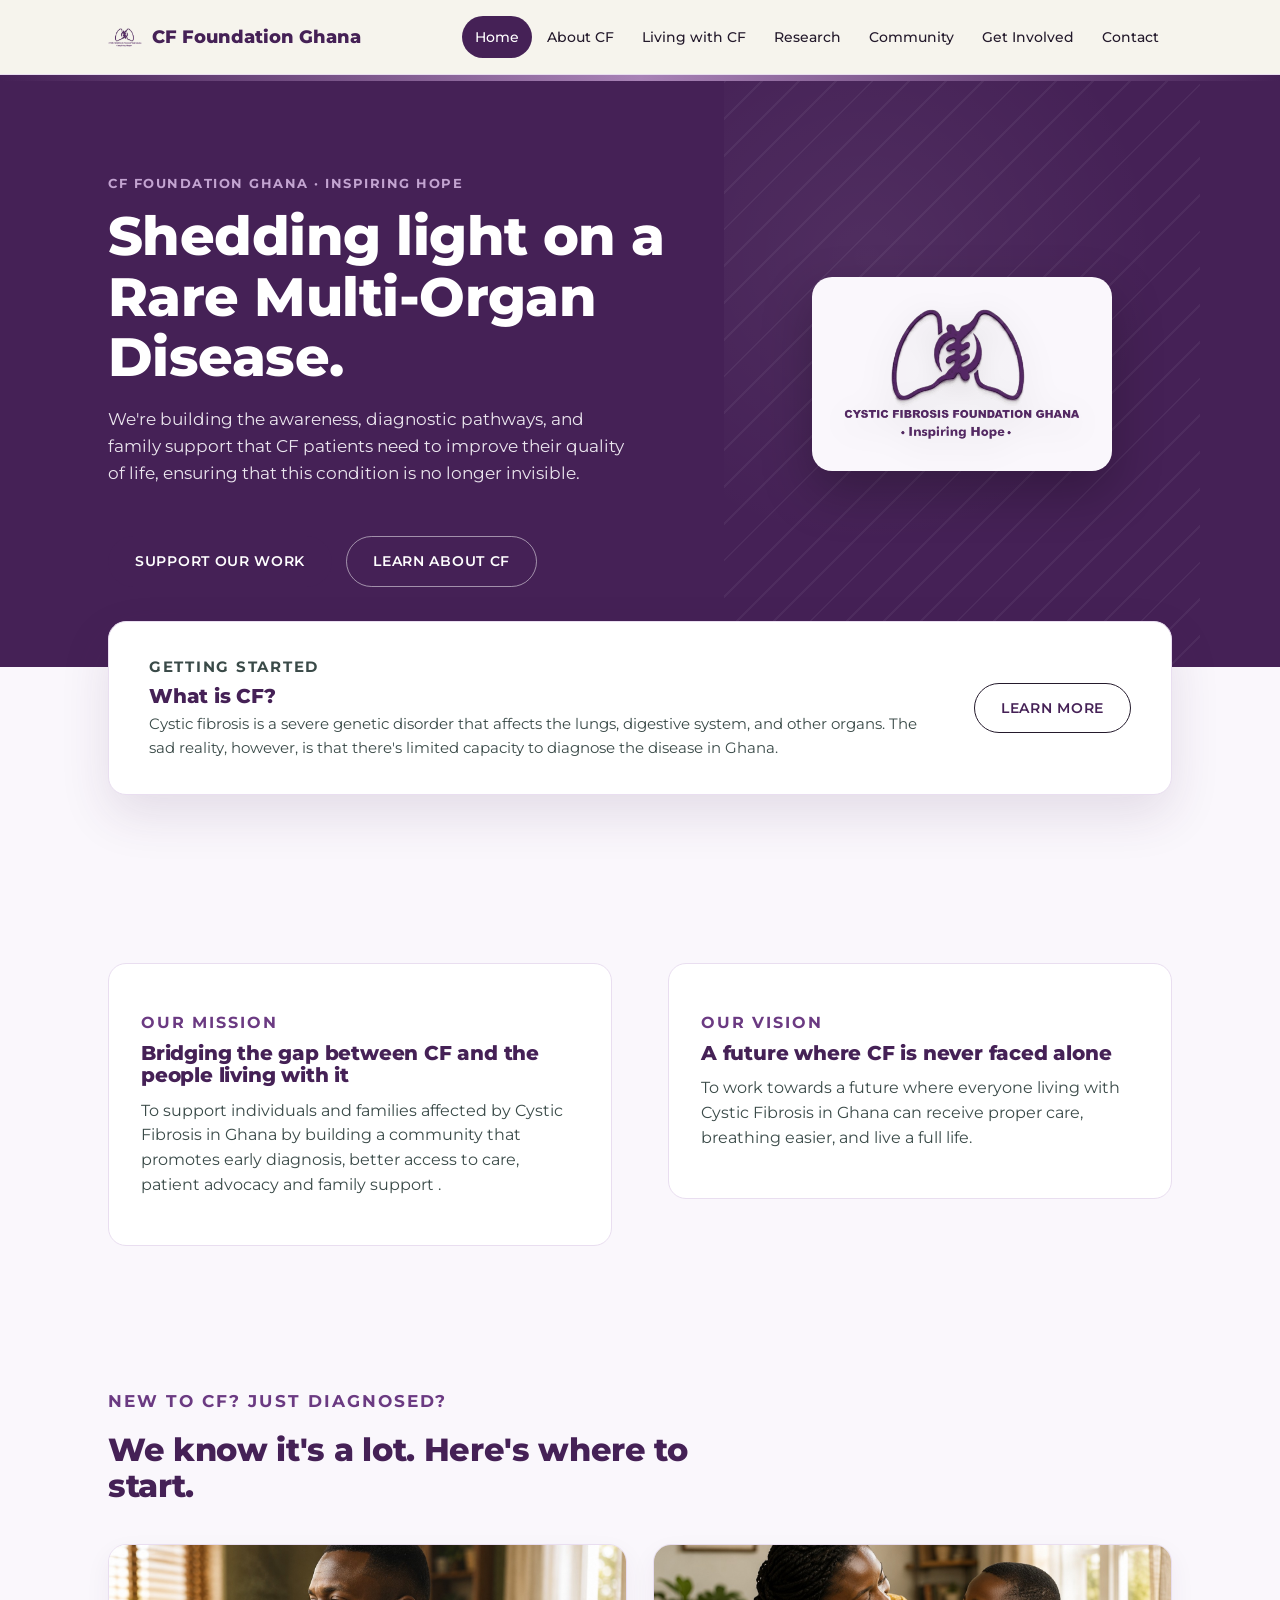
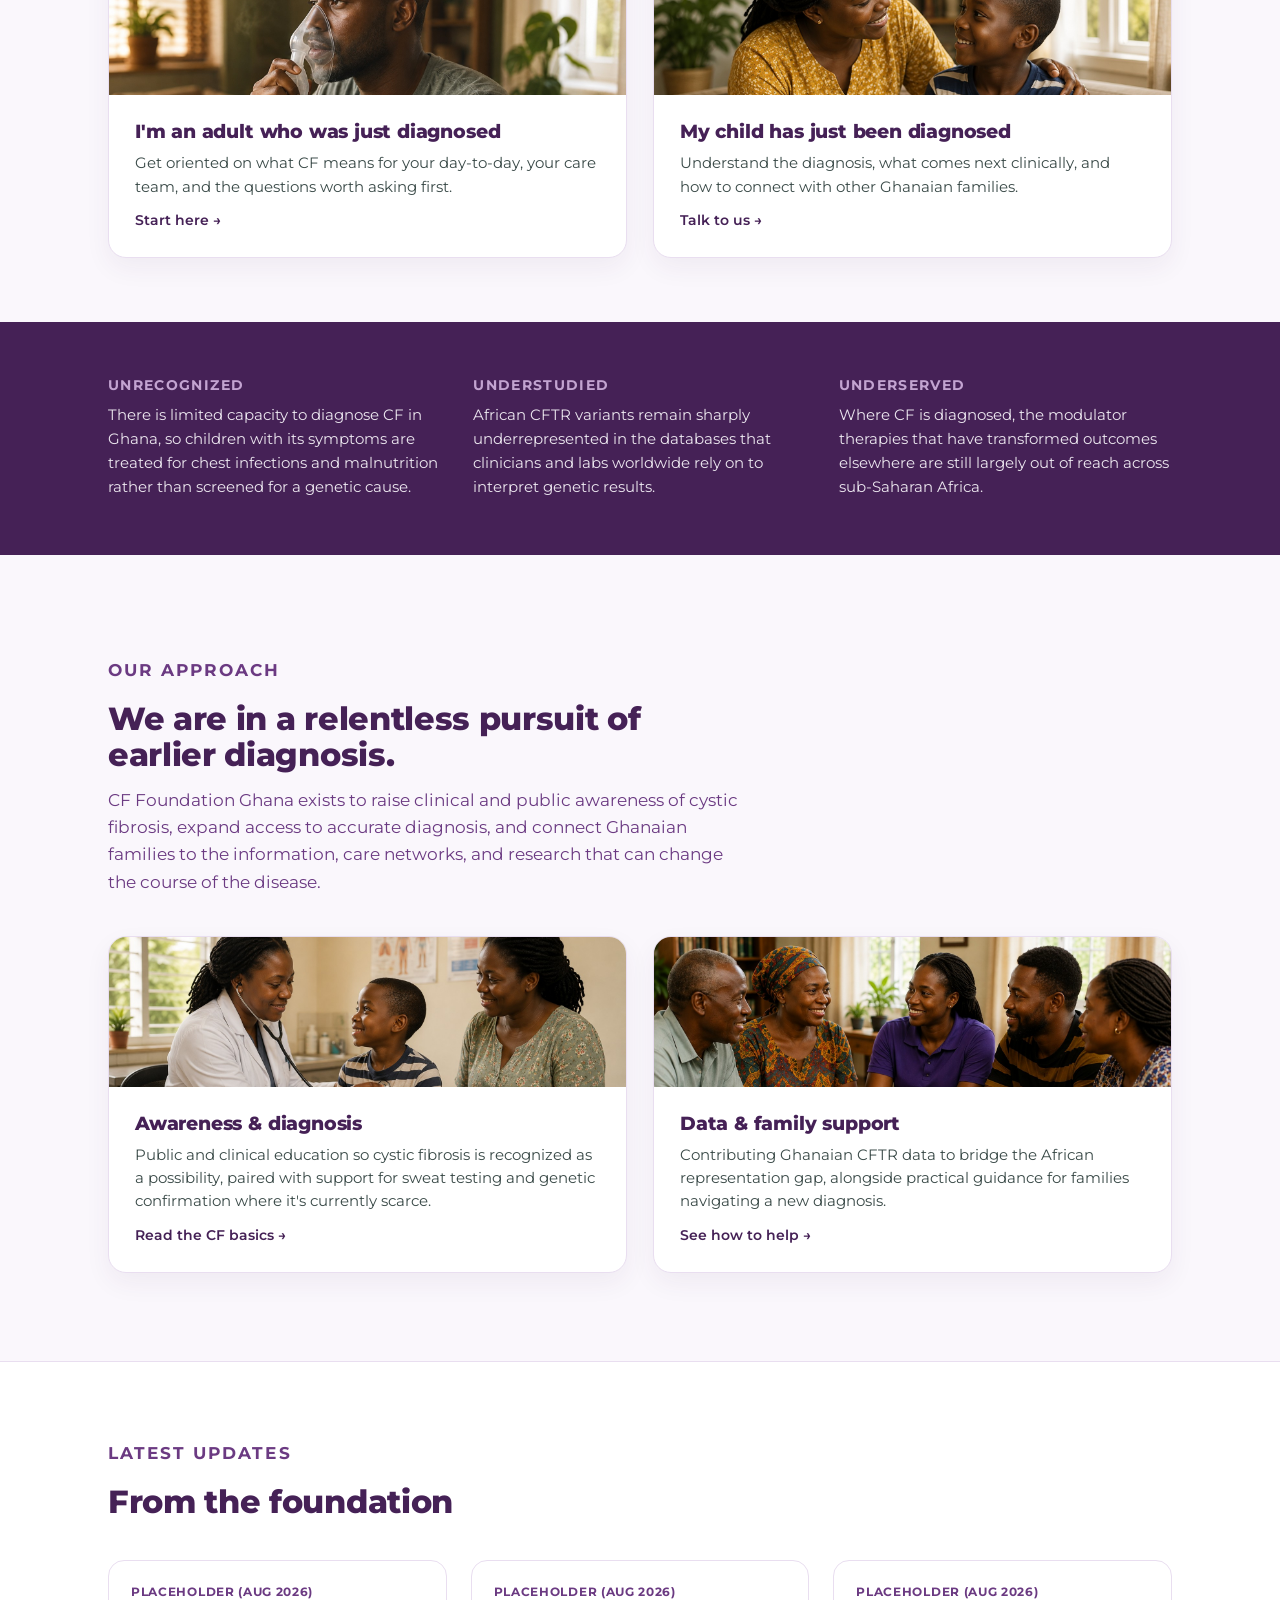
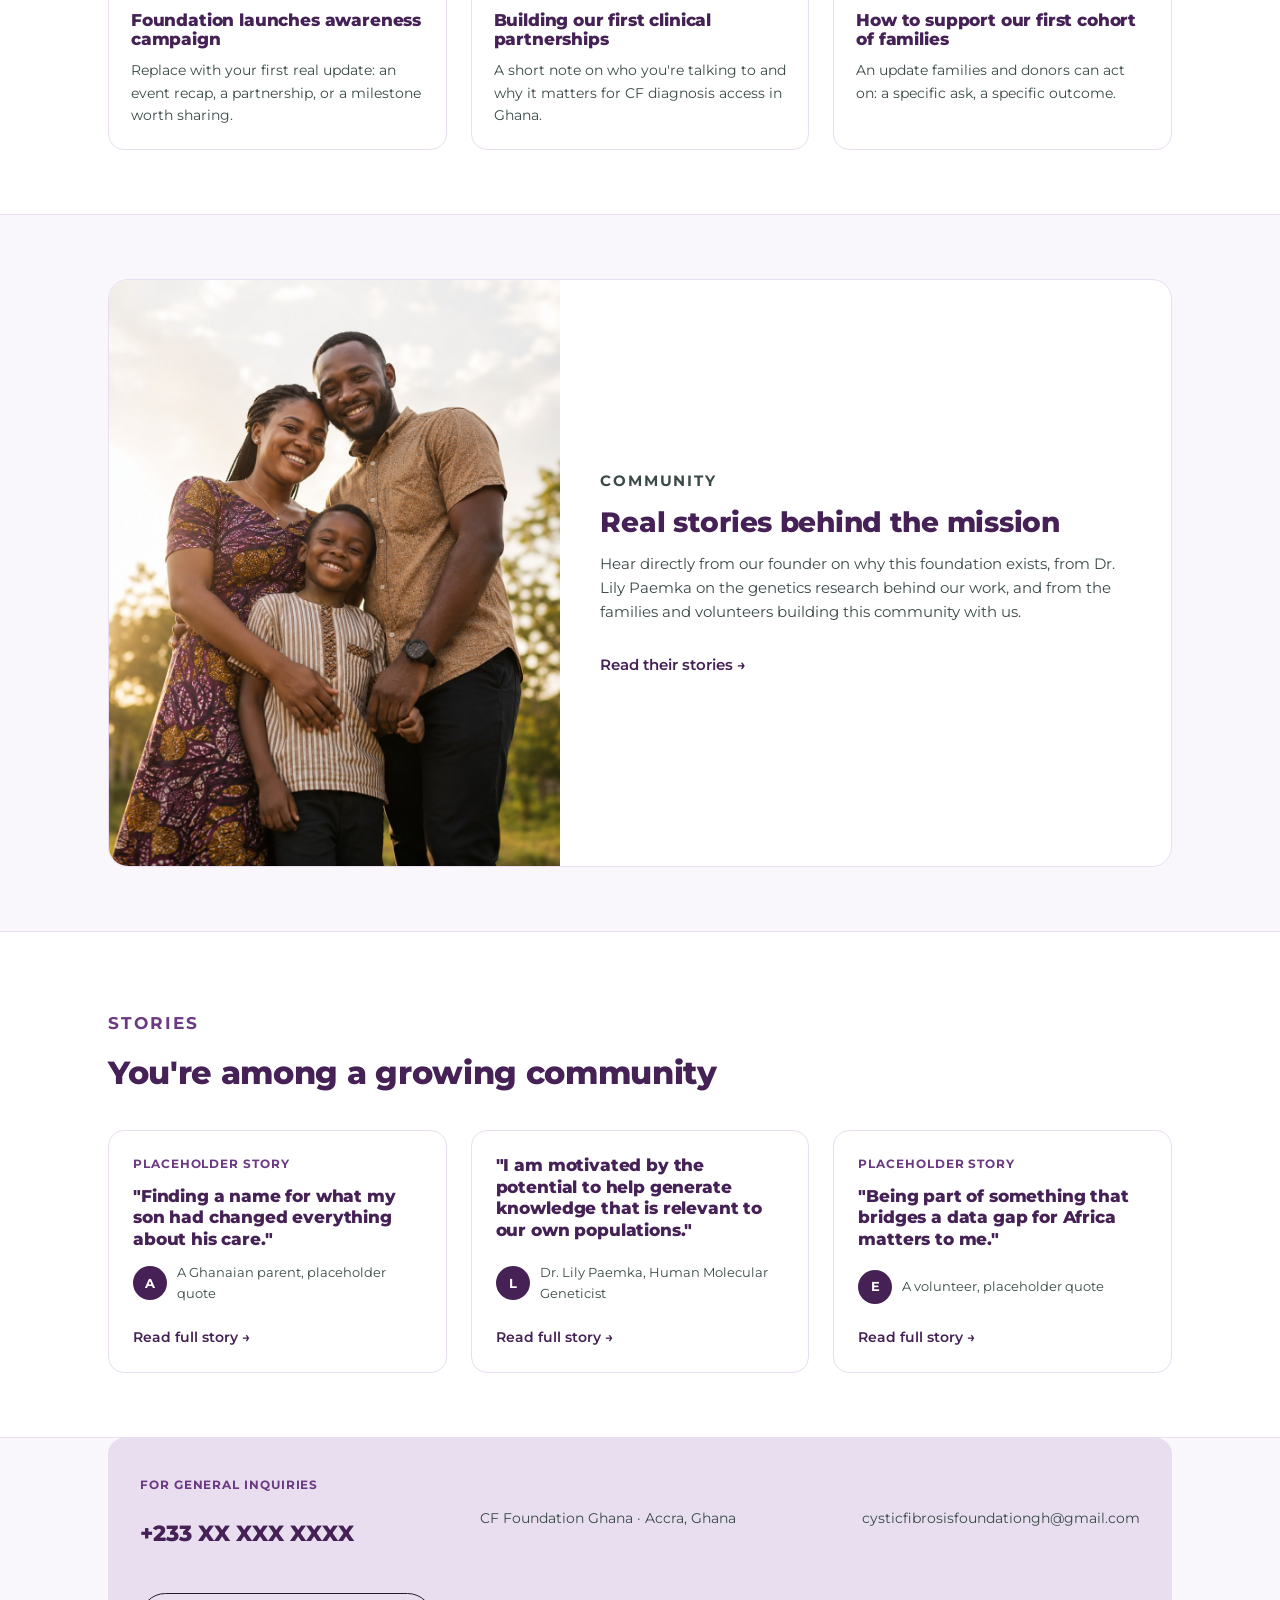
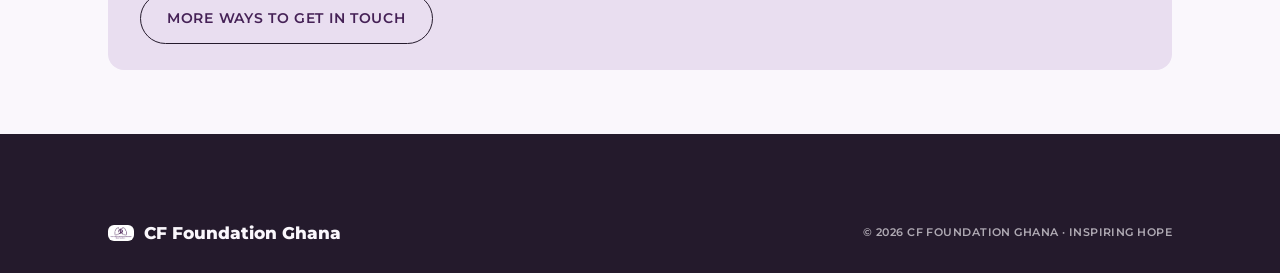
==== index.html @ 8eb4e0a6 "Add files via upload" ====
<!DOCTYPE html>
<html lang="en">
<head>
<meta charset="UTF-8">
<meta name="viewport" content="width=device-width, initial-scale=1.0">
<title>CF Foundation Ghana · Inspiring Hope</title>
<link rel="icon" type="image/x-icon" href="favicon.ico">
<meta name="description" content="CF Foundation Ghana is building the awareness, diagnosis, and family support that cystic fibrosis has never had in Ghana. Learn about CF, get involved, or connect with our community.">
<meta property="og:type" content="website">
<meta property="og:title" content="CF Foundation Ghana · Inspiring Hope">
<meta property="og:description" content="CF Foundation Ghana is building the awareness, diagnosis, and family support that cystic fibrosis has never had in Ghana. Learn about CF, get involved, or connect with our community.">
<meta property="og:image" content="logo.png">
<meta name="twitter:card" content="summary_large_image">
<meta name="twitter:title" content="CF Foundation Ghana · Inspiring Hope">
<meta name="twitter:description" content="CF Foundation Ghana is building the awareness, diagnosis, and family support that cystic fibrosis has never had in Ghana. Learn about CF, get involved, or connect with our community.">
<meta name="twitter:image" content="logo.png">
<link rel="preconnect" href="https://fonts.googleapis.com">
<link rel="preconnect" href="https://fonts.gstatic.com" crossorigin>
<link href="https://fonts.googleapis.com/css2?family=Montserrat:ital,wght@0,400;0,500;0,600;0,700;0,800;1,600&display=swap" rel="stylesheet">
<link rel="stylesheet" href="styles.css">
</head>
<body>

<header class="site">
  <div class="navbar">
    <a href="index.html" class="brand">
      <img class="mark" src="logo.png" alt="CF Foundation Ghana logo">
      CF&nbsp;Foundation&nbsp;Ghana
    </a>
    <button class="menu-toggle" onclick="document.querySelector('nav.links').classList.toggle('open')" aria-label="Toggle menu">☰</button>
    <nav class="links">
      <a href="index.html" class="active">Home</a>
      <a href="about-cf.html">About CF</a>
      <a href="living-with-cf.html">Living with CF</a>
      <a href="research.html">Research</a>
      <a href="community.html">Community</a>
      <a href="get-involved.html">Get Involved</a>
      <a href="contact.html">Contact</a>
    </nav>
  </div>
</header>

<main>
<div class="top-bar"></div>

  <section class="hero-banner">
    <div class="wrap">
      <div class="hero-copy">
        <p class="eyebrow">CF Foundation Ghana · Inspiring Hope</p>
        <h1>Shedding light on a Rare Multi-Organ Disease.</h1>
        <p class="lede">We're building the awareness, diagnostic pathways, and family support that CF patients need to improve their quality of life, ensuring that this condition is no longer invisible.</p>
        <div class="cta-row">
          <a class="btn btn-primary" href="get-involved.html">Support our work</a>
          <a class="btn btn-ghost" style="border-color:rgba(255,255,255,.5); color:var(--white);" href="about-cf.html">Learn about CF</a>
        </div>
      </div>
      <div class="hero-panel">
        <div class="logo-hero-frame">
          <img class="logo-hero" src="logo.png" alt="CF Foundation Ghana · Inspiring Hope">
          <div class="pulse-ring" aria-hidden="true"></div>
        </div>
      </div>
    </div>
  </section>

  <section style="padding-top:0;">
    <div class="wrap">
      <div class="intro-card">
        <div class="itxt">
          <p class="eyebrow" style="margin-bottom:6px;">Getting started</p>
          <h3>What is CF?</h3>
          <p>Cystic fibrosis is a severe genetic disorder that affects the lungs, digestive system, and other organs. The sad reality, however, is that there's limited capacity to diagnose the disease in Ghana.</p>
        </div>
        <a class="btn btn-ghost" href="about-cf.html">Learn more</a>
      </div>
    </div>
  </section>

  <section class="tight">
    <div class="wrap grid-2">
      <div class="founder">
        <p class="eyebrow" style="margin-bottom:6px;">Our mission</p>
        <h3>Bridging the gap between CF and the people living with it</h3>
        <p style="margin-top:12px;">To support individuals and families affected by Cystic Fibrosis in Ghana by building a community that promotes early diagnosis, better access to care, patient advocacy and family support .</p>
      </div>
      <div class="founder">
        <p class="eyebrow" style="margin-bottom:6px;">Our vision</p>
        <h3>A future where CF is never faced alone</h3>
        <p style="margin-top:12px;">To work towards a future where everyone living with Cystic Fibrosis in Ghana can receive proper care, breathing easier, and live a full life.</p>
      </div>
    </div>
  </section>

  <section class="tight">
    <div class="wrap">
      <div class="section-head">
        <p class="eyebrow">New to CF? Just diagnosed?</p>
        <h2 style="font-size:clamp(24px,3vw,32px);">We know it's a lot. Here's where to start.</h2>
      </div>
      <div class="imgcard-grid">
        <div class="imgcard">
          <div class="ihead has-photo"><img src="adult-diagnosed.jpg" alt="A man using a nebulizer mask at home"></div>
          <div class="ibody">
            <h3>I'm an adult who was just diagnosed</h3>
            <p>Get oriented on what CF means for your day-to-day, your care team, and the questions worth asking first.</p>
            <a href="about-cf.html">Start here →</a>
          </div>
        </div>
        <div class="imgcard">
          <div class="ihead alt has-photo"><img src="child-diagnosed.jpg" alt="A mother comforting her son at home"></div>
          <div class="ibody">
            <h3>My child has just been diagnosed</h3>
            <p>Understand the diagnosis, what comes next clinically, and how to connect with other Ghanaian families.</p>
            <a href="contact.html">Talk to us →</a>
          </div>
        </div>
      </div>
    </div>
  </section>

  <div class="band">
    <div class="wrap">
      <div class="card">
        <h3>Unrecognized</h3>
        <p>There is limited capacity to diagnose CF in Ghana, so children with its symptoms are treated for chest infections and malnutrition rather than screened for a genetic cause.</p>
      </div>
      <div class="card">
        <h3>Understudied</h3>
        <p>African CFTR variants remain sharply underrepresented in the databases that clinicians and labs worldwide rely on to interpret genetic results.</p>
      </div>
      <div class="card">
        <h3>Underserved</h3>
        <p>Where CF is diagnosed, the modulator therapies that have transformed outcomes elsewhere are still largely out of reach across sub-Saharan Africa.</p>
      </div>
    </div>
  </div>

  <section>
    <div class="wrap">
      <div class="section-head">
        <p class="eyebrow">Our approach</p>
        <h2 style="font-size:clamp(24px,3vw,32px);">We are in a relentless pursuit of earlier diagnosis.</h2>
        <p>CF Foundation Ghana exists to raise clinical and public awareness of cystic fibrosis, expand access to accurate diagnosis, and connect Ghanaian families to the information, care networks, and research that can change the course of the disease.</p>
      </div>
      <div class="imgcard-grid">
        <div class="imgcard">
          <div class="ihead has-photo"><img src="awareness-diagnosis.jpg" alt="A pediatrician examining a child with the parent present"></div>
          <div class="ibody">
            <h3>Awareness &amp; diagnosis</h3>
            <p>Public and clinical education so cystic fibrosis is recognized as a possibility, paired with support for sweat testing and genetic confirmation where it's currently scarce.</p>
            <a href="about-cf.html">Read the CF basics →</a>
          </div>
        </div>
        <div class="imgcard">
          <div class="ihead alt has-photo"><img src="data-family-support.jpg" alt="A family and a support volunteer talking together at a table"></div>
          <div class="ibody">
            <h3>Data &amp; family support</h3>
            <p>Contributing Ghanaian CFTR data to bridge the African representation gap, alongside practical guidance for families navigating a new diagnosis.</p>
            <a href="get-involved.html">See how to help →</a>
          </div>
        </div>
      </div>
    </div>
  </section>

  <section class="tight" style="background:var(--white); border-top:1px solid var(--salt-2); border-bottom:1px solid var(--salt-2);">
    <div class="wrap">
      <div class="section-head">
        <p class="eyebrow">Latest updates</p>
        <h2 style="font-size:clamp(24px,3vw,32px);">From the foundation</h2>
      </div>
      <div class="updates-grid">
        <div class="update-card">
          <span class="udate">PLACEHOLDER (AUG 2026)</span>
          <h3>Foundation launches awareness campaign</h3>
          <p>Replace with your first real update: an event recap, a partnership, or a milestone worth sharing.</p>
        </div>
        <div class="update-card">
          <span class="udate">PLACEHOLDER (AUG 2026)</span>
          <h3>Building our first clinical partnerships</h3>
          <p>A short note on who you're talking to and why it matters for CF diagnosis access in Ghana.</p>
        </div>
        <div class="update-card">
          <span class="udate">PLACEHOLDER (AUG 2026)</span>
          <h3>How to support our first cohort of families</h3>
          <p>An update families and donors can act on: a specific ask, a specific outcome.</p>
        </div>
      </div>
    </div>
  </section>

  <section class="tight">
    <div class="wrap">
      <div class="split-banner">
        <div class="simg has-photo"><img src="community-stories.jpg" alt="A Ghanaian family smiling together outdoors"></div>
        <div class="stxt">
          <p class="eyebrow">Community</p>
          <h2>Real stories behind the mission</h2>
          <p>Hear directly from our founder on why this foundation exists, from Dr. Lily Paemka on the genetics research behind our work, and from the families and volunteers building this community with us.</p>
          <div class="slinks" style="margin-top:16px;">
            <a href="community.html">Read their stories →</a>
          </div>
        </div>
      </div>
    </div>
  </section>

  <section class="tight" style="background:var(--white); border-top:1px solid var(--salt-2); border-bottom:1px solid var(--salt-2);">
    <div class="wrap">
      <div class="section-head">
        <p class="eyebrow">Stories</p>
        <h2 style="font-size:clamp(24px,3vw,32px);">You're among a growing community</h2>
      </div>
      <div class="testimonial-grid">
        <div class="testimonial-card">
          <span class="ttag">PLACEHOLDER STORY</span>
          <h3>"Finding a name for what my son had changed everything about his care."</h3>
          <div class="tmeta">
            <span class="avatar-circle">A</span>
            <span class="tname">A Ghanaian parent, placeholder quote</span>
          </div>
          <a href="community.html" style="margin-top:10px; font-size:14px; font-weight:600; color:var(--deep); text-decoration:none;">Read full story →</a>
        </div>
        <div class="testimonial-card">
          <h3>"I am motivated by the potential to help generate knowledge that is relevant to our own populations."</h3>
          <div class="tmeta">
            <span class="avatar-circle">L</span>
            <span class="tname">Dr. Lily Paemka, Human Molecular Geneticist</span>
          </div>
          <a href="community.html#paemka-story" style="margin-top:10px; font-size:14px; font-weight:600; color:var(--deep); text-decoration:none;">Read full story →</a>
        </div>
        <div class="testimonial-card">
          <span class="ttag">PLACEHOLDER STORY</span>
          <h3>"Being part of something that bridges a data gap for Africa matters to me."</h3>
          <div class="tmeta">
            <span class="avatar-circle">E</span>
            <span class="tname">A volunteer, placeholder quote</span>
          </div>
          <a href="community.html" style="margin-top:10px; font-size:14px; font-weight:600; color:var(--deep); text-decoration:none;">Read full story →</a>
        </div>
      </div>
    </div>
  </section>

  <section class="tight" style="padding-top:0;">
    <div class="wrap">
      <div class="inquiry-strip">
        <div>
          <p class="ilabel">For general inquiries</p>
          <p class="iphone">+233 XX XXX XXXX</p>
        </div>
        <p class="iaddr">CF Foundation Ghana · Accra, Ghana</p>
        <p class="iaddr"><a href="mailto:cysticfibrosisfoundationgh@gmail.com" class="mail-link">cysticfibrosisfoundationgh@gmail.com</a></p>
        <a class="btn btn-ghost" href="contact.html">More ways to get in touch</a>
      </div>
    </div>
  </section>
</main>

<footer>
  <div class="wrap">
    <span class="fmark" style="display:flex; align-items:center; gap:10px;">
      <img src="logo.png" alt="" style="width:26px; height:auto; border-radius:6px; background:#fff; padding:2px;">
      CF Foundation Ghana
    </span>
    <span class="fnote">© 2026 CF FOUNDATION GHANA · INSPIRING HOPE</span>
  </div>
</footer>

<script>
  document.querySelectorAll('nav.links a').forEach(a => {
    if (a.getAttribute('href') === location.pathname.split('/').pop()) a.classList.add('active');
  });
</script>

<button id="backToTop" aria-label="Back to top" title="Back to top">
  <svg viewBox="0 0 24 24" fill="none" stroke="currentColor" stroke-width="2.5" stroke-linecap="round" stroke-linejoin="round"><path d="M12 19V5"/><path d="M5 12l7-7 7 7"/></svg>
</button>
<script>
  const backToTopBtn = document.getElementById('backToTop');
  window.addEventListener('scroll', () => {
    if (window.scrollY > 400) backToTopBtn.classList.add('show');
    else backToTopBtn.classList.remove('show');
  });
  backToTopBtn.addEventListener('click', () => {
    window.scrollTo({ top: 0, behavior: 'smooth' });
  });
</script>

</body>
</html>
---- styles.css ----
:root{
    --ink:#241a2c;
    --deep:#452156;
    --teal:#6b3a82;
    --teal-light:#8a5aa3;
    --salt:#faf7fc;
    --salt-2:#e9def0;
    --gold:#a882b6;
    --gold-light:#c3a4d1;
    --white:#ffffff;
    --max:1120px;
  }
  *{box-sizing:border-box;}
  html{scroll-behavior:smooth;}
  body{
    margin:0;
    background:var(--salt);
    color:#3a4a48;
    font-family:'Montserrat', sans-serif;
    font-weight:400;
    font-size:17px;
    line-height:1.6;
    -webkit-font-smoothing:antialiased;
  }
  h1,h2,h3{
    font-family:'Montserrat', sans-serif;
    font-weight:800;
    line-height:1.12;
    letter-spacing:-.01em;
    margin:0;
    color:var(--deep);
  }
  a{color:inherit;}
  .eyebrow{
    font-family:'Montserrat', sans-serif;
    font-weight:700;
    font-size:12.5px;
    letter-spacing:.12em;
    text-transform:uppercase;
    color:var(--teal);
  }
  .wrap{max-width:var(--max); margin:0 auto; padding:0 28px;}
  img,svg{display:block;}
  button{font-family:inherit; cursor:pointer;}
  :focus-visible{outline:3px solid var(--gold); outline-offset:3px;}

  /* ---------- NAV ---------- */
  header.site{
    position:sticky; top:0; z-index:50;
    background:rgba(246,243,236,.92);
    backdrop-filter:blur(8px);
    border-bottom:1px solid var(--salt-2);
  }
  .navbar{
    display:flex; align-items:center; justify-content:space-between;
    padding:16px 28px;
    max-width:var(--max); margin:0 auto;
  }
  .brand{
    display:flex; align-items:center; gap:10px;
    font-family:'Montserrat', sans-serif; font-weight:800; font-size:18px;
    text-decoration:none; color:var(--deep);
  }
  .brand .mark{width:34px; height:auto; flex:none;}
  nav.links{display:flex; gap:2px; align-items:center;}
  nav.links a{
    text-decoration:none;
    display:inline-block;
    background:none; border:none; padding:10px 13px;
    font-family:'Montserrat', sans-serif; font-size:14px; font-weight:500; color:var(--ink);
    border-radius:100px; transition:background .18s, color .18s;
    white-space:nowrap;
  }
  nav.links a:hover{background:var(--salt-2);}
  nav.links a.active{background:var(--deep); color:var(--white);}
  .menu-toggle{display:none; background:none; border:1px solid var(--ink); border-radius:8px; padding:8px 10px;}
  @media (max-width:960px){
    nav.links{
      position:absolute; top:64px; left:0; right:0;
      background:var(--white); flex-direction:column; align-items:stretch;
      padding:10px; border-bottom:1px solid var(--salt-2);
      display:none;
    }
    nav.links.open{display:flex;}
    nav.links a{text-align:left;}
    .menu-toggle{display:block;}
  }

  section{padding:88px 0;}
  section.tight{padding:64px 0;}

  /* ---------- HERO ---------- */
  .hero{
    padding:76px 0 40px;
    background:linear-gradient(180deg, var(--salt) 0%, var(--white) 100%);
  }
  .hero .wrap{display:grid; grid-template-columns:1.1fr .9fr; gap:56px; align-items:center;}
  @media (max-width:860px){ .hero .wrap{grid-template-columns:1fr;} }
  .hero h1{font-size:clamp(36px,5.4vw,58px); letter-spacing:-.015em;}
  .hero .lede{font-family:'Montserrat',sans-serif; font-weight:500; font-size:19px; color:var(--teal); max-width:46ch; margin-top:20px;}
  .cta-row{display:flex; gap:14px; margin-top:32px; flex-wrap:wrap;}
  .btn{
    display:inline-flex; align-items:center; gap:8px;
    padding:13px 26px; border-radius:100px; font-family:'Montserrat',sans-serif; font-weight:600; font-size:14px;
    text-transform:uppercase; letter-spacing:.05em;
    text-decoration:none; border:1px solid transparent; transition:transform .15s, box-shadow .15s;
  }
  .btn:hover{transform:translateY(-1px);}
  .btn-primary{background:var(--deep); color:var(--white);}
  .btn-primary:hover{box-shadow:0 8px 20px rgba(14,53,56,.25);}
  .btn-ghost{background:transparent; color:var(--deep); border-color:var(--ink);}
  .btn-ghost:hover{background:var(--white);}

  /* logo hero signature */
  .breath-wrap{display:flex; justify-content:center; align-items:center;}
  .logo-hero-frame{
    position:relative; width:min(420px, 100%);
    display:flex; align-items:center; justify-content:center;
  }
  .logo-hero{
    position:relative; z-index:2; width:100%; height:auto;
    filter:drop-shadow(0 18px 40px rgba(69,33,86,.18));
  }
  .pulse-ring{
    position:absolute; z-index:1; width:78%; height:78%;
    border-radius:50%;
    background:radial-gradient(circle, var(--salt-2) 0%, rgba(233,222,240,0) 72%);
    animation:pulse 4.6s ease-in-out infinite;
  }
  @keyframes pulse{
    0%,100%{ transform:scale(1); opacity:.7; }
    50%{ transform:scale(1.12); opacity:1; }
  }
  @media (prefers-reduced-motion: reduce){
    .pulse-ring{animation:none;}
  }

  /* ---------- BAND ---------- */
  .band{
    background:var(--deep); color:var(--salt);
    padding:56px 0;
  }
  .band .wrap{display:grid; grid-template-columns:repeat(3,1fr); gap:32px;}
  @media (max-width:760px){ .band .wrap{grid-template-columns:1fr; gap:28px;} }
  .band .card h3{color:var(--gold-light); font-family:'Montserrat',sans-serif; font-size:13.5px; letter-spacing:.1em; text-transform:uppercase; font-weight:700; margin-bottom:10px;}
  .band .card p{margin:0; color:var(--salt); opacity:.92; font-size:15px;}

  /* ---------- CONTENT BLOCKS ---------- */
  .grid-2{display:grid; grid-template-columns:1fr 1fr; gap:56px; align-items:start;}
  @media (max-width:860px){ .grid-2{grid-template-columns:1fr;} }
  .section-head{max-width:640px; margin-bottom:40px;}
  .section-head h2{font-size:clamp(28px,3.6vw,40px); margin-top:10px;}
  .section-head p{color:var(--teal); margin-top:14px; font-size:17px;}

  .founder{
    background:var(--white); border:1px solid var(--salt-2); border-radius:18px;
    padding:32px; margin-top:16px;
  }
  .founder p{font-size:15.5px;}
  .founder .sig{font-family:'Montserrat', sans-serif; font-weight:600; font-style:italic; margin-top:18px; color:var(--deep);}

  .pillars{display:grid; grid-template-columns:repeat(4,1fr); gap:20px; margin-top:8px;}
  @media (max-width:900px){ .pillars{grid-template-columns:1fr 1fr;} }
  @media (max-width:520px){ .pillars{grid-template-columns:1fr;} }
  .pillar{
    background:var(--white); border:1px solid var(--salt-2); border-radius:16px; padding:24px;
  }
  .pillar .eyebrow{margin-bottom:10px;}
  .pillar h3{font-size:19px; margin-bottom:8px;}
  .pillar p{font-size:14.5px; color:#3a4a48; margin:0;}

  /* ---------- CF INFO PAGE ---------- */
  .intro-block{max-width:760px;}
  .intro-block p{font-size:17px;}

  .mutation-list{display:flex; flex-direction:column; gap:0; margin-top:20px; border-top:1px solid var(--salt-2);}
  .mutation-item{
    display:grid; grid-template-columns:64px 1fr; gap:20px;
    padding:22px 0; border-bottom:1px solid var(--salt-2);
  }
  .mutation-item .num{
    font-family:'Montserrat', sans-serif; font-size:32px; color:var(--gold); font-weight:800;
  }
  .mutation-item h3{font-size:17px; margin-bottom:6px;}
  .mutation-item p{margin:0; font-size:14.5px; color:#3a4a48;}

  .gap-panel{
    background:var(--deep); color:var(--salt); border-radius:20px; padding:40px; margin-top:56px;
  }
  .gap-panel h2{color:var(--white); font-size:28px;}
  .gap-panel .eyebrow{color:var(--gold-light);}
  .gap-grid{display:grid; grid-template-columns:repeat(3,1fr); gap:28px; margin-top:28px;}
  @media (max-width:820px){ .gap-grid{grid-template-columns:1fr;} }
  .gap-grid h3{color:var(--gold-light); font-family:'Montserrat',sans-serif; font-size:13.5px; text-transform:uppercase; letter-spacing:.08em; font-weight:700; margin-bottom:10px;}
  .gap-grid p{color:var(--salt); opacity:.9; font-size:14.5px; margin:0;}

  .sweat-note{
    display:flex; gap:20px; align-items:flex-start;
    background:var(--white); border:1px solid var(--salt-2); border-radius:16px;
    padding:26px; margin-top:56px;
  }
  .sweat-note .crystal{
    flex:none; width:44px; height:44px; margin-top:2px;
    background-image:radial-gradient(var(--gold) 2px, transparent 2.2px);
    background-size:9px 9px; border-radius:8px;
  }
  .sweat-note p{margin:0; font-size:15px; color:#3a4a48;}
  .sweat-note strong{color:var(--deep);}

  /* ---------- GET INVOLVED ---------- */
  .involve-grid{display:grid; grid-template-columns:repeat(2,1fr); gap:24px;}
  @media (max-width:760px){ .involve-grid{grid-template-columns:1fr;} }
  .involve-card{
    border:1px solid var(--salt-2); border-radius:18px; padding:30px; background:var(--white);
    display:flex; flex-direction:column; gap:14px;
  }
  .involve-card h3{font-size:21px;}
  .involve-card p{font-size:15px; color:#3a4a48; margin:0;}
  .involve-card .btn{align-self:flex-start; margin-top:6px;}

  /* ---------- CONTACT ---------- */
  .contact-grid{display:grid; grid-template-columns:1fr 1fr; gap:56px;}
  @media (max-width:860px){ .contact-grid{grid-template-columns:1fr;} }
  form.contact{display:flex; flex-direction:column; gap:16px;}
  .field{display:flex; flex-direction:column; gap:6px;}
  .field label{font-size:13px; font-weight:600; color:var(--deep);}
  .field input, .field textarea{
    border:1px solid var(--salt-2); border-radius:10px; padding:12px 14px;
    font-family:inherit; font-size:15px; background:var(--white); color:var(--ink);
  }
  .field textarea{resize:vertical; min-height:120px;}
  .field input:focus, .field textarea:focus{border-color:var(--teal-light);}
  .form-status{font-size:14px; color:var(--teal); min-height:20px;}
  .contact-info{display:flex; flex-direction:column; gap:26px;}
  .info-row{display:flex; gap:14px;}
  .info-row .dot{width:9px; height:9px; border-radius:50%; background:var(--gold); margin-top:8px; flex:none;}
  .info-row h3{font-size:15px; margin-bottom:4px; color:var(--deep);}
  .info-row p{margin:0; font-size:14.5px; color:#3a4a48;}
  .placeholder-tag{
    display:inline-block; margin-top:4px; font-family:'Montserrat',sans-serif; font-weight:700;
    font-size:11px; color:var(--gold); background:#fbf3df; padding:2px 8px; border-radius:6px;
  }

  /* ---------- NEWLY DIAGNOSED PATHS ---------- */
  .path-grid{display:grid; grid-template-columns:1fr 1fr; gap:24px; margin-top:8px;}
  @media (max-width:760px){ .path-grid{grid-template-columns:1fr;} }
  .path-card{
    background:var(--white); border:1px solid var(--salt-2); border-radius:18px;
    padding:30px; display:flex; flex-direction:column; gap:12px;
  }
  .path-card h3{font-size:20px;}
  .path-card p{margin:0; font-size:14.5px; color:#3a4a48;}
  .path-card .btn{align-self:flex-start; margin-top:4px;}

  /* ---------- UPDATES / NEWS ---------- */
  .updates-grid{display:grid; grid-template-columns:repeat(3,1fr); gap:24px; margin-top:8px;}
  @media (max-width:900px){ .updates-grid{grid-template-columns:1fr 1fr;} }
  @media (max-width:600px){ .updates-grid{grid-template-columns:1fr;} }
  .update-card{
    border:1px solid var(--salt-2); border-radius:16px; padding:22px; background:var(--white);
    display:flex; flex-direction:column; gap:10px;
  }
  .update-card .udate{font-family:'Montserrat',sans-serif; font-weight:700; font-size:11.5px; color:var(--teal); letter-spacing:.06em; text-transform:uppercase;}
  .update-card h3{font-size:17px;}
  .update-card p{margin:0; font-size:14px; color:#3a4a48;}

  /* ---------- TOP BAR ---------- */
  .top-bar{
    height:6px; background:linear-gradient(90deg, var(--deep), var(--gold), var(--deep));
  }

  /* ---------- BANNER HERO (cff.org-style) ---------- */
  .hero-banner{
    padding:0; background:var(--deep); overflow:hidden; position:relative;
  }
  .hero-banner .wrap{
    display:grid; grid-template-columns:1.15fr .85fr; gap:0; align-items:stretch;
    min-height:480px; padding:0;
  }
  @media (max-width:860px){ .hero-banner .wrap{grid-template-columns:1fr; min-height:auto;} }
  .hero-copy{
    padding:80px 44px 80px 28px; display:flex; flex-direction:column; justify-content:center;
    color:var(--salt);
  }
  @media (max-width:860px){ .hero-copy{padding:56px 28px;} }
  .hero-copy .eyebrow{color:var(--gold-light);}
  .hero-copy h1{color:var(--white); font-size:clamp(34px,5vw,54px);}
  .hero-copy .lede{color:var(--salt); opacity:.92; max-width:48ch; margin-top:18px; font-size:17px;}
  .hero-panel{
    position:relative; display:flex; align-items:center; justify-content:center;
    background:
      radial-gradient(circle at 30% 30%, rgba(255,255,255,.06) 0%, rgba(255,255,255,0) 55%),
      repeating-linear-gradient(135deg, rgba(255,255,255,.05) 0 2px, transparent 2px 26px);
    padding:40px;
  }
  .hero-panel .logo-hero-frame{width:min(300px,100%); background:var(--salt); border-radius:20px; padding:28px; box-shadow:0 20px 50px rgba(0,0,0,.25);}
  .hero-panel .logo-hero{filter:drop-shadow(0 8px 16px rgba(0,0,0,.12));}
  .hero-panel .pulse-ring{background:radial-gradient(circle, rgba(255,255,255,.14) 0%, rgba(255,255,255,0) 72%);}

  /* ---------- SINGLE INTRO CARD (cff.org "Getting started") ---------- */
  .intro-card{
    background:var(--white); border:1px solid var(--salt-2); border-radius:18px;
    padding:34px 40px; display:flex; align-items:center; justify-content:space-between; gap:28px;
    flex-wrap:wrap; margin-top:-46px; position:relative; z-index:5;
    box-shadow:0 20px 50px rgba(69,33,86,.12);
  }
  .intro-card .itxt{flex:1; min-width:240px;}
  .intro-card h3{font-size:20px; margin-bottom:6px;}
  .intro-card p{margin:0; color:#3a4a48; font-size:14.5px;}

  /* ---------- IMAGE-HEADER CARDS (photo-block style) ---------- */
  .imgcard-grid{display:grid; grid-template-columns:repeat(2,1fr); gap:26px; margin-top:8px;}
  @media (max-width:820px){ .imgcard-grid{grid-template-columns:1fr;} }
  .imgcard-grid.three-col{grid-template-columns:repeat(3,1fr);}
  @media (max-width:900px){ .imgcard-grid.three-col{grid-template-columns:1fr 1fr;} }
  @media (max-width:600px){ .imgcard-grid.three-col{grid-template-columns:1fr;} }
  .imgcard{
    border-radius:18px; overflow:hidden; background:var(--white);
    border:1px solid var(--salt-2); display:flex; flex-direction:column;
    box-shadow:0 10px 26px rgba(69,33,86,.06);
  }
  .imgcard .ihead{
    height:150px; position:relative;
    background:linear-gradient(135deg, var(--deep) 0%, var(--teal) 100%);
  }
  .imgcard .ihead.alt{background:linear-gradient(135deg, var(--teal) 0%, var(--gold) 130%);}
  .imgcard .ihead::after{
    content:""; position:absolute; inset:0;
    background-image:radial-gradient(rgba(255,255,255,.16) 1.4px, transparent 1.6px);
    background-size:14px 14px;
  }
  .imgcard .ihead.has-photo{background:var(--salt-2);}
  .imgcard .ihead.has-photo::after{content:none;}
  .imgcard .ihead img{width:100%; height:100%; object-fit:cover; display:block;}
  .imgcard .ibody{padding:26px; display:flex; flex-direction:column; gap:10px; flex:1;}
  .imgcard .ibody h3{font-size:19px;}
  .imgcard .ibody p{margin:0; font-size:14.5px; color:#3a4a48; flex:1;}
  .imgcard .ibody a{font-size:14px; font-weight:600; color:var(--deep); text-decoration:none;}
  .imgcard .ibody a:hover{text-decoration:underline;}

  /* ---------- SPLIT BANNER ---------- */
  .split-banner{
    display:grid; grid-template-columns:.85fr 1.15fr; gap:0; border-radius:20px; overflow:hidden;
    background:var(--white); border:1px solid var(--salt-2);
  }
  @media (max-width:820px){ .split-banner{grid-template-columns:1fr;} }
  .split-banner .simg{
    background:linear-gradient(160deg, var(--gold-light) 0%, var(--deep) 100%);
    min-height:220px; position:relative;
  }
  .split-banner .simg::after{
    content:""; position:absolute; inset:0;
    background-image:radial-gradient(rgba(255,255,255,.18) 1.6px, transparent 1.8px);
    background-size:16px 16px;
  }
  .split-banner .simg.has-photo{background:var(--salt-2);}
  .split-banner .simg.has-photo::after{content:none;}
  .split-banner .simg img{width:100%; height:100%; object-fit:cover; display:block;}
  .split-banner .stxt{padding:40px; display:flex; flex-direction:column; justify-content:center; gap:14px;}
  .split-banner .stxt h2{font-size:clamp(22px,2.6vw,28px);}
  .split-banner .stxt p{margin:0; color:#3a4a48; font-size:15px;}
  .split-banner .slinks{display:flex; gap:22px; margin-top:6px; flex-wrap:wrap;}
  .split-banner .slinks a{font-weight:600; color:var(--deep); text-decoration:none; font-size:14.5px;}
  .split-banner .slinks a:hover{text-decoration:underline;}

  /* ---------- TESTIMONIAL / COMMUNITY GRID ---------- */
  .testimonial-grid{display:grid; grid-template-columns:repeat(3,1fr); gap:24px; margin-top:8px;}
  @media (max-width:900px){ .testimonial-grid{grid-template-columns:1fr 1fr;} }
  @media (max-width:600px){ .testimonial-grid{grid-template-columns:1fr;} }
  .testimonial-card{
    border:1px solid var(--salt-2); border-radius:16px; padding:24px; background:var(--white);
    display:flex; flex-direction:column; gap:12px;
  }
  .testimonial-card .ttag{font-family:'Montserrat',sans-serif; font-weight:700; font-size:11.5px; letter-spacing:.08em; text-transform:uppercase; color:var(--teal);}
  .testimonial-card h3{font-size:16.5px; line-height:1.3;}
  .testimonial-card .tmeta{display:flex; align-items:center; gap:10px; margin-top:auto;}
  .avatar-circle{
    width:34px; height:34px; border-radius:50%; background:var(--deep); color:var(--white);
    display:flex; align-items:center; justify-content:center; font-size:13px; font-weight:700; flex:none;
  }
  .tmeta .tname{font-size:13px; color:#3a4a48;}

  /* ---------- INQUIRY STRIP ---------- */
  .inquiry-strip{
    background:var(--salt-2); border-radius:16px; padding:26px 32px;
    display:flex; align-items:center; justify-content:space-between; gap:20px; flex-wrap:wrap;
  }
  .inquiry-strip .ilabel{font-family:'Montserrat',sans-serif; font-weight:700; font-size:11.5px; letter-spacing:.08em; text-transform:uppercase; color:var(--teal);}
  .inquiry-strip .iphone{font-size:22px; font-weight:800; color:var(--deep); font-family:'Montserrat',sans-serif;}
  .inquiry-strip .iaddr{font-size:14px; color:#3a4a48;}
  .mail-link{color:inherit; text-decoration:none; border-bottom:1px solid transparent; transition:color .15s ease, border-color .15s ease;}
  .mail-link:hover, .mail-link:focus{color:var(--deep); border-bottom-color:var(--deep);}

  /* ---------- TIMELINE (diagnosis pathway) ---------- */
  .timeline{display:flex; flex-direction:column; gap:0; margin-top:24px;}
  .tstep{
    display:grid; grid-template-columns:40px 1fr; gap:20px; position:relative; padding-bottom:32px;
  }
  .tstep:last-child{padding-bottom:0;}
  .tstep .tdot{
    width:40px; height:40px; border-radius:50%; background:var(--deep); color:var(--white);
    display:flex; align-items:center; justify-content:center; font-family:'Montserrat',sans-serif; font-weight:700;
    font-size:16px; position:relative; z-index:2; flex:none;
  }
  .tstep:not(:last-child)::before{
    content:""; position:absolute; left:19px; top:40px; bottom:0; width:2px; background:var(--salt-2); z-index:1;
  }
  .tstep h3{font-size:17px; margin-bottom:6px;}
  .tstep p{margin:0; font-size:14.5px; color:#3a4a48;}
  .timeline.wide-dots .tstep{grid-template-columns:64px 1fr;}
  .timeline.wide-dots .tdot{
    width:64px; height:32px; border-radius:16px; padding:0 6px; font-size:12px;
  }
  .timeline.wide-dots .tstep:not(:last-child)::before{left:31px;}

  /* ---------- SYMPTOM GRID ---------- */
  .symptom-grid{display:grid; grid-template-columns:repeat(2,1fr); gap:16px; margin-top:20px;}
  @media (max-width:700px){ .symptom-grid{grid-template-columns:1fr;} }
  .symptom-item{
    display:flex; gap:12px; align-items:flex-start; background:var(--white);
    border:1px solid var(--salt-2); border-radius:12px; padding:16px 18px;
  }
  .symptom-item .sdot{width:8px; height:8px; border-radius:50%; background:var(--gold); margin-top:7px; flex:none;}
  .symptom-item p{margin:0; font-size:14.5px; color:#3a4a48;}
  .symptom-item strong{color:var(--deep); display:block; font-size:14.5px; margin-bottom:2px;}

  /* ---------- TIPS GRID (living with CF) ---------- */
  .tips-grid{display:grid; grid-template-columns:repeat(4,1fr); gap:18px; margin-top:8px;}
  @media (max-width:900px){ .tips-grid{grid-template-columns:1fr 1fr;} }
  @media (max-width:520px){ .tips-grid{grid-template-columns:1fr;} }
  .tip{background:var(--white); border:1px solid var(--salt-2); border-radius:14px; padding:22px;}
  .tip .eyebrow{margin-bottom:8px;}
  .tip h3{font-size:16.5px; margin-bottom:6px;}
  .tip p{margin:0; font-size:13.5px; color:#3a4a48;}

  /* ---------- MODULATOR GENERATIONS ---------- */
  .mod-grid{display:flex; flex-direction:column; gap:0; margin-top:20px; border-top:1px solid var(--salt-2);}
  .mod-item{
    display:grid; grid-template-columns:180px 1fr; gap:24px;
    padding:22px 0; border-bottom:1px solid var(--salt-2); align-items:start;
  }
  @media (max-width:640px){ .mod-item{grid-template-columns:1fr; gap:8px;} }
  .mod-item .mname{font-family:'Montserrat',sans-serif; font-weight:800; font-size:18px; color:var(--deep);}
  .mod-item .mtarget{font-family:'Montserrat',sans-serif; font-weight:600; font-size:11.5px; color:var(--teal); margin-top:4px; display:block; letter-spacing:.04em; text-transform:uppercase;}
  .mod-item p{margin:0; font-size:14.5px; color:#3a4a48;}

  #founder-story, #paemka-story{scroll-margin-top:90px;}

  /* ---------- FOOTER ---------- */
  footer{
    background:var(--ink); color:var(--salt); padding:64px 0 26px;
  }
  .footer-grid{
    display:grid; grid-template-columns:1.3fr 1fr 1fr 1.2fr; gap:36px;
    padding-bottom:40px; border-bottom:1px solid rgba(255,255,255,.12);
  }
  @media (max-width:820px){ .footer-grid{grid-template-columns:1fr 1fr; gap:32px;} }
  @media (max-width:520px){ .footer-grid{grid-template-columns:1fr;} }
  .footer-grid h4{
    font-family:'Montserrat',sans-serif; font-weight:700; font-size:12px; letter-spacing:.08em;
    text-transform:uppercase; color:var(--gold-light); margin:0 0 16px;
  }
  .footer-grid ul{list-style:none; margin:0; padding:0; display:flex; flex-direction:column; gap:10px;}
  .footer-grid ul li button{
    background:none; border:none; color:var(--salt); opacity:.85; font-size:14px;
    padding:0; text-align:left;
  }
  .footer-grid ul li button:hover{opacity:1; text-decoration:underline;}
  .footer-brand p{font-size:13.5px; opacity:.75; max-width:34ch; margin-top:14px;}
  .newsletter{display:flex; gap:8px; margin-top:6px; flex-wrap:wrap;}
  .newsletter input{
    flex:1; min-width:140px; border-radius:100px; border:1px solid rgba(255,255,255,.25);
    background:transparent; color:var(--salt); padding:10px 16px; font-size:13.5px;
  }
  .newsletter input::placeholder{color:rgba(250,247,252,.55);}
  .newsletter button{
    border-radius:100px; border:none; background:var(--gold-light); color:var(--ink);
    font-weight:600; font-size:13.5px; padding:10px 18px;
  }
  .social-row{display:flex; gap:14px; margin-top:18px;}
  .social-row a{
    width:34px; height:34px; border-radius:50%; border:1px solid rgba(255,255,255,.25);
    color:var(--salt); display:flex; align-items:center; justify-content:center; font-size:13px; text-decoration:none;
  }
  footer .wrap{display:flex; justify-content:space-between; align-items:center; flex-wrap:wrap; gap:16px; padding-top:22px;}
  footer .fmark{font-family:'Montserrat',sans-serif; font-weight:800; font-size:17px;}
  footer .fnote{font-family:'Montserrat',sans-serif; font-weight:600; font-size:11px; letter-spacing:.04em; opacity:.65;}

  /* ---------- BACK TO TOP ---------- */
  #backToTop{
    position:fixed; right:20px; bottom:20px; z-index:999;
    width:44px; height:44px; border-radius:50%; border:none;
    background:var(--deep); color:var(--white);
    display:flex; align-items:center; justify-content:center;
    cursor:pointer; box-shadow:0 4px 14px rgba(0,0,0,.2);
    opacity:0; visibility:hidden; transform:translateY(8px);
    transition:opacity .25s ease, transform .25s ease, visibility .25s ease, background .2s ease;
  }
  #backToTop.show{opacity:1; visibility:visible; transform:translateY(0);}
  #backToTop:hover{background:var(--teal);}
  #backToTop svg{width:20px; height:20px;}
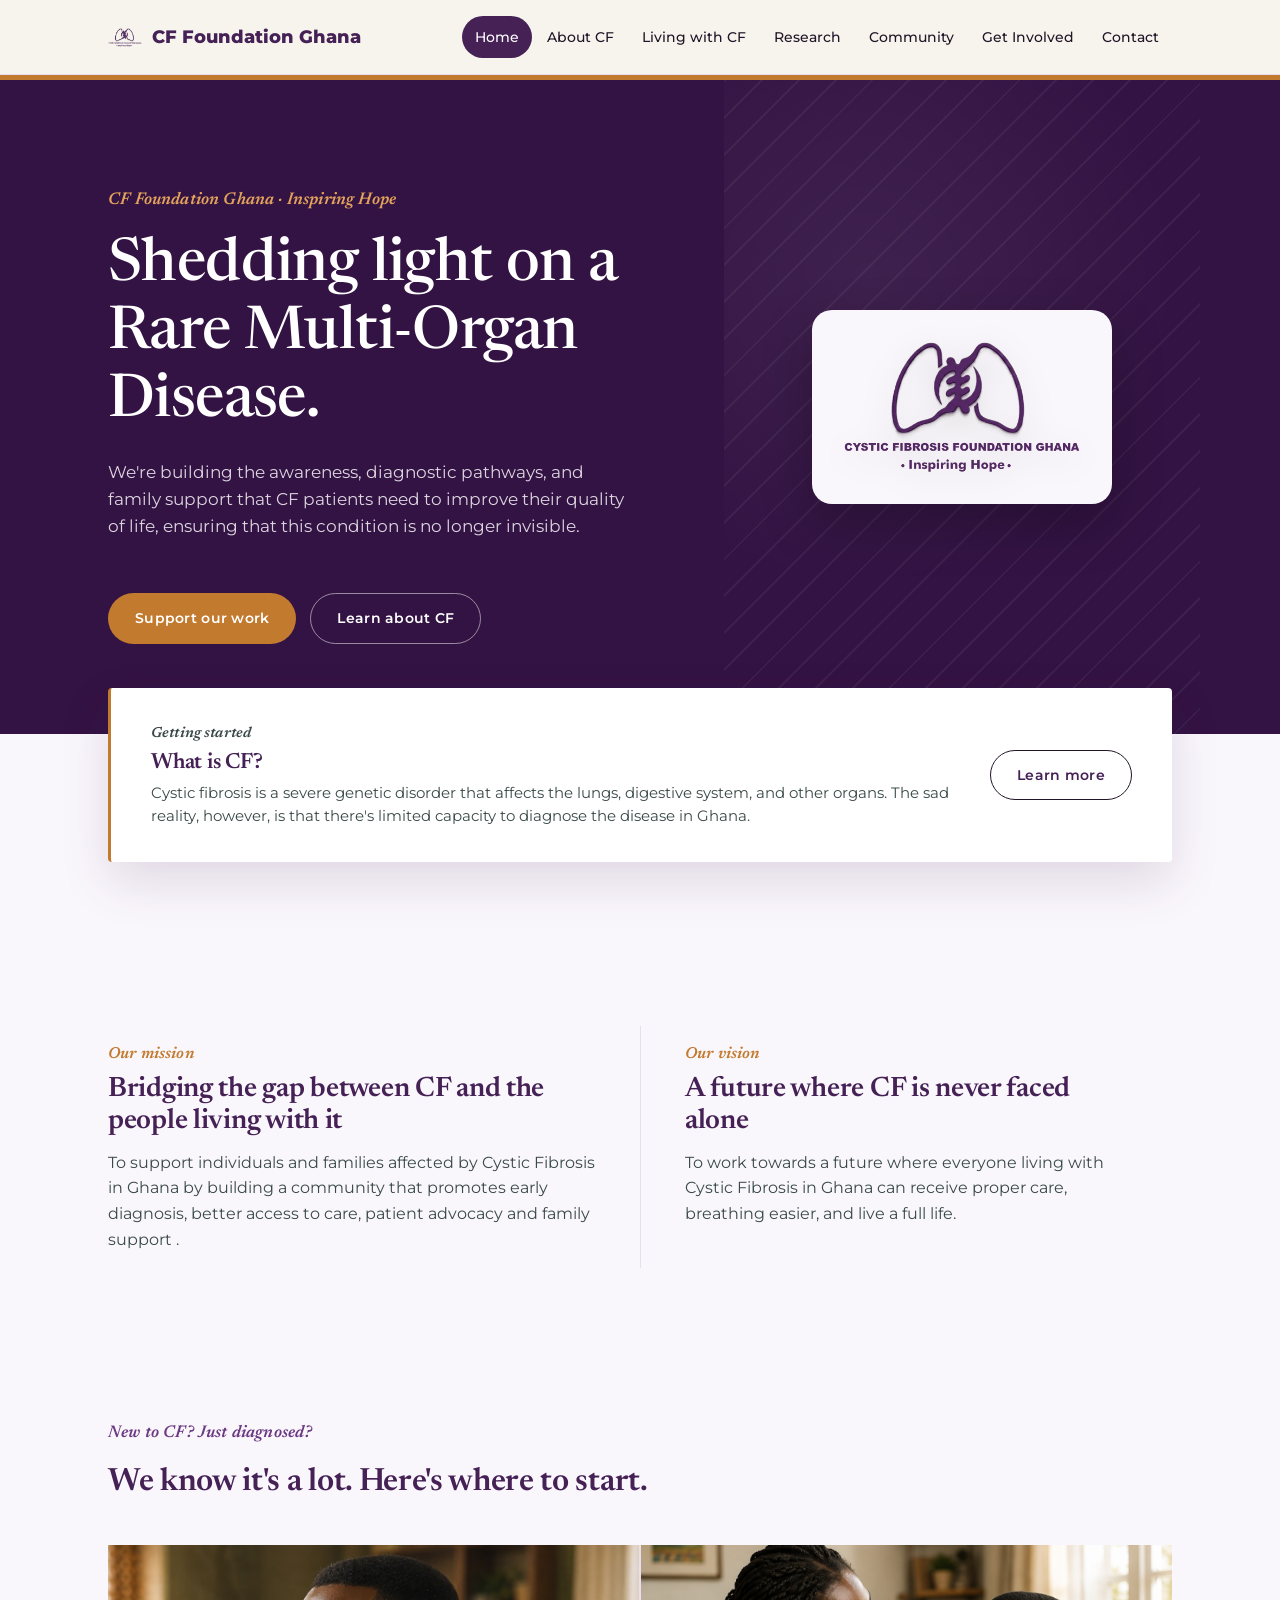
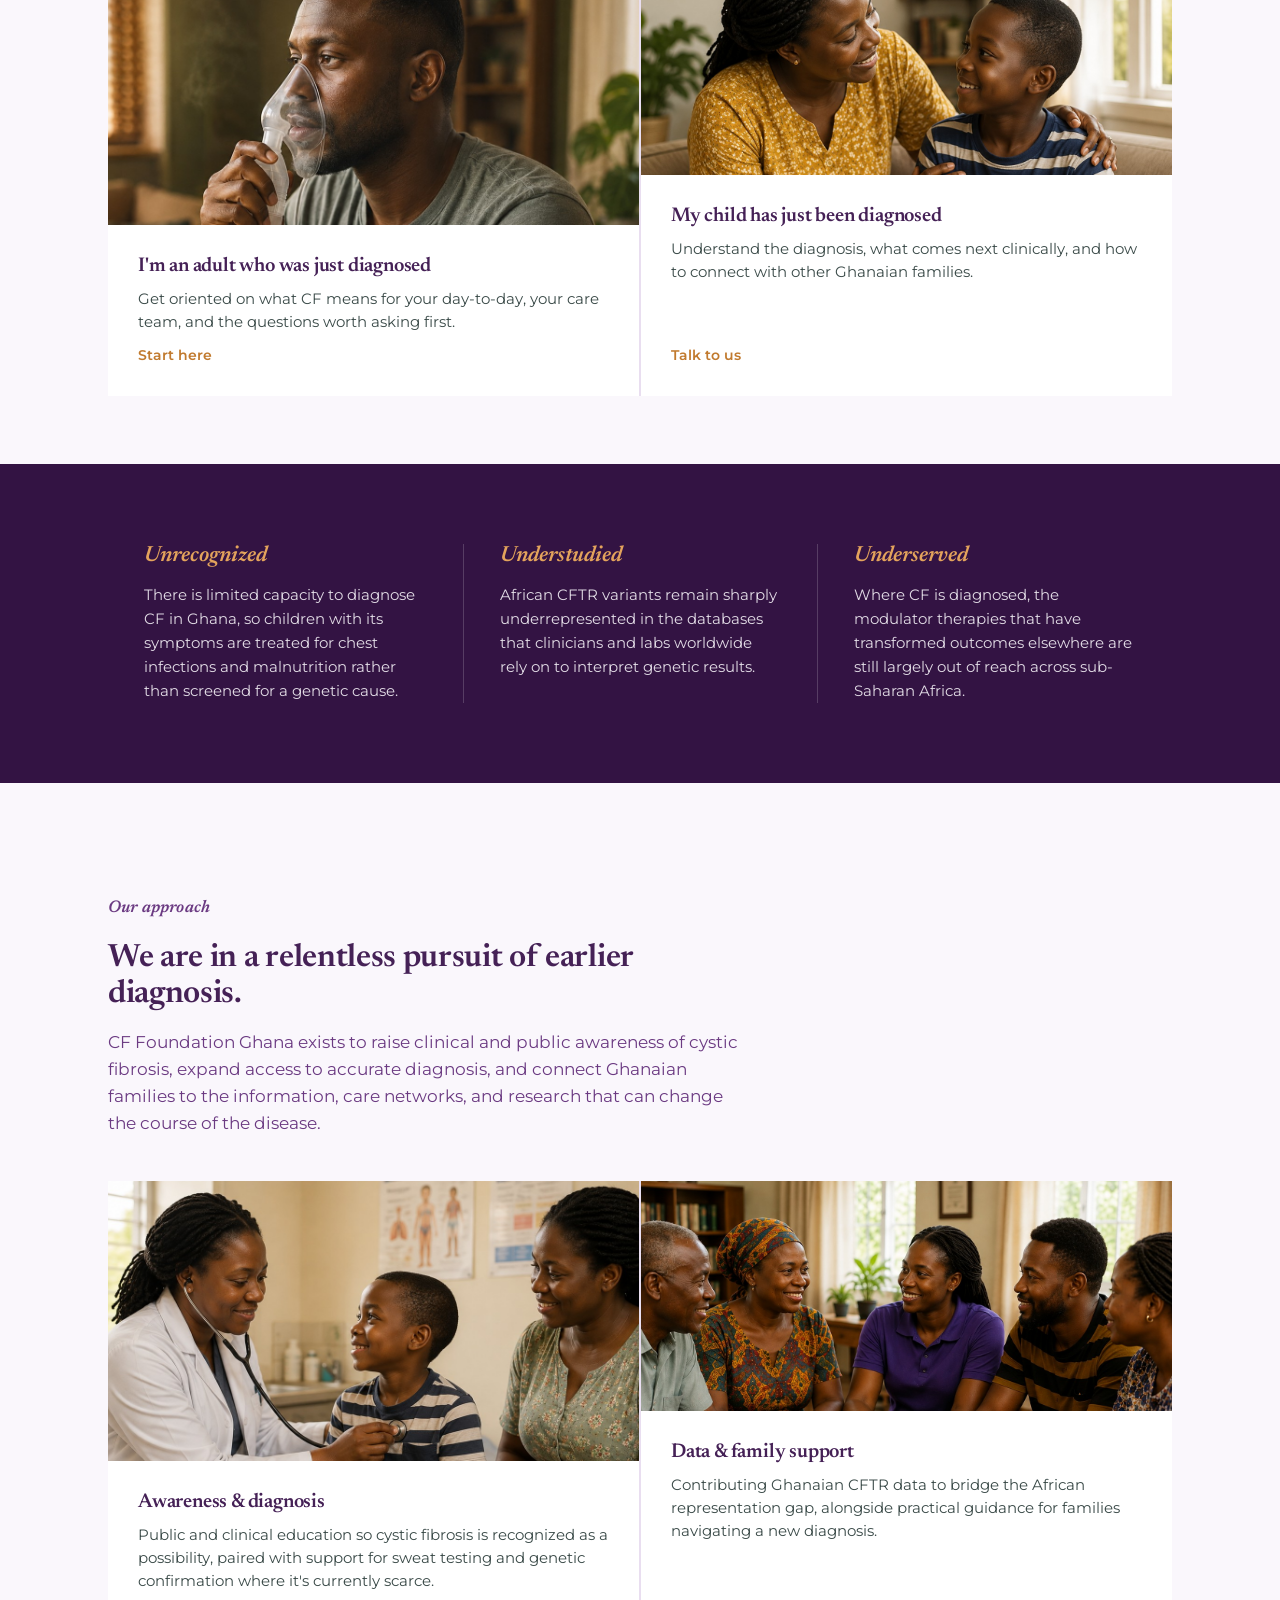
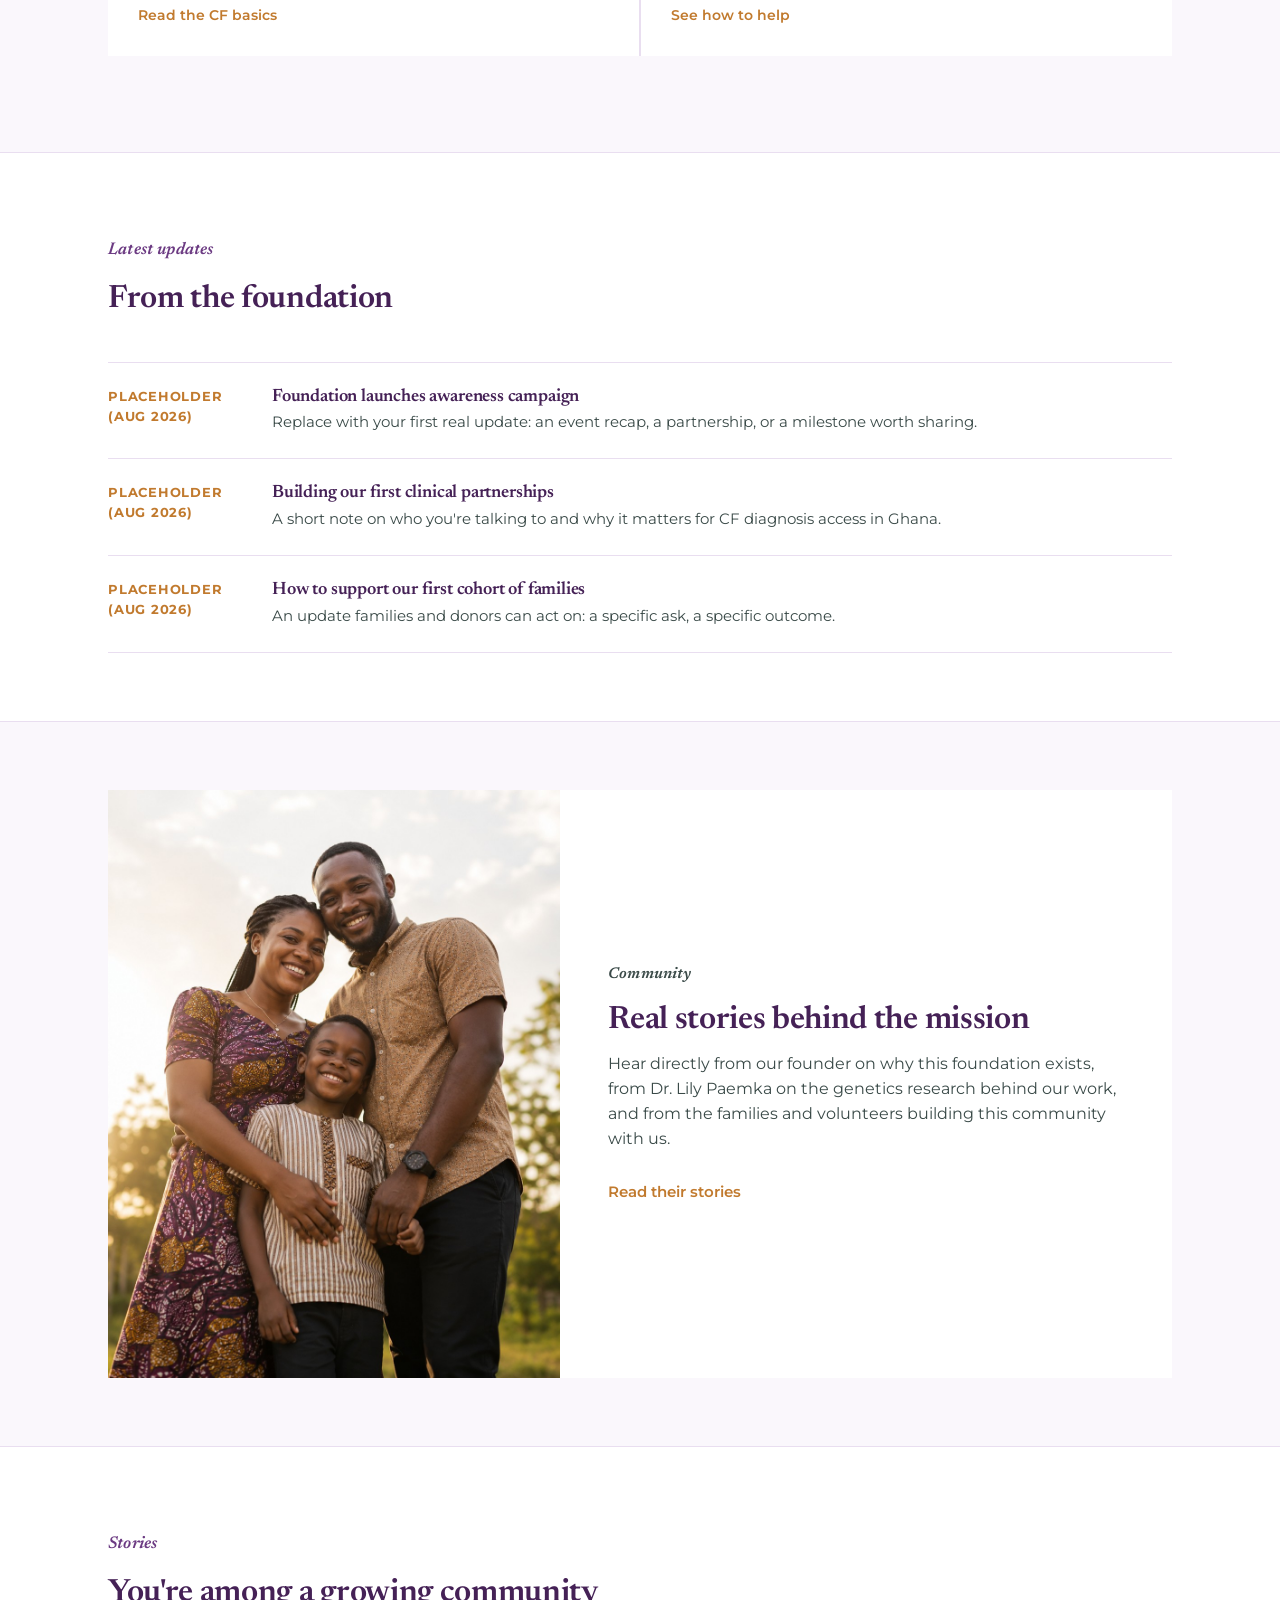
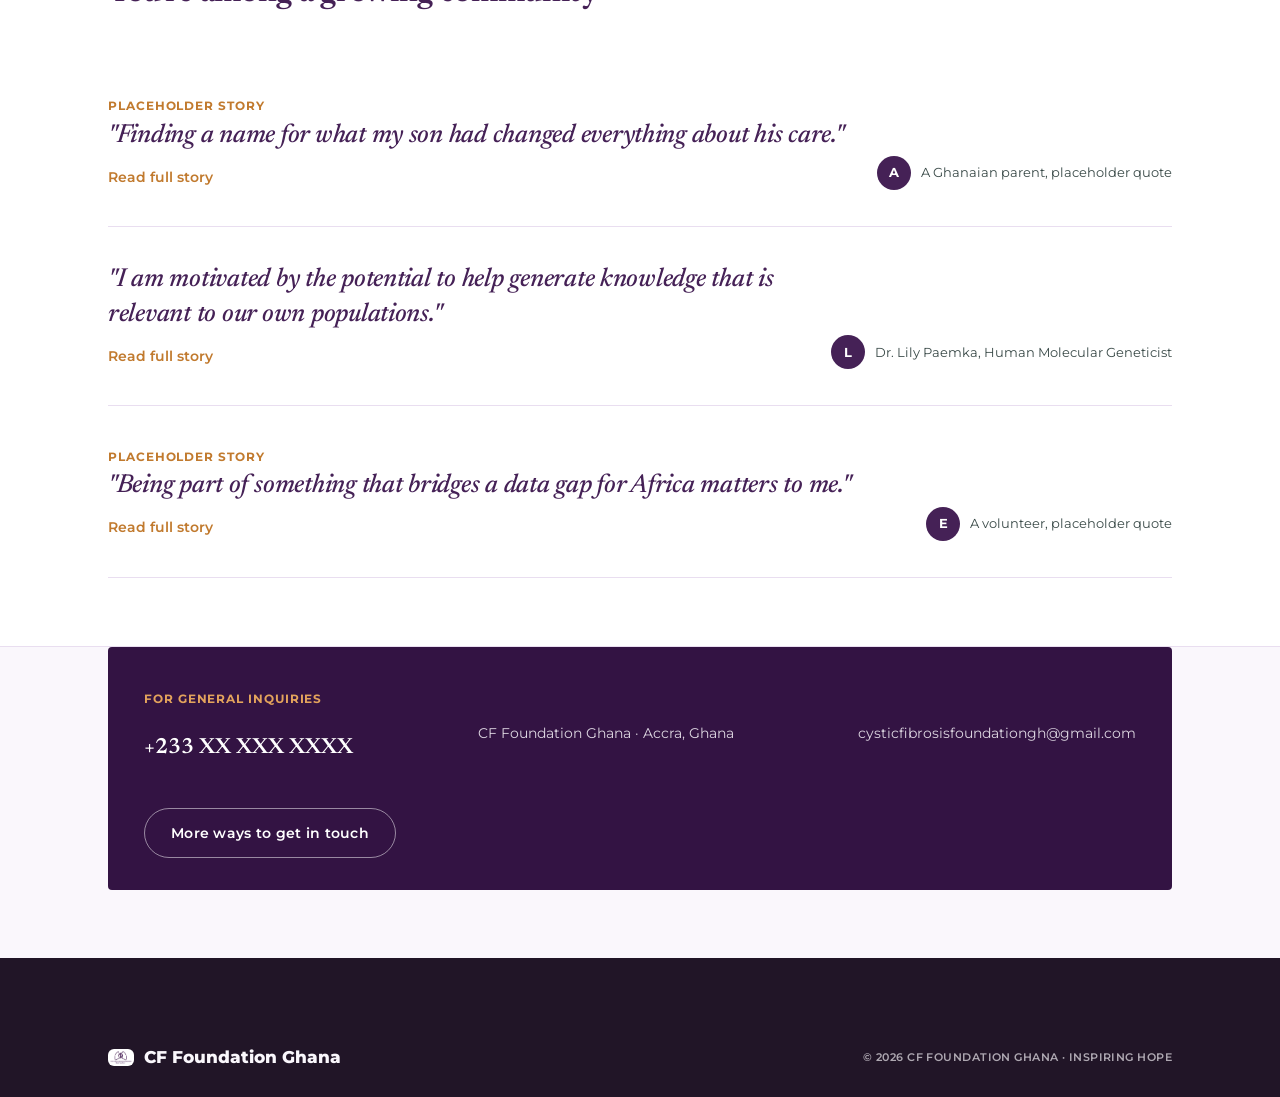
==== commit 345bd8e6: "Add files via upload" ====
--- a/index.html
+++ b/index.html
@@ -16,7 +16,7 @@
 <meta name="twitter:image" content="logo.png">
 <link rel="preconnect" href="https://fonts.googleapis.com">
 <link rel="preconnect" href="https://fonts.gstatic.com" crossorigin>
-<link href="https://fonts.googleapis.com/css2?family=Montserrat:ital,wght@0,400;0,500;0,600;0,700;0,800;1,600&display=swap" rel="stylesheet">
+<link href="https://fonts.googleapis.com/css2?family=Newsreader:ital,wght@0,400;0,500;0,600;1,500;1,600&family=Montserrat:ital,wght@0,400;0,500;0,600;0,700;0,800;1,600&display=swap" rel="stylesheet">
 <link rel="stylesheet" href="styles.css">
 </head>
 <body>
@@ -103,7 +103,7 @@
           <div class="ibody">
             <h3>I'm an adult who was just diagnosed</h3>
             <p>Get oriented on what CF means for your day-to-day, your care team, and the questions worth asking first.</p>
-            <a href="about-cf.html">Start here →</a>
+            <a href="about-cf.html">Start here</a>
           </div>
         </div>
         <div class="imgcard">
@@ -111,7 +111,7 @@
           <div class="ibody">
             <h3>My child has just been diagnosed</h3>
             <p>Understand the diagnosis, what comes next clinically, and how to connect with other Ghanaian families.</p>
-            <a href="contact.html">Talk to us →</a>
+            <a href="contact.html">Talk to us</a>
           </div>
         </div>
       </div>
@@ -148,7 +148,7 @@
           <div class="ibody">
             <h3>Awareness &amp; diagnosis</h3>
             <p>Public and clinical education so cystic fibrosis is recognized as a possibility, paired with support for sweat testing and genetic confirmation where it's currently scarce.</p>
-            <a href="about-cf.html">Read the CF basics →</a>
+            <a href="about-cf.html">Read the CF basics</a>
           </div>
         </div>
         <div class="imgcard">
@@ -156,7 +156,7 @@
           <div class="ibody">
             <h3>Data &amp; family support</h3>
             <p>Contributing Ghanaian CFTR data to bridge the African representation gap, alongside practical guidance for families navigating a new diagnosis.</p>
-            <a href="get-involved.html">See how to help →</a>
+            <a href="get-involved.html">See how to help</a>
           </div>
         </div>
       </div>
@@ -172,18 +172,15 @@
       <div class="updates-grid">
         <div class="update-card">
           <span class="udate">PLACEHOLDER (AUG 2026)</span>
-          <h3>Foundation launches awareness campaign</h3>
-          <p>Replace with your first real update: an event recap, a partnership, or a milestone worth sharing.</p>
+          <div><h3>Foundation launches awareness campaign</h3><p>Replace with your first real update: an event recap, a partnership, or a milestone worth sharing.</p></div>
         </div>
         <div class="update-card">
           <span class="udate">PLACEHOLDER (AUG 2026)</span>
-          <h3>Building our first clinical partnerships</h3>
-          <p>A short note on who you're talking to and why it matters for CF diagnosis access in Ghana.</p>
+          <div><h3>Building our first clinical partnerships</h3><p>A short note on who you're talking to and why it matters for CF diagnosis access in Ghana.</p></div>
         </div>
         <div class="update-card">
           <span class="udate">PLACEHOLDER (AUG 2026)</span>
-          <h3>How to support our first cohort of families</h3>
-          <p>An update families and donors can act on: a specific ask, a specific outcome.</p>
+          <div><h3>How to support our first cohort of families</h3><p>An update families and donors can act on: a specific ask, a specific outcome.</p></div>
         </div>
       </div>
     </div>
@@ -198,7 +195,7 @@
           <h2>Real stories behind the mission</h2>
           <p>Hear directly from our founder on why this foundation exists, from Dr. Lily Paemka on the genetics research behind our work, and from the families and volunteers building this community with us.</p>
           <div class="slinks" style="margin-top:16px;">
-            <a href="community.html">Read their stories →</a>
+            <a href="community.html">Read their stories</a>
           </div>
         </div>
       </div>
@@ -213,30 +210,36 @@
       </div>
       <div class="testimonial-grid">
         <div class="testimonial-card">
-          <span class="ttag">PLACEHOLDER STORY</span>
-          <h3>"Finding a name for what my son had changed everything about his care."</h3>
+          <div>
+            <span class="ttag">Placeholder story</span>
+            <h3>"Finding a name for what my son had changed everything about his care."</h3>
+            <a href="community.html" style="display:inline-block; margin-top:12px; font-size:14px; font-weight:600; color:var(--amber); text-decoration:none;">Read full story</a>
+          </div>
           <div class="tmeta">
             <span class="avatar-circle">A</span>
             <span class="tname">A Ghanaian parent, placeholder quote</span>
           </div>
-          <a href="community.html" style="margin-top:10px; font-size:14px; font-weight:600; color:var(--deep); text-decoration:none;">Read full story →</a>
         </div>
         <div class="testimonial-card">
-          <h3>"I am motivated by the potential to help generate knowledge that is relevant to our own populations."</h3>
+          <div>
+            <h3>"I am motivated by the potential to help generate knowledge that is relevant to our own populations."</h3>
+            <a href="community.html#paemka-story" style="display:inline-block; margin-top:12px; font-size:14px; font-weight:600; color:var(--amber); text-decoration:none;">Read full story</a>
+          </div>
           <div class="tmeta">
             <span class="avatar-circle">L</span>
             <span class="tname">Dr. Lily Paemka, Human Molecular Geneticist</span>
           </div>
-          <a href="community.html#paemka-story" style="margin-top:10px; font-size:14px; font-weight:600; color:var(--deep); text-decoration:none;">Read full story →</a>
         </div>
         <div class="testimonial-card">
-          <span class="ttag">PLACEHOLDER STORY</span>
-          <h3>"Being part of something that bridges a data gap for Africa matters to me."</h3>
+          <div>
+            <span class="ttag">Placeholder story</span>
+            <h3>"Being part of something that bridges a data gap for Africa matters to me."</h3>
+            <a href="community.html" style="display:inline-block; margin-top:12px; font-size:14px; font-weight:600; color:var(--amber); text-decoration:none;">Read full story</a>
+          </div>
           <div class="tmeta">
             <span class="avatar-circle">E</span>
             <span class="tname">A volunteer, placeholder quote</span>
           </div>
-          <a href="community.html" style="margin-top:10px; font-size:14px; font-weight:600; color:var(--deep); text-decoration:none;">Read full story →</a>
         </div>
       </div>
     </div>
--- a/styles.css
+++ b/styles.css
@@ -1,12 +1,15 @@
 :root{
-    --ink:#241a2c;
+    --ink:#211527;
     --deep:#452156;
+    --deep-2:#331343;
     --teal:#6b3a82;
     --teal-light:#8a5aa3;
     --salt:#faf7fc;
     --salt-2:#e9def0;
     --gold:#a882b6;
     --gold-light:#c3a4d1;
+    --amber:#c17a2e;
+    --amber-light:#e3a35c;
     --white:#ffffff;
     --max:1120px;
   }
@@ -23,26 +26,28 @@
     -webkit-font-smoothing:antialiased;
   }
   h1,h2,h3{
-    font-family:'Montserrat', sans-serif;
-    font-weight:800;
-    line-height:1.12;
+    font-family:'Newsreader', serif;
+    font-weight:600;
+    line-height:1.14;
     letter-spacing:-.01em;
     margin:0;
     color:var(--deep);
   }
+  h1{font-weight:500;}
   a{color:inherit;}
   .eyebrow{
-    font-family:'Montserrat', sans-serif;
-    font-weight:700;
-    font-size:12.5px;
-    letter-spacing:.12em;
-    text-transform:uppercase;
-    color:var(--teal);
+    font-family:'Newsreader', serif;
+    font-style:italic;
+    font-weight:600;
+    font-size:16px;
+    letter-spacing:.01em;
+    text-transform:none;
+    color:var(--amber);
   }
   .wrap{max-width:var(--max); margin:0 auto; padding:0 28px;}
   img,svg{display:block;}
   button{font-family:inherit; cursor:pointer;}
-  :focus-visible{outline:3px solid var(--gold); outline-offset:3px;}
+  :focus-visible{outline:3px solid var(--amber); outline-offset:3px;}
 
   /* ---------- NAV ---------- */
   header.site{
@@ -86,135 +91,109 @@
     .menu-toggle{display:block;}
   }
 
-  section{padding:88px 0;}
-  section.tight{padding:64px 0;}
-
-  /* ---------- HERO ---------- */
-  .hero{
-    padding:76px 0 40px;
-    background:linear-gradient(180deg, var(--salt) 0%, var(--white) 100%);
-  }
-  .hero .wrap{display:grid; grid-template-columns:1.1fr .9fr; gap:56px; align-items:center;}
-  @media (max-width:860px){ .hero .wrap{grid-template-columns:1fr;} }
-  .hero h1{font-size:clamp(36px,5.4vw,58px); letter-spacing:-.015em;}
-  .hero .lede{font-family:'Montserrat',sans-serif; font-weight:500; font-size:19px; color:var(--teal); max-width:46ch; margin-top:20px;}
-  .cta-row{display:flex; gap:14px; margin-top:32px; flex-wrap:wrap;}
+  section{padding:96px 0;}
+  section.tight{padding:68px 0;}
+
   .btn{
     display:inline-flex; align-items:center; gap:8px;
     padding:13px 26px; border-radius:100px; font-family:'Montserrat',sans-serif; font-weight:600; font-size:14px;
-    text-transform:uppercase; letter-spacing:.05em;
+    letter-spacing:.02em;
     text-decoration:none; border:1px solid transparent; transition:transform .15s, box-shadow .15s;
   }
   .btn:hover{transform:translateY(-1px);}
-  .btn-primary{background:var(--deep); color:var(--white);}
-  .btn-primary:hover{box-shadow:0 8px 20px rgba(14,53,56,.25);}
+  .btn-primary{background:var(--amber); color:var(--white);}
+  .btn-primary:hover{box-shadow:0 8px 20px rgba(193,122,46,.35);}
   .btn-ghost{background:transparent; color:var(--deep); border-color:var(--ink);}
   .btn-ghost:hover{background:var(--white);}
 
   /* logo hero signature */
-  .breath-wrap{display:flex; justify-content:center; align-items:center;}
   .logo-hero-frame{
-    position:relative; width:min(420px, 100%);
+    position:relative; width:min(300px,100%); background:var(--salt); border-radius:20px; padding:28px;
+    box-shadow:0 20px 50px rgba(0,0,0,.25);
     display:flex; align-items:center; justify-content:center;
   }
-  .logo-hero{
-    position:relative; z-index:2; width:100%; height:auto;
-    filter:drop-shadow(0 18px 40px rgba(69,33,86,.18));
-  }
+  .logo-hero{position:relative; z-index:2; width:100%; height:auto; filter:drop-shadow(0 8px 16px rgba(0,0,0,.12));}
   .pulse-ring{
-    position:absolute; z-index:1; width:78%; height:78%;
-    border-radius:50%;
-    background:radial-gradient(circle, var(--salt-2) 0%, rgba(233,222,240,0) 72%);
+    position:absolute; z-index:1; width:78%; height:78%; border-radius:50%;
+    background:radial-gradient(circle, rgba(255,255,255,.14) 0%, rgba(255,255,255,0) 72%);
     animation:pulse 4.6s ease-in-out infinite;
   }
-  @keyframes pulse{
-    0%,100%{ transform:scale(1); opacity:.7; }
-    50%{ transform:scale(1.12); opacity:1; }
-  }
-  @media (prefers-reduced-motion: reduce){
-    .pulse-ring{animation:none;}
-  }
-
-  /* ---------- BAND ---------- */
-  .band{
-    background:var(--deep); color:var(--salt);
-    padding:56px 0;
-  }
-  .band .wrap{display:grid; grid-template-columns:repeat(3,1fr); gap:32px;}
-  @media (max-width:760px){ .band .wrap{grid-template-columns:1fr; gap:28px;} }
-  .band .card h3{color:var(--gold-light); font-family:'Montserrat',sans-serif; font-size:13.5px; letter-spacing:.1em; text-transform:uppercase; font-weight:700; margin-bottom:10px;}
-  .band .card p{margin:0; color:var(--salt); opacity:.92; font-size:15px;}
+  @keyframes pulse{ 0%,100%{ transform:scale(1); opacity:.7; } 50%{ transform:scale(1.12); opacity:1; } }
+  @media (prefers-reduced-motion: reduce){ .pulse-ring{animation:none;} }
+
+  /* ---------- BAND (unrecognized / understudied / underserved) ---------- */
+  .band{ background:var(--deep-2); color:var(--salt); padding:80px 0; }
+  .band .wrap{display:grid; grid-template-columns:repeat(3,1fr); gap:0;}
+  @media (max-width:760px){ .band .wrap{grid-template-columns:1fr; gap:40px;} }
+  .band .card{ padding:0 36px; position:relative; }
+  .band .card:not(:first-child){ border-left:1px solid rgba(255,255,255,.18); }
+  @media (max-width:760px){ .band .card{padding:0;} .band .card:not(:first-child){border-left:none; border-top:1px solid rgba(255,255,255,.18); padding-top:36px;} }
+  .band .card h3{
+    font-family:'Newsreader',serif; font-style:italic; font-weight:600; color:var(--amber-light);
+    font-size:22px; margin-bottom:14px; letter-spacing:0; text-transform:none;
+  }
+  .band .card p{margin:0; color:var(--salt); opacity:.88; font-size:15px;}
 
   /* ---------- CONTENT BLOCKS ---------- */
-  .grid-2{display:grid; grid-template-columns:1fr 1fr; gap:56px; align-items:start;}
+  .grid-2{display:grid; grid-template-columns:1fr 1fr; gap:0; align-items:stretch;}
   @media (max-width:860px){ .grid-2{grid-template-columns:1fr;} }
-  .section-head{max-width:640px; margin-bottom:40px;}
-  .section-head h2{font-size:clamp(28px,3.6vw,40px); margin-top:10px;}
-  .section-head p{color:var(--teal); margin-top:14px; font-size:17px;}
-
-  .founder{
-    background:var(--white); border:1px solid var(--salt-2); border-radius:18px;
-    padding:32px; margin-top:16px;
-  }
-  .founder p{font-size:15.5px;}
-  .founder .sig{font-family:'Montserrat', sans-serif; font-weight:600; font-style:italic; margin-top:18px; color:var(--deep);}
-
-  .pillars{display:grid; grid-template-columns:repeat(4,1fr); gap:20px; margin-top:8px;}
-  @media (max-width:900px){ .pillars{grid-template-columns:1fr 1fr;} }
-  @media (max-width:520px){ .pillars{grid-template-columns:1fr;} }
+  .section-head{max-width:640px; margin-bottom:44px;}
+  .section-head h2{font-size:clamp(30px,3.8vw,44px); margin-top:8px;}
+  .section-head p{color:var(--teal); margin-top:16px; font-size:17px;}
+
+  /* mission / vision: editorial split with a rule, not two matching boxes */
+  .founder{ padding:0 44px; position:relative; }
+  .founder:first-child{padding-left:0;}
+  .founder:last-child{ border-left:1px solid var(--salt-2); }
+  @media (max-width:860px){ .founder{padding:0 !important;} .founder:last-child{border-left:none; border-top:1px solid var(--salt-2); padding-top:36px !important; margin-top:36px;} }
+  .founder h3{font-size:clamp(22px,2.6vw,28px);}
+  .founder p{font-size:16px;}
+  .founder .sig{font-family:'Newsreader', serif; font-style:italic; font-weight:600; margin-top:18px; color:var(--deep);}
+
+  .pillars{display:flex; flex-direction:column; gap:0; margin-top:8px; border-top:1px solid var(--salt-2);}
   .pillar{
-    background:var(--white); border:1px solid var(--salt-2); border-radius:16px; padding:24px;
-  }
-  .pillar .eyebrow{margin-bottom:10px;}
-  .pillar h3{font-size:19px; margin-bottom:8px;}
-  .pillar p{font-size:14.5px; color:#3a4a48; margin:0;}
+    display:grid; grid-template-columns:120px 1fr; gap:24px; align-items:start;
+    padding:26px 0; border-bottom:1px solid var(--salt-2);
+  }
+  @media (max-width:640px){ .pillar{grid-template-columns:1fr; gap:6px;} }
+  .pillar .eyebrow{margin:0; font-size:15px;}
+  .pillar h3{font-size:20px; margin-bottom:8px;}
+  .pillar p{font-size:15px; color:#3a4a48; margin:0;}
 
   /* ---------- CF INFO PAGE ---------- */
   .intro-block{max-width:760px;}
   .intro-block p{font-size:17px;}
 
   .mutation-list{display:flex; flex-direction:column; gap:0; margin-top:20px; border-top:1px solid var(--salt-2);}
-  .mutation-item{
-    display:grid; grid-template-columns:64px 1fr; gap:20px;
-    padding:22px 0; border-bottom:1px solid var(--salt-2);
-  }
-  .mutation-item .num{
-    font-family:'Montserrat', sans-serif; font-size:32px; color:var(--gold); font-weight:800;
-  }
+  .mutation-item{ display:grid; grid-template-columns:64px 1fr; gap:20px; padding:22px 0; border-bottom:1px solid var(--salt-2); }
+  .mutation-item .num{ font-family:'Newsreader', serif; font-size:32px; color:var(--amber); font-weight:600; }
   .mutation-item h3{font-size:17px; margin-bottom:6px;}
   .mutation-item p{margin:0; font-size:14.5px; color:#3a4a48;}
 
-  .gap-panel{
-    background:var(--deep); color:var(--salt); border-radius:20px; padding:40px; margin-top:56px;
-  }
+  .gap-panel{ background:var(--deep-2); color:var(--salt); border-radius:4px; padding:48px; margin-top:56px; }
   .gap-panel h2{color:var(--white); font-size:28px;}
-  .gap-panel .eyebrow{color:var(--gold-light);}
+  .gap-panel .eyebrow{color:var(--amber-light);}
   .gap-grid{display:grid; grid-template-columns:repeat(3,1fr); gap:28px; margin-top:28px;}
   @media (max-width:820px){ .gap-grid{grid-template-columns:1fr;} }
-  .gap-grid h3{color:var(--gold-light); font-family:'Montserrat',sans-serif; font-size:13.5px; text-transform:uppercase; letter-spacing:.08em; font-weight:700; margin-bottom:10px;}
+  .gap-grid h3{color:var(--amber-light); font-family:'Newsreader',serif; font-style:italic; font-size:18px; font-weight:600; margin-bottom:10px;}
   .gap-grid p{color:var(--salt); opacity:.9; font-size:14.5px; margin:0;}
 
   .sweat-note{
     display:flex; gap:20px; align-items:flex-start;
-    background:var(--white); border:1px solid var(--salt-2); border-radius:16px;
-    padding:26px; margin-top:56px;
-  }
-  .sweat-note .crystal{
-    flex:none; width:44px; height:44px; margin-top:2px;
-    background-image:radial-gradient(var(--gold) 2px, transparent 2.2px);
-    background-size:9px 9px; border-radius:8px;
+    background:var(--white); border-left:3px solid var(--amber);
+    padding:26px 30px; margin-top:56px;
   }
   .sweat-note p{margin:0; font-size:15px; color:#3a4a48;}
   .sweat-note strong{color:var(--deep);}
 
   /* ---------- GET INVOLVED ---------- */
-  .involve-grid{display:grid; grid-template-columns:repeat(2,1fr); gap:24px;}
+  .involve-grid{display:grid; grid-template-columns:repeat(2,1fr); gap:1px; background:var(--salt-2); border:1px solid var(--salt-2);}
   @media (max-width:760px){ .involve-grid{grid-template-columns:1fr;} }
   .involve-card{
-    border:1px solid var(--salt-2); border-radius:18px; padding:30px; background:var(--white);
+    padding:36px; background:var(--white);
     display:flex; flex-direction:column; gap:14px;
   }
-  .involve-card h3{font-size:21px;}
+  .involve-card h3{font-size:22px;}
   .involve-card p{font-size:15px; color:#3a4a48; margin:0;}
   .involve-card .btn{align-self:flex-start; margin-top:6px;}
 
@@ -225,7 +204,7 @@
   .field{display:flex; flex-direction:column; gap:6px;}
   .field label{font-size:13px; font-weight:600; color:var(--deep);}
   .field input, .field textarea{
-    border:1px solid var(--salt-2); border-radius:10px; padding:12px 14px;
+    border:1px solid var(--salt-2); border-radius:4px; padding:12px 14px;
     font-family:inherit; font-size:15px; background:var(--white); color:var(--ink);
   }
   .field textarea{resize:vertical; min-height:120px;}
@@ -233,59 +212,49 @@
   .form-status{font-size:14px; color:var(--teal); min-height:20px;}
   .contact-info{display:flex; flex-direction:column; gap:26px;}
   .info-row{display:flex; gap:14px;}
-  .info-row .dot{width:9px; height:9px; border-radius:50%; background:var(--gold); margin-top:8px; flex:none;}
-  .info-row h3{font-size:15px; margin-bottom:4px; color:var(--deep);}
+  .info-row .dot{width:9px; height:9px; border-radius:50%; background:var(--amber); margin-top:8px; flex:none;}
+  .info-row h3{font-size:15px; margin-bottom:4px; color:var(--deep); font-family:'Montserrat',sans-serif; font-weight:700;}
   .info-row p{margin:0; font-size:14.5px; color:#3a4a48;}
   .placeholder-tag{
     display:inline-block; margin-top:4px; font-family:'Montserrat',sans-serif; font-weight:700;
-    font-size:11px; color:var(--gold); background:#fbf3df; padding:2px 8px; border-radius:6px;
+    font-size:11px; color:var(--amber); background:#fbf3df; padding:2px 8px; border-radius:6px;
   }
 
   /* ---------- NEWLY DIAGNOSED PATHS ---------- */
-  .path-grid{display:grid; grid-template-columns:1fr 1fr; gap:24px; margin-top:8px;}
+  .path-grid{display:grid; grid-template-columns:1fr 1fr; gap:1px; background:var(--salt-2); margin-top:8px;}
   @media (max-width:760px){ .path-grid{grid-template-columns:1fr;} }
-  .path-card{
-    background:var(--white); border:1px solid var(--salt-2); border-radius:18px;
-    padding:30px; display:flex; flex-direction:column; gap:12px;
-  }
-  .path-card h3{font-size:20px;}
+  .path-card{ background:var(--white); padding:34px; display:flex; flex-direction:column; gap:12px; }
+  .path-card h3{font-size:21px;}
   .path-card p{margin:0; font-size:14.5px; color:#3a4a48;}
   .path-card .btn{align-self:flex-start; margin-top:4px;}
 
   /* ---------- UPDATES / NEWS ---------- */
-  .updates-grid{display:grid; grid-template-columns:repeat(3,1fr); gap:24px; margin-top:8px;}
-  @media (max-width:900px){ .updates-grid{grid-template-columns:1fr 1fr;} }
-  @media (max-width:600px){ .updates-grid{grid-template-columns:1fr;} }
+  .updates-grid{display:flex; flex-direction:column; gap:0; margin-top:8px; border-top:1px solid var(--salt-2);}
   .update-card{
-    border:1px solid var(--salt-2); border-radius:16px; padding:22px; background:var(--white);
-    display:flex; flex-direction:column; gap:10px;
-  }
-  .update-card .udate{font-family:'Montserrat',sans-serif; font-weight:700; font-size:11.5px; color:var(--teal); letter-spacing:.06em; text-transform:uppercase;}
-  .update-card h3{font-size:17px;}
-  .update-card p{margin:0; font-size:14px; color:#3a4a48;}
+    padding:24px 0; border-bottom:1px solid var(--salt-2);
+    display:grid; grid-template-columns:140px 1fr; gap:24px; align-items:baseline;
+  }
+  @media (max-width:640px){ .update-card{grid-template-columns:1fr; gap:6px;} }
+  .update-card .udate{font-family:'Montserrat',sans-serif; font-weight:700; font-size:12.5px; color:var(--amber); letter-spacing:.06em; text-transform:uppercase;}
+  .update-card h3{font-size:18px;}
+  .update-card p{margin:4px 0 0; font-size:14.5px; color:#3a4a48;}
 
   /* ---------- TOP BAR ---------- */
-  .top-bar{
-    height:6px; background:linear-gradient(90deg, var(--deep), var(--gold), var(--deep));
-  }
-
-  /* ---------- BANNER HERO (cff.org-style) ---------- */
-  .hero-banner{
-    padding:0; background:var(--deep); overflow:hidden; position:relative;
-  }
+  .top-bar{ height:5px; background:var(--amber); }
+
+  /* ---------- BANNER HERO ---------- */
+  .hero-banner{ padding:0; background:var(--deep-2); overflow:hidden; position:relative; }
   .hero-banner .wrap{
     display:grid; grid-template-columns:1.15fr .85fr; gap:0; align-items:stretch;
-    min-height:480px; padding:0;
+    min-height:520px; padding:0;
   }
   @media (max-width:860px){ .hero-banner .wrap{grid-template-columns:1fr; min-height:auto;} }
-  .hero-copy{
-    padding:80px 44px 80px 28px; display:flex; flex-direction:column; justify-content:center;
-    color:var(--salt);
-  }
+  .hero-copy{ padding:90px 44px 90px 28px; display:flex; flex-direction:column; justify-content:center; color:var(--salt); }
   @media (max-width:860px){ .hero-copy{padding:56px 28px;} }
-  .hero-copy .eyebrow{color:var(--gold-light);}
-  .hero-copy h1{color:var(--white); font-size:clamp(34px,5vw,54px);}
-  .hero-copy .lede{color:var(--salt); opacity:.92; max-width:48ch; margin-top:18px; font-size:17px;}
+  .hero-copy .eyebrow{color:var(--amber-light); font-size:17px;}
+  .hero-copy h1{color:var(--white); font-size:clamp(38px,5.6vw,60px); max-width:14ch;}
+  .hero-copy .lede{ font-family:'Montserrat',sans-serif; color:var(--salt); opacity:.85; max-width:48ch; margin-top:22px; font-size:17px; font-weight:400; }
+  .cta-row{display:flex; gap:14px; margin-top:36px; flex-wrap:wrap;}
   .hero-panel{
     position:relative; display:flex; align-items:center; justify-content:center;
     background:
@@ -293,87 +262,61 @@
       repeating-linear-gradient(135deg, rgba(255,255,255,.05) 0 2px, transparent 2px 26px);
     padding:40px;
   }
-  .hero-panel .logo-hero-frame{width:min(300px,100%); background:var(--salt); border-radius:20px; padding:28px; box-shadow:0 20px 50px rgba(0,0,0,.25);}
-  .hero-panel .logo-hero{filter:drop-shadow(0 8px 16px rgba(0,0,0,.12));}
-  .hero-panel .pulse-ring{background:radial-gradient(circle, rgba(255,255,255,.14) 0%, rgba(255,255,255,0) 72%);}
-
-  /* ---------- SINGLE INTRO CARD (cff.org "Getting started") ---------- */
+
+  /* ---------- SINGLE INTRO CARD ---------- */
   .intro-card{
-    background:var(--white); border:1px solid var(--salt-2); border-radius:18px;
+    background:var(--white); border-radius:4px; border-left:3px solid var(--amber);
     padding:34px 40px; display:flex; align-items:center; justify-content:space-between; gap:28px;
     flex-wrap:wrap; margin-top:-46px; position:relative; z-index:5;
-    box-shadow:0 20px 50px rgba(69,33,86,.12);
+    box-shadow:0 20px 50px rgba(69,33,86,.14);
   }
   .intro-card .itxt{flex:1; min-width:240px;}
-  .intro-card h3{font-size:20px; margin-bottom:6px;}
+  .intro-card h3{font-size:22px; margin-bottom:6px;}
   .intro-card p{margin:0; color:#3a4a48; font-size:14.5px;}
 
-  /* ---------- IMAGE-HEADER CARDS (photo-block style) ---------- */
-  .imgcard-grid{display:grid; grid-template-columns:repeat(2,1fr); gap:26px; margin-top:8px;}
+  /* ---------- IMAGE-HEADER CARDS ---------- */
+  .imgcard-grid{display:grid; grid-template-columns:repeat(2,1fr); gap:2px; margin-top:8px; background:var(--salt-2);}
   @media (max-width:820px){ .imgcard-grid{grid-template-columns:1fr;} }
   .imgcard-grid.three-col{grid-template-columns:repeat(3,1fr);}
   @media (max-width:900px){ .imgcard-grid.three-col{grid-template-columns:1fr 1fr;} }
   @media (max-width:600px){ .imgcard-grid.three-col{grid-template-columns:1fr;} }
-  .imgcard{
-    border-radius:18px; overflow:hidden; background:var(--white);
-    border:1px solid var(--salt-2); display:flex; flex-direction:column;
-    box-shadow:0 10px 26px rgba(69,33,86,.06);
-  }
-  .imgcard .ihead{
-    height:150px; position:relative;
-    background:linear-gradient(135deg, var(--deep) 0%, var(--teal) 100%);
-  }
-  .imgcard .ihead.alt{background:linear-gradient(135deg, var(--teal) 0%, var(--gold) 130%);}
-  .imgcard .ihead::after{
-    content:""; position:absolute; inset:0;
-    background-image:radial-gradient(rgba(255,255,255,.16) 1.4px, transparent 1.6px);
-    background-size:14px 14px;
-  }
+  .imgcard{ background:var(--white); display:flex; flex-direction:column; }
+  .imgcard .ihead{ height:230px; position:relative; background:var(--deep); }
+  .imgcard .ihead.alt{background:var(--teal);}
   .imgcard .ihead.has-photo{background:var(--salt-2);}
-  .imgcard .ihead.has-photo::after{content:none;}
   .imgcard .ihead img{width:100%; height:100%; object-fit:cover; display:block;}
-  .imgcard .ibody{padding:26px; display:flex; flex-direction:column; gap:10px; flex:1;}
-  .imgcard .ibody h3{font-size:19px;}
+  .imgcard .ibody{padding:30px; display:flex; flex-direction:column; gap:10px; flex:1;}
+  .imgcard .ibody h3{font-size:20px;}
   .imgcard .ibody p{margin:0; font-size:14.5px; color:#3a4a48; flex:1;}
-  .imgcard .ibody a{font-size:14px; font-weight:600; color:var(--deep); text-decoration:none;}
+  .imgcard .ibody a{font-size:14px; font-weight:600; color:var(--amber); text-decoration:none;}
   .imgcard .ibody a:hover{text-decoration:underline;}
 
+  /* One-off: let the first imgcard in a two-up row run larger, so the pair isn't a mirrored match */
+  .imgcard-grid:not(.three-col) .imgcard:first-child .ihead{height:280px;}
+
   /* ---------- SPLIT BANNER ---------- */
-  .split-banner{
-    display:grid; grid-template-columns:.85fr 1.15fr; gap:0; border-radius:20px; overflow:hidden;
-    background:var(--white); border:1px solid var(--salt-2);
-  }
+  .split-banner{ display:grid; grid-template-columns:.85fr 1.15fr; gap:0; background:var(--white); }
   @media (max-width:820px){ .split-banner{grid-template-columns:1fr;} }
-  .split-banner .simg{
-    background:linear-gradient(160deg, var(--gold-light) 0%, var(--deep) 100%);
-    min-height:220px; position:relative;
-  }
-  .split-banner .simg::after{
-    content:""; position:absolute; inset:0;
-    background-image:radial-gradient(rgba(255,255,255,.18) 1.6px, transparent 1.8px);
-    background-size:16px 16px;
-  }
+  .split-banner .simg{ background:var(--deep); min-height:320px; position:relative; }
   .split-banner .simg.has-photo{background:var(--salt-2);}
-  .split-banner .simg.has-photo::after{content:none;}
   .split-banner .simg img{width:100%; height:100%; object-fit:cover; display:block;}
-  .split-banner .stxt{padding:40px; display:flex; flex-direction:column; justify-content:center; gap:14px;}
-  .split-banner .stxt h2{font-size:clamp(22px,2.6vw,28px);}
-  .split-banner .stxt p{margin:0; color:#3a4a48; font-size:15px;}
+  .split-banner .stxt{padding:48px; display:flex; flex-direction:column; justify-content:center; gap:14px;}
+  .split-banner .stxt h2{font-size:clamp(24px,2.8vw,32px);}
+  .split-banner .stxt p{margin:0; color:#3a4a48; font-size:15.5px;}
   .split-banner .slinks{display:flex; gap:22px; margin-top:6px; flex-wrap:wrap;}
-  .split-banner .slinks a{font-weight:600; color:var(--deep); text-decoration:none; font-size:14.5px;}
+  .split-banner .slinks a{font-weight:600; color:var(--amber); text-decoration:none; font-size:14.5px;}
   .split-banner .slinks a:hover{text-decoration:underline;}
 
-  /* ---------- TESTIMONIAL / COMMUNITY GRID ---------- */
-  .testimonial-grid{display:grid; grid-template-columns:repeat(3,1fr); gap:24px; margin-top:8px;}
-  @media (max-width:900px){ .testimonial-grid{grid-template-columns:1fr 1fr;} }
-  @media (max-width:600px){ .testimonial-grid{grid-template-columns:1fr;} }
+  /* ---------- TESTIMONIALS: one large quote at a time, not a 3-up card grid ---------- */
+  .testimonial-grid{display:flex; flex-direction:column; gap:0; margin-top:8px;}
   .testimonial-card{
-    border:1px solid var(--salt-2); border-radius:16px; padding:24px; background:var(--white);
-    display:flex; flex-direction:column; gap:12px;
-  }
-  .testimonial-card .ttag{font-family:'Montserrat',sans-serif; font-weight:700; font-size:11.5px; letter-spacing:.08em; text-transform:uppercase; color:var(--teal);}
-  .testimonial-card h3{font-size:16.5px; line-height:1.3;}
-  .testimonial-card .tmeta{display:flex; align-items:center; gap:10px; margin-top:auto;}
+    padding:36px 0; border-bottom:1px solid var(--salt-2);
+    display:grid; grid-template-columns:1fr auto; gap:24px; align-items:end;
+  }
+  @media (max-width:700px){ .testimonial-card{grid-template-columns:1fr;} }
+  .testimonial-card .ttag{font-family:'Montserrat',sans-serif; font-weight:700; font-size:11.5px; letter-spacing:.08em; text-transform:uppercase; color:var(--amber);}
+  .testimonial-card h3{font-size:clamp(20px,2.4vw,26px); line-height:1.35; font-weight:500; font-style:italic;}
+  .testimonial-card .tmeta{display:flex; align-items:center; gap:10px; white-space:nowrap;}
   .avatar-circle{
     width:34px; height:34px; border-radius:50%; background:var(--deep); color:var(--white);
     display:flex; align-items:center; justify-content:center; font-size:13px; font-weight:700; flex:none;
@@ -382,20 +325,19 @@
 
   /* ---------- INQUIRY STRIP ---------- */
   .inquiry-strip{
-    background:var(--salt-2); border-radius:16px; padding:26px 32px;
+    background:var(--deep-2); color:var(--salt); border-radius:4px; padding:32px 36px;
     display:flex; align-items:center; justify-content:space-between; gap:20px; flex-wrap:wrap;
   }
-  .inquiry-strip .ilabel{font-family:'Montserrat',sans-serif; font-weight:700; font-size:11.5px; letter-spacing:.08em; text-transform:uppercase; color:var(--teal);}
-  .inquiry-strip .iphone{font-size:22px; font-weight:800; color:var(--deep); font-family:'Montserrat',sans-serif;}
-  .inquiry-strip .iaddr{font-size:14px; color:#3a4a48;}
+  .inquiry-strip .ilabel{font-family:'Montserrat',sans-serif; font-weight:700; font-size:11.5px; letter-spacing:.08em; text-transform:uppercase; color:var(--amber-light);}
+  .inquiry-strip .iphone{font-size:22px; font-weight:600; color:var(--white); font-family:'Newsreader',serif;}
+  .inquiry-strip .iaddr{font-size:14px; color:var(--salt); opacity:.85;}
+  .inquiry-strip .btn-ghost{border-color:rgba(255,255,255,.5); color:var(--white);}
   .mail-link{color:inherit; text-decoration:none; border-bottom:1px solid transparent; transition:color .15s ease, border-color .15s ease;}
-  .mail-link:hover, .mail-link:focus{color:var(--deep); border-bottom-color:var(--deep);}
-
-  /* ---------- TIMELINE (diagnosis pathway) ---------- */
+  .mail-link:hover, .mail-link:focus{color:var(--amber-light); border-bottom-color:var(--amber-light);}
+
+  /* ---------- TIMELINE ---------- */
   .timeline{display:flex; flex-direction:column; gap:0; margin-top:24px;}
-  .tstep{
-    display:grid; grid-template-columns:40px 1fr; gap:20px; position:relative; padding-bottom:32px;
-  }
+  .tstep{ display:grid; grid-template-columns:40px 1fr; gap:20px; position:relative; padding-bottom:32px; }
   .tstep:last-child{padding-bottom:0;}
   .tstep .tdot{
     width:40px; height:40px; border-radius:50%; background:var(--deep); color:var(--white);
@@ -405,83 +347,41 @@
   .tstep:not(:last-child)::before{
     content:""; position:absolute; left:19px; top:40px; bottom:0; width:2px; background:var(--salt-2); z-index:1;
   }
-  .tstep h3{font-size:17px; margin-bottom:6px;}
+  .tstep h3{font-size:18px; margin-bottom:6px;}
   .tstep p{margin:0; font-size:14.5px; color:#3a4a48;}
   .timeline.wide-dots .tstep{grid-template-columns:64px 1fr;}
-  .timeline.wide-dots .tdot{
-    width:64px; height:32px; border-radius:16px; padding:0 6px; font-size:12px;
-  }
+  .timeline.wide-dots .tdot{ width:64px; height:32px; border-radius:16px; padding:0 6px; font-size:12px; }
   .timeline.wide-dots .tstep:not(:last-child)::before{left:31px;}
 
   /* ---------- SYMPTOM GRID ---------- */
-  .symptom-grid{display:grid; grid-template-columns:repeat(2,1fr); gap:16px; margin-top:20px;}
+  .symptom-grid{display:grid; grid-template-columns:repeat(2,1fr); gap:1px; margin-top:20px; background:var(--salt-2);}
   @media (max-width:700px){ .symptom-grid{grid-template-columns:1fr;} }
-  .symptom-item{
-    display:flex; gap:12px; align-items:flex-start; background:var(--white);
-    border:1px solid var(--salt-2); border-radius:12px; padding:16px 18px;
-  }
-  .symptom-item .sdot{width:8px; height:8px; border-radius:50%; background:var(--gold); margin-top:7px; flex:none;}
+  .symptom-item{ display:flex; gap:12px; align-items:flex-start; background:var(--white); padding:18px 20px; }
+  .symptom-item .sdot{width:8px; height:8px; border-radius:50%; background:var(--amber); margin-top:7px; flex:none;}
   .symptom-item p{margin:0; font-size:14.5px; color:#3a4a48;}
   .symptom-item strong{color:var(--deep); display:block; font-size:14.5px; margin-bottom:2px;}
 
-  /* ---------- TIPS GRID (living with CF) ---------- */
-  .tips-grid{display:grid; grid-template-columns:repeat(4,1fr); gap:18px; margin-top:8px;}
+  /* ---------- TIPS GRID ---------- */
+  .tips-grid{display:grid; grid-template-columns:repeat(4,1fr); gap:1px; margin-top:8px; background:var(--salt-2);}
   @media (max-width:900px){ .tips-grid{grid-template-columns:1fr 1fr;} }
   @media (max-width:520px){ .tips-grid{grid-template-columns:1fr;} }
-  .tip{background:var(--white); border:1px solid var(--salt-2); border-radius:14px; padding:22px;}
-  .tip .eyebrow{margin-bottom:8px;}
-  .tip h3{font-size:16.5px; margin-bottom:6px;}
+  .tip{background:var(--white); padding:26px;}
+  .tip .eyebrow{margin-bottom:10px; font-size:14px;}
+  .tip h3{font-size:17px; margin-bottom:6px;}
   .tip p{margin:0; font-size:13.5px; color:#3a4a48;}
 
   /* ---------- MODULATOR GENERATIONS ---------- */
   .mod-grid{display:flex; flex-direction:column; gap:0; margin-top:20px; border-top:1px solid var(--salt-2);}
-  .mod-item{
-    display:grid; grid-template-columns:180px 1fr; gap:24px;
-    padding:22px 0; border-bottom:1px solid var(--salt-2); align-items:start;
-  }
+  .mod-item{ display:grid; grid-template-columns:200px 1fr; gap:24px; padding:26px 0; border-bottom:1px solid var(--salt-2); align-items:start; }
   @media (max-width:640px){ .mod-item{grid-template-columns:1fr; gap:8px;} }
-  .mod-item .mname{font-family:'Montserrat',sans-serif; font-weight:800; font-size:18px; color:var(--deep);}
-  .mod-item .mtarget{font-family:'Montserrat',sans-serif; font-weight:600; font-size:11.5px; color:var(--teal); margin-top:4px; display:block; letter-spacing:.04em; text-transform:uppercase;}
+  .mod-item .mname{font-family:'Newsreader',serif; font-weight:600; font-size:20px; color:var(--deep);}
+  .mod-item .mtarget{font-family:'Montserrat',sans-serif; font-weight:600; font-size:11.5px; color:var(--amber); margin-top:4px; display:block; letter-spacing:.04em; text-transform:uppercase;}
   .mod-item p{margin:0; font-size:14.5px; color:#3a4a48;}
 
   #founder-story, #paemka-story{scroll-margin-top:90px;}
 
   /* ---------- FOOTER ---------- */
-  footer{
-    background:var(--ink); color:var(--salt); padding:64px 0 26px;
-  }
-  .footer-grid{
-    display:grid; grid-template-columns:1.3fr 1fr 1fr 1.2fr; gap:36px;
-    padding-bottom:40px; border-bottom:1px solid rgba(255,255,255,.12);
-  }
-  @media (max-width:820px){ .footer-grid{grid-template-columns:1fr 1fr; gap:32px;} }
-  @media (max-width:520px){ .footer-grid{grid-template-columns:1fr;} }
-  .footer-grid h4{
-    font-family:'Montserrat',sans-serif; font-weight:700; font-size:12px; letter-spacing:.08em;
-    text-transform:uppercase; color:var(--gold-light); margin:0 0 16px;
-  }
-  .footer-grid ul{list-style:none; margin:0; padding:0; display:flex; flex-direction:column; gap:10px;}
-  .footer-grid ul li button{
-    background:none; border:none; color:var(--salt); opacity:.85; font-size:14px;
-    padding:0; text-align:left;
-  }
-  .footer-grid ul li button:hover{opacity:1; text-decoration:underline;}
-  .footer-brand p{font-size:13.5px; opacity:.75; max-width:34ch; margin-top:14px;}
-  .newsletter{display:flex; gap:8px; margin-top:6px; flex-wrap:wrap;}
-  .newsletter input{
-    flex:1; min-width:140px; border-radius:100px; border:1px solid rgba(255,255,255,.25);
-    background:transparent; color:var(--salt); padding:10px 16px; font-size:13.5px;
-  }
-  .newsletter input::placeholder{color:rgba(250,247,252,.55);}
-  .newsletter button{
-    border-radius:100px; border:none; background:var(--gold-light); color:var(--ink);
-    font-weight:600; font-size:13.5px; padding:10px 18px;
-  }
-  .social-row{display:flex; gap:14px; margin-top:18px;}
-  .social-row a{
-    width:34px; height:34px; border-radius:50%; border:1px solid rgba(255,255,255,.25);
-    color:var(--salt); display:flex; align-items:center; justify-content:center; font-size:13px; text-decoration:none;
-  }
+  footer{ background:var(--ink); color:var(--salt); padding:64px 0 26px; }
   footer .wrap{display:flex; justify-content:space-between; align-items:center; flex-wrap:wrap; gap:16px; padding-top:22px;}
   footer .fmark{font-family:'Montserrat',sans-serif; font-weight:800; font-size:17px;}
   footer .fnote{font-family:'Montserrat',sans-serif; font-weight:600; font-size:11px; letter-spacing:.04em; opacity:.65;}
@@ -497,5 +397,5 @@
     transition:opacity .25s ease, transform .25s ease, visibility .25s ease, background .2s ease;
   }
   #backToTop.show{opacity:1; visibility:visible; transform:translateY(0);}
-  #backToTop:hover{background:var(--teal);}
+  #backToTop:hover{background:var(--amber);}
   #backToTop svg{width:20px; height:20px;}
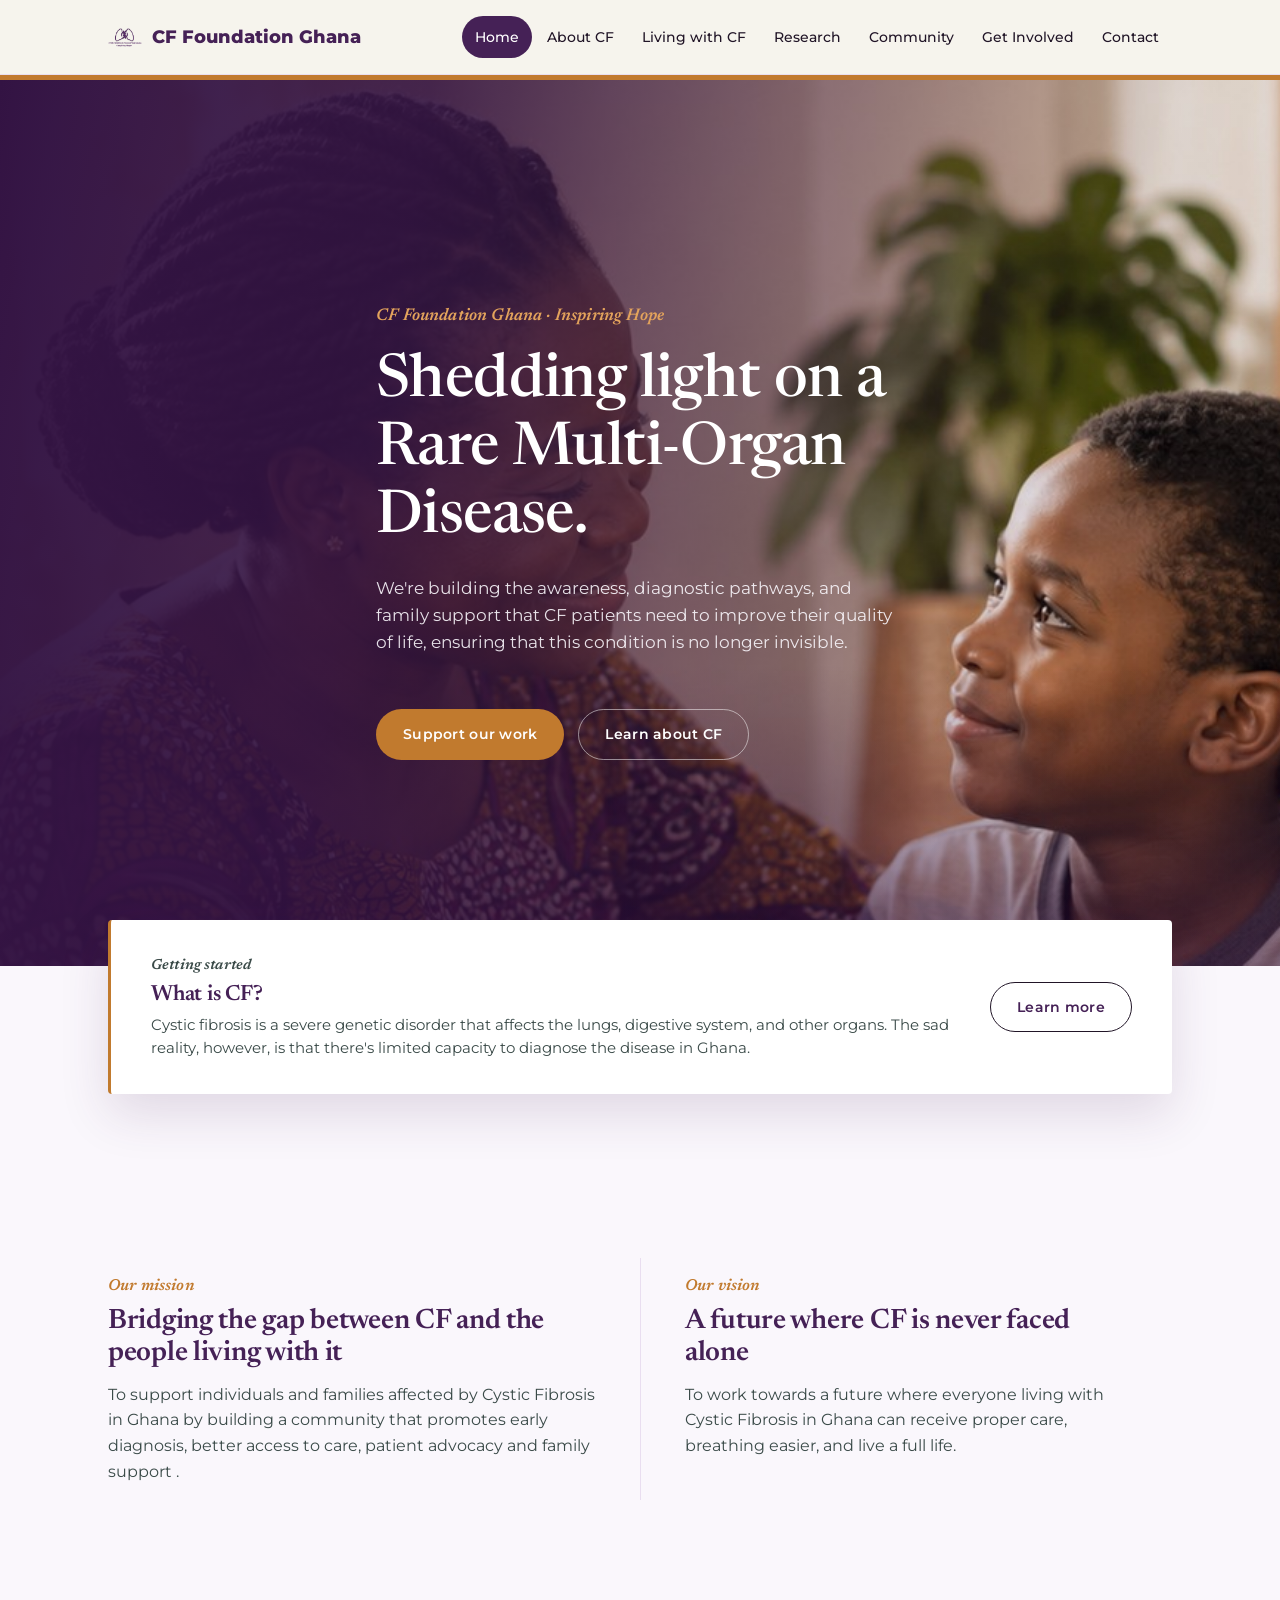
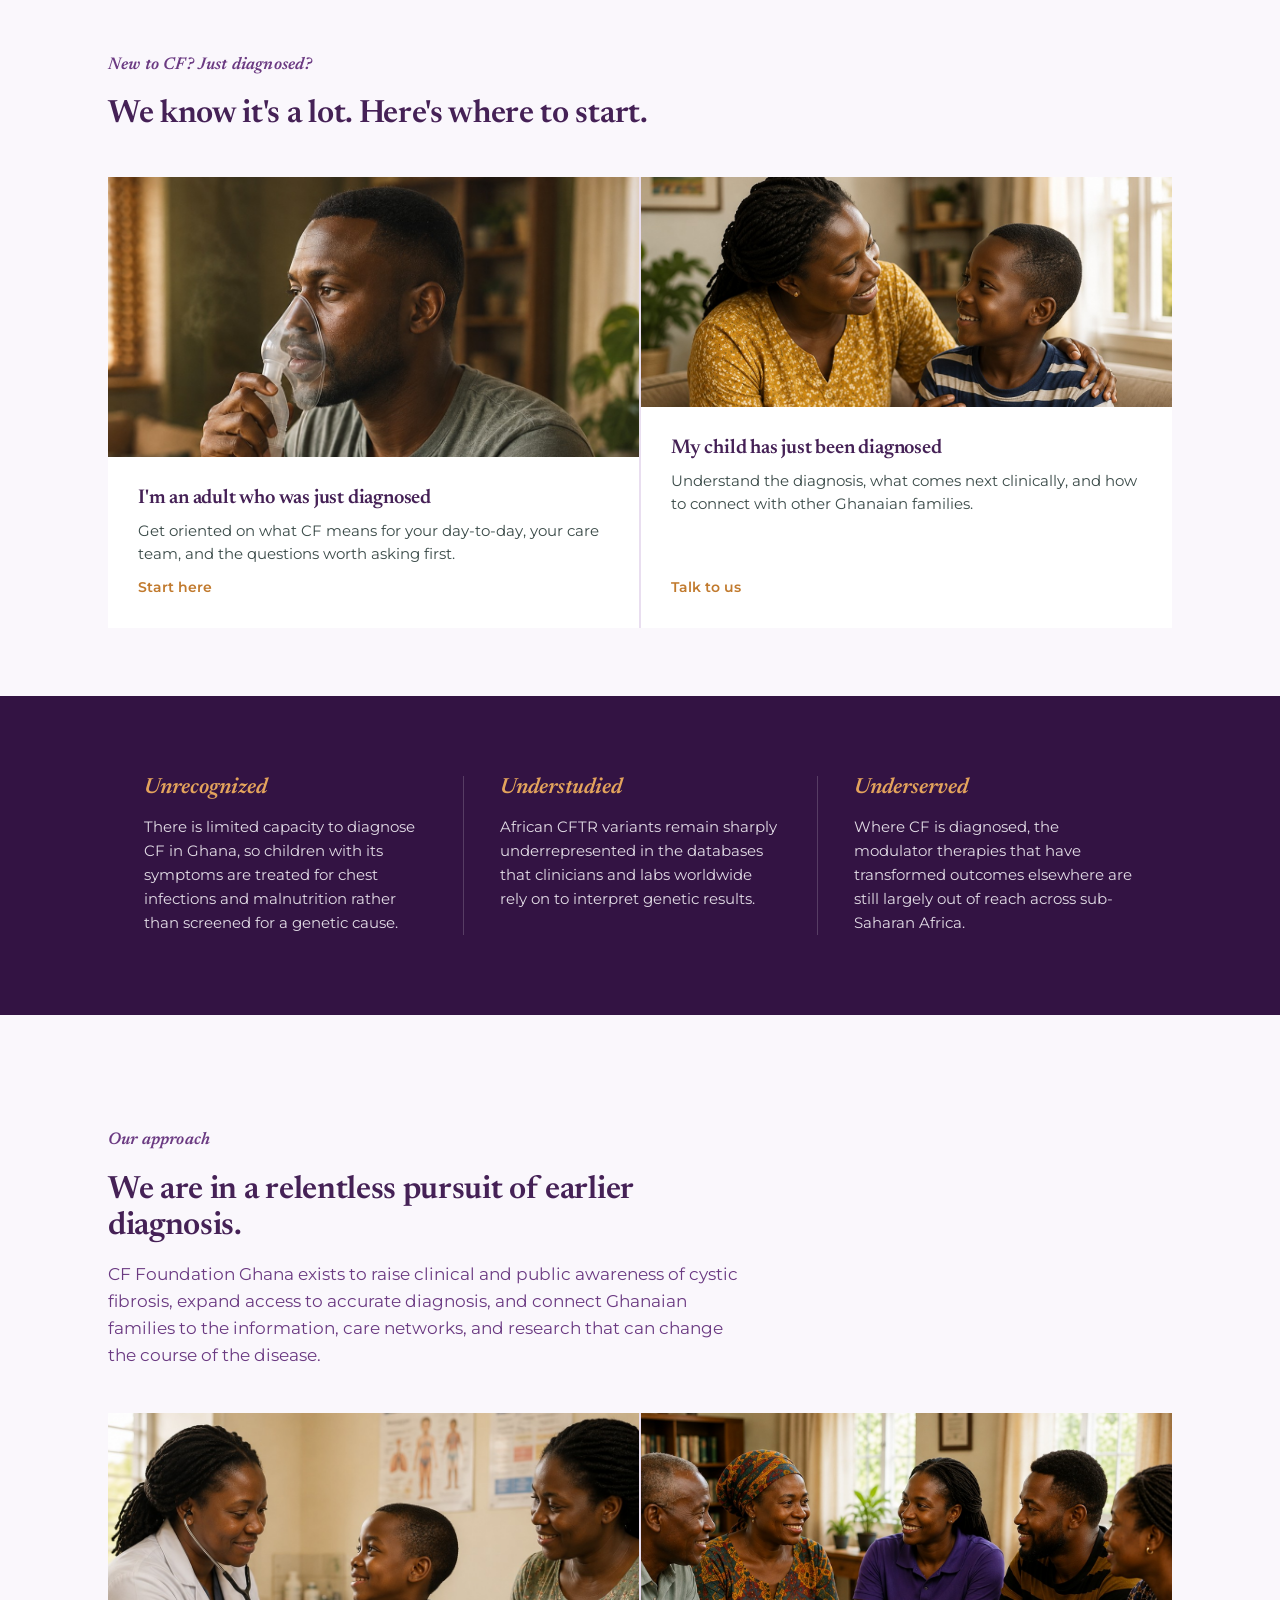
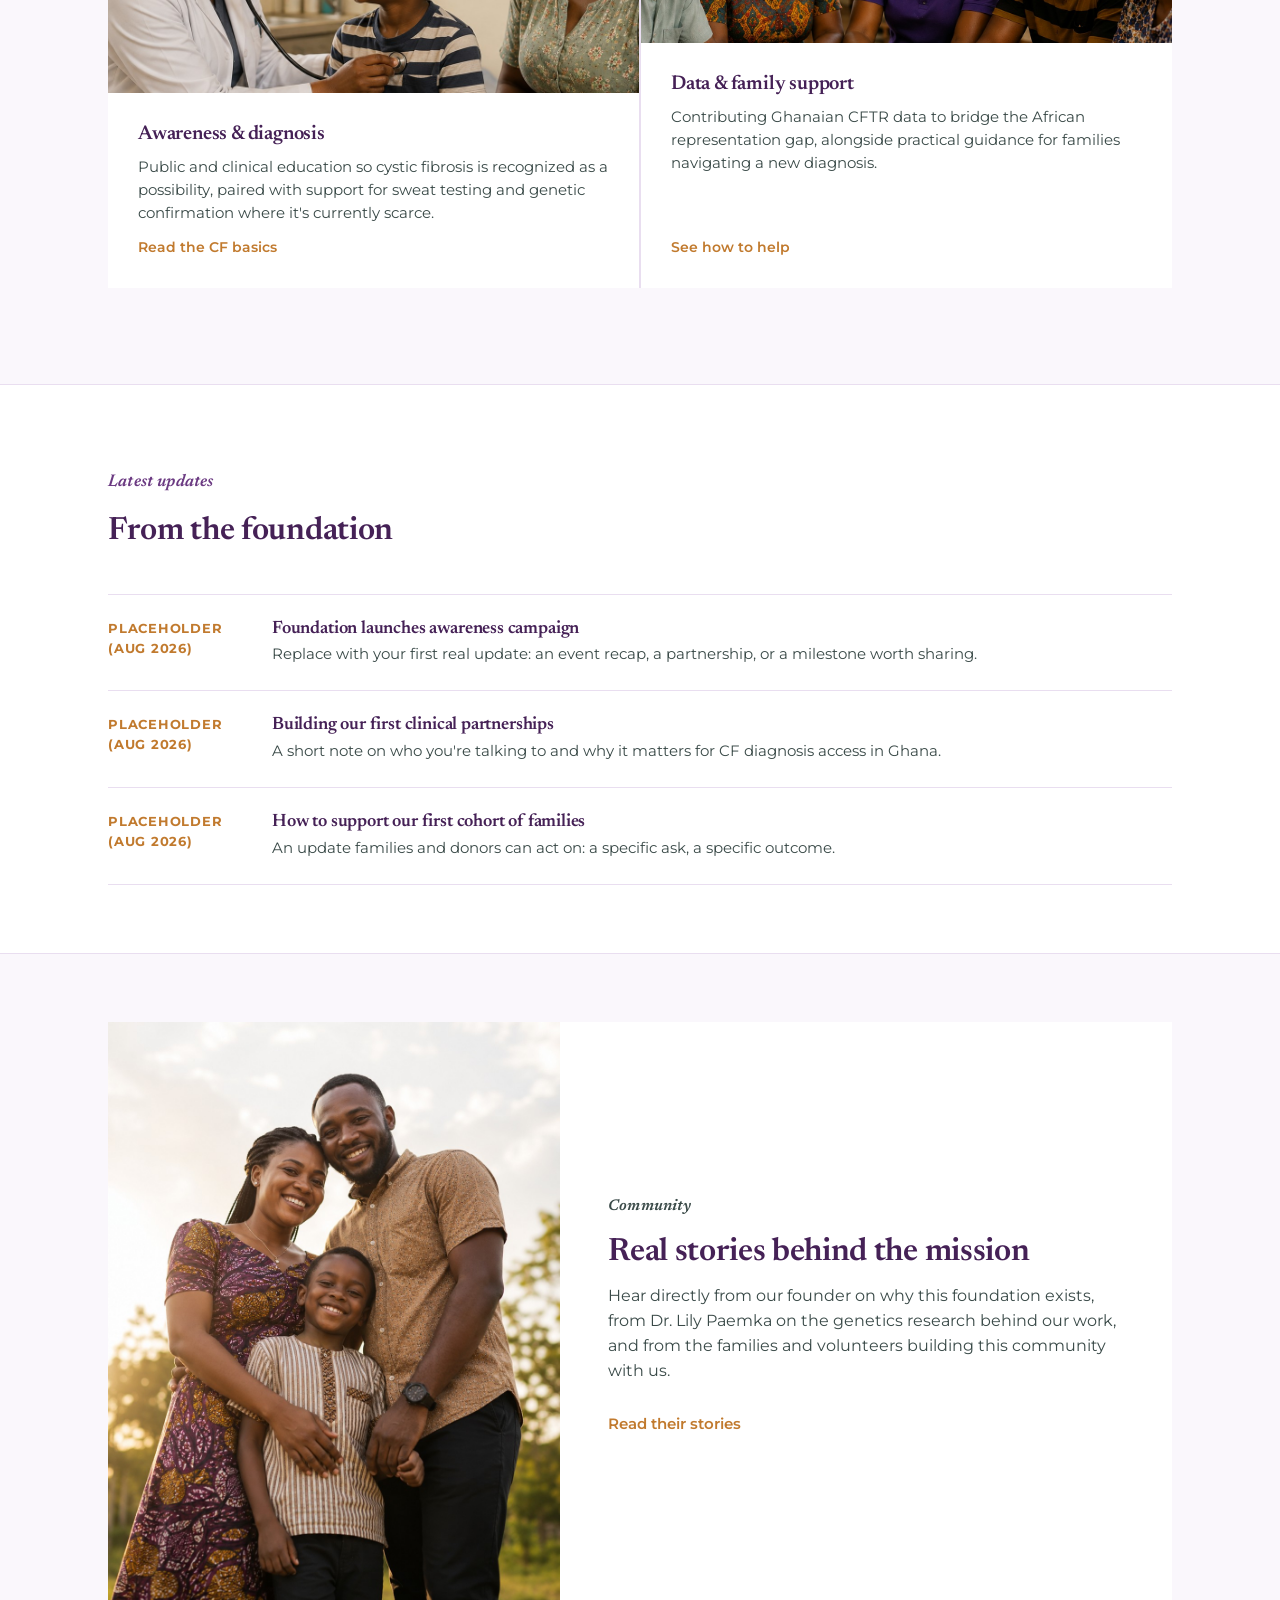
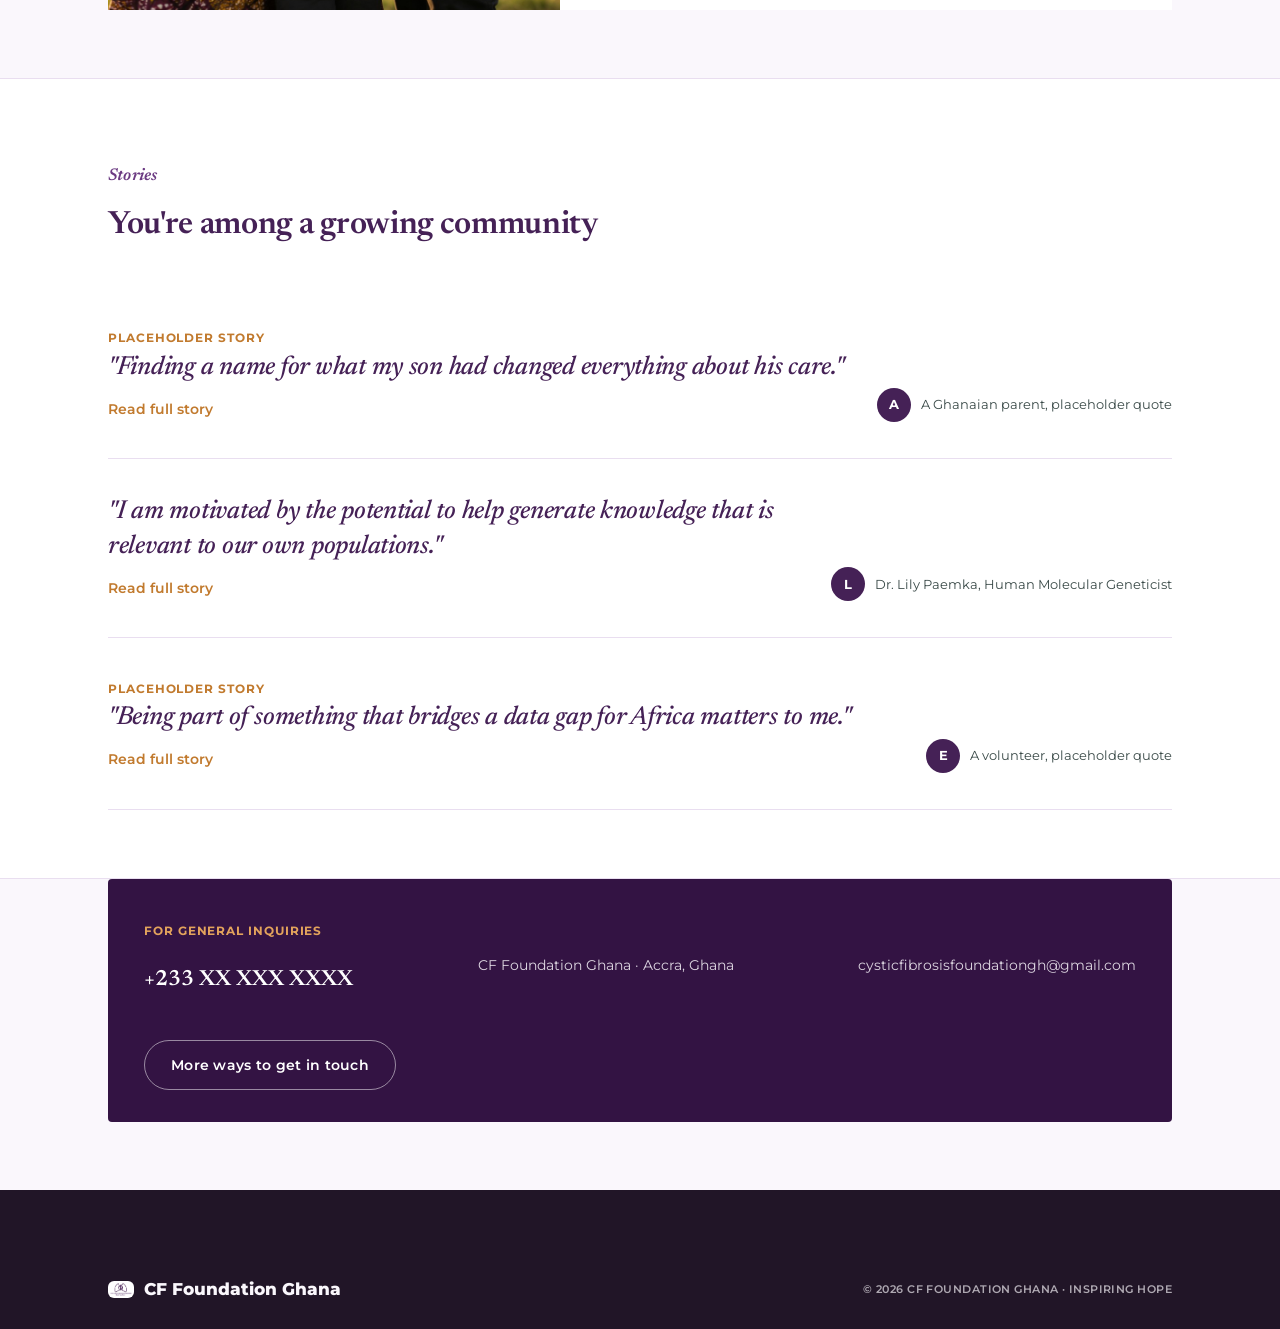
==== commit 632fb9d1: "Add files via upload" ====
--- a/index.html
+++ b/index.html
@@ -44,6 +44,8 @@
 <div class="top-bar"></div>
 
   <section class="hero-banner">
+    <div class="hero-bg"><img src="diagnosis-comfort.jpg" alt="A parent comforting their child after a diagnosis"></div>
+    <div class="hero-scrim" aria-hidden="true"></div>
     <div class="wrap">
       <div class="hero-copy">
         <p class="eyebrow">CF Foundation Ghana · Inspiring Hope</p>
@@ -52,12 +54,6 @@
         <div class="cta-row">
           <a class="btn btn-primary" href="get-involved.html">Support our work</a>
           <a class="btn btn-ghost" style="border-color:rgba(255,255,255,.5); color:var(--white);" href="about-cf.html">Learn about CF</a>
-        </div>
-      </div>
-      <div class="hero-panel">
-        <div class="logo-hero-frame">
-          <img class="logo-hero" src="logo.png" alt="CF Foundation Ghana · Inspiring Hope">
-          <div class="pulse-ring" aria-hidden="true"></div>
         </div>
       </div>
     </div>
--- a/styles.css
+++ b/styles.css
@@ -134,6 +134,14 @@
   }
   .band .card p{margin:0; color:var(--salt); opacity:.88; font-size:15px;}
 
+  .map-band{padding:48px 0;}
+  .map-band .map-frame{border-radius:18px; overflow:hidden; box-shadow:0 10px 30px rgba(69,33,86,.14);}
+  .map-band .map-frame img{width:100%; height:auto; display:block;}
+  .map-band .map-caption{margin-top:16px; text-align:center; font-size:14.5px; color:#3a4a48; max-width:640px; margin-left:auto; margin-right:auto;}
+
+  .diagram-frame{margin-top:32px; padding:32px 24px; background:var(--white); border:1px solid var(--salt-2); border-radius:18px; box-shadow:0 10px 26px rgba(69,33,86,.06);}
+  .diagram-frame img{width:100%; height:auto; display:block;}
+
   /* ---------- CONTENT BLOCKS ---------- */
   .grid-2{display:grid; grid-template-columns:1fr 1fr; gap:0; align-items:stretch;}
   @media (max-width:860px){ .grid-2{grid-template-columns:1fr;} }
@@ -185,6 +193,41 @@
   }
   .sweat-note p{margin:0; font-size:15px; color:#3a4a48;}
   .sweat-note strong{color:var(--deep);}
+  .crystal{
+    width:30px; height:30px; flex:none; margin-top:4px;
+    background:linear-gradient(135deg, var(--amber-light), var(--amber));
+    transform:rotate(45deg); border-radius:5px;
+    box-shadow:inset 0 0 0 1px rgba(255,255,255,.35), 0 3px 8px rgba(193,122,46,.3);
+    position:relative;
+  }
+  .crystal::after{
+    content:""; position:absolute; inset:6px;
+    border:1px solid rgba(255,255,255,.45); border-radius:3px;
+  }
+
+  /* ---------- STAT ROW ---------- */
+  .stat-row{display:grid; grid-template-columns:repeat(3,1fr); gap:0; margin-top:8px; border-top:1px solid var(--salt-2);}
+  @media (max-width:760px){ .stat-row{grid-template-columns:1fr;} }
+  .stat{ padding:30px 32px 30px 0; border-bottom:1px solid var(--salt-2); }
+  .stat:not(:first-child){padding-left:32px;}
+  .stat:not(:last-child){border-right:1px solid var(--salt-2);}
+  @media (max-width:760px){ .stat:not(:last-child){border-right:none;} .stat{padding-left:0 !important;} }
+  .stat .num{ font-family:'Newsreader', serif; font-weight:500; font-size:clamp(36px,4.4vw,52px); color:var(--deep); line-height:1;}
+  .stat.unknown .num{color:var(--amber);}
+  .stat .label{margin-top:10px; font-size:14px; color:#3a4a48;}
+
+  /* ---------- ORGAN EFFECTS LIST ---------- */
+  .organ-list{display:flex; flex-direction:column; gap:0; margin-top:24px; border-top:1px solid var(--salt-2);}
+  .organ-item{ display:grid; grid-template-columns:160px 1fr; gap:28px; padding:26px 0; border-bottom:1px solid var(--salt-2); }
+  @media (max-width:640px){ .organ-item{grid-template-columns:1fr; gap:6px;} }
+  .organ-item .oname{ font-family:'Newsreader', serif; font-style:italic; font-weight:600; font-size:19px; color:var(--deep); }
+  .organ-item p{margin:0; font-size:15px; color:#3a4a48;}
+
+  /* ---------- FAQ ---------- */
+  .faq-list{display:flex; flex-direction:column; gap:0; margin-top:8px; border-top:1px solid var(--salt-2); max-width:820px;}
+  .faq-item{padding:24px 0; border-bottom:1px solid var(--salt-2);}
+  .faq-item h3{font-size:17px; font-style:italic; margin-bottom:8px;}
+  .faq-item p{margin:0; font-size:15px; color:#3a4a48;}
 
   /* ---------- GET INVOLVED ---------- */
   .involve-grid{display:grid; grid-template-columns:repeat(2,1fr); gap:1px; background:var(--salt-2); border:1px solid var(--salt-2);}
@@ -196,6 +239,43 @@
   .involve-card h3{font-size:22px;}
   .involve-card p{font-size:15px; color:#3a4a48; margin:0;}
   .involve-card .btn{align-self:flex-start; margin-top:6px;}
+  .icard-icon{
+    width:46px; height:46px; border-radius:50%;
+    background:var(--salt-2); color:var(--amber);
+    display:flex; align-items:center; justify-content:center;
+    flex:none; margin-bottom:2px;
+  }
+  .icard-icon svg{width:22px; height:22px;}
+
+  /* ---------- SOFT GRADIENT HERO (brand-color wash for page intros) ---------- */
+  .hero-gradient{
+    background:linear-gradient(135deg, var(--salt) 0%, var(--salt-2) 50%, var(--gold-light) 100%);
+    padding-top:56px; padding-bottom:40px;
+  }
+
+  /* ---------- DARK ACCENT PANEL (gradient + subtle texture, not a flat fill) ---------- */
+  .panel-dark{
+    position:relative; overflow:hidden; color:var(--salt);
+    background:linear-gradient(135deg, var(--deep) 0%, var(--deep-2) 100%);
+  }
+  .panel-dark::before{
+    content:""; position:absolute; inset:0; pointer-events:none;
+    background:
+      radial-gradient(circle at 88% 10%, rgba(255,255,255,.08) 0%, rgba(255,255,255,0) 55%),
+      radial-gradient(circle at 6% 92%, rgba(227,163,92,.10) 0%, rgba(227,163,92,0) 50%),
+      repeating-linear-gradient(135deg, rgba(255,255,255,.025) 0 2px, transparent 2px 30px);
+  }
+  .panel-dark .wrap{position:relative; z-index:1;}
+  .panel-dark .section-head h2{color:var(--white);}
+  .panel-dark .section-head .eyebrow{color:var(--amber-light);}
+  .panel-dark .section-head p{color:var(--salt); opacity:.85;}
+  .panel-dark .involve-grid{background:rgba(255,255,255,.08); border-color:rgba(255,255,255,.12);}
+  .panel-dark .involve-card{background:transparent;}
+  .panel-dark .involve-card h3{color:var(--amber-light);}
+  .panel-dark .involve-card p{color:var(--salt); opacity:.85;}
+  .panel-dark .icard-icon{background:rgba(255,255,255,.12); color:var(--amber-light);}
+  .panel-dark .btn-ghost{border-color:rgba(255,255,255,.5); color:var(--white);}
+  .panel-dark .btn-ghost:hover{background:rgba(255,255,255,.1);}
 
   /* ---------- CONTACT ---------- */
   .contact-grid{display:grid; grid-template-columns:1fr 1fr; gap:56px;}
@@ -210,9 +290,18 @@
   .field textarea{resize:vertical; min-height:120px;}
   .field input:focus, .field textarea:focus{border-color:var(--teal-light);}
   .form-status{font-size:14px; color:var(--teal); min-height:20px;}
-  .contact-info{display:flex; flex-direction:column; gap:26px;}
-  .info-row{display:flex; gap:14px;}
-  .info-row .dot{width:9px; height:9px; border-radius:50%; background:var(--amber); margin-top:8px; flex:none;}
+  .contact-info{
+    display:flex; flex-direction:column; gap:26px;
+    background:var(--deep); color:var(--salt); border-radius:4px; padding:36px;
+  }
+  .contact-info .info-row h3{color:var(--amber-light);}
+  .contact-info .info-row p{color:var(--salt); opacity:.9;}
+  .info-row{display:flex; gap:16px; align-items:flex-start;}
+  .info-row .irow-icon{
+    width:38px; height:38px; border-radius:50%; background:var(--amber); color:var(--white);
+    display:flex; align-items:center; justify-content:center; flex:none;
+  }
+  .info-row .irow-icon svg{width:18px; height:18px;}
   .info-row h3{font-size:15px; margin-bottom:4px; color:var(--deep); font-family:'Montserrat',sans-serif; font-weight:700;}
   .info-row p{margin:0; font-size:14.5px; color:#3a4a48;}
   .placeholder-tag{
@@ -242,26 +331,26 @@
   /* ---------- TOP BAR ---------- */
   .top-bar{ height:5px; background:var(--amber); }
 
-  /* ---------- BANNER HERO ---------- */
-  .hero-banner{ padding:0; background:var(--deep-2); overflow:hidden; position:relative; }
-  .hero-banner .wrap{
-    display:grid; grid-template-columns:1.15fr .85fr; gap:0; align-items:stretch;
-    min-height:520px; padding:0;
-  }
-  @media (max-width:860px){ .hero-banner .wrap{grid-template-columns:1fr; min-height:auto;} }
-  .hero-copy{ padding:90px 44px 90px 28px; display:flex; flex-direction:column; justify-content:center; color:var(--salt); }
-  @media (max-width:860px){ .hero-copy{padding:56px 28px;} }
+  /* ---------- BANNER HERO (full-bleed photo + gradient scrim) ---------- */
+  .hero-banner{
+    position:relative; overflow:hidden;
+    min-height:560px; display:flex; align-items:center;
+  }
+  .hero-banner .hero-bg{ position:absolute; inset:0; z-index:0; }
+  .hero-banner .hero-bg img{ width:100%; height:100%; object-fit:cover; display:block; }
+  .hero-banner .hero-scrim{
+    position:absolute; inset:0; z-index:1; pointer-events:none;
+    background:
+      linear-gradient(100deg, var(--deep-2) 0%, rgba(51,19,67,.88) 30%, rgba(51,19,67,.42) 58%, rgba(51,19,67,.08) 82%),
+      linear-gradient(0deg, rgba(51,19,67,.5) 0%, rgba(51,19,67,0) 34%);
+  }
+  .hero-banner .wrap{ position:relative; z-index:2; padding:110px 28px; }
+  @media (max-width:860px){ .hero-banner .wrap{padding:64px 28px;} }
+  .hero-copy{ max-width:600px; display:flex; flex-direction:column; color:var(--salt); }
   .hero-copy .eyebrow{color:var(--amber-light); font-size:17px;}
   .hero-copy h1{color:var(--white); font-size:clamp(38px,5.6vw,60px); max-width:14ch;}
-  .hero-copy .lede{ font-family:'Montserrat',sans-serif; color:var(--salt); opacity:.85; max-width:48ch; margin-top:22px; font-size:17px; font-weight:400; }
+  .hero-copy .lede{ font-family:'Montserrat',sans-serif; color:var(--salt); opacity:.9; max-width:48ch; margin-top:22px; font-size:17px; font-weight:400; }
   .cta-row{display:flex; gap:14px; margin-top:36px; flex-wrap:wrap;}
-  .hero-panel{
-    position:relative; display:flex; align-items:center; justify-content:center;
-    background:
-      radial-gradient(circle at 30% 30%, rgba(255,255,255,.06) 0%, rgba(255,255,255,0) 55%),
-      repeating-linear-gradient(135deg, rgba(255,255,255,.05) 0 2px, transparent 2px 26px);
-    padding:40px;
-  }
 
   /* ---------- SINGLE INTRO CARD ---------- */
   .intro-card{
@@ -335,7 +424,19 @@
   .mail-link{color:inherit; text-decoration:none; border-bottom:1px solid transparent; transition:color .15s ease, border-color .15s ease;}
   .mail-link:hover, .mail-link:focus{color:var(--amber-light); border-bottom-color:var(--amber-light);}
 
-  /* ---------- TIMELINE ---------- */
+  /* ---------- PRICE CALLOUT ---------- */
+  .price-callout{
+    background:var(--deep-2); color:var(--salt); padding:40px 36px;
+    display:flex; flex-direction:column; justify-content:center; gap:10px;
+    align-self:stretch;
+  }
+  .price-callout .plabel{font-family:'Montserrat',sans-serif; font-weight:700; font-size:11.5px; letter-spacing:.08em; text-transform:uppercase; color:var(--amber-light);}
+  .price-callout .pnum{font-family:'Newsreader',serif; font-weight:500; font-size:clamp(40px,4.6vw,58px); color:var(--white); line-height:1.05;}
+  .price-callout .pnote{font-size:13.5px; color:var(--salt); opacity:.8;}
+
+  /* ---------- STAGE LIST (compact vertical) ---------- */
+  .stage-list{display:flex; flex-direction:column; gap:1px; background:var(--salt-2);}
+  .stage-list .symptom-item{padding:20px 22px;}
   .timeline{display:flex; flex-direction:column; gap:0; margin-top:24px;}
   .tstep{ display:grid; grid-template-columns:40px 1fr; gap:20px; position:relative; padding-bottom:32px; }
   .tstep:last-child{padding-bottom:0;}
@@ -369,6 +470,24 @@
   .tip .eyebrow{margin-bottom:10px; font-size:14px;}
   .tip h3{font-size:17px; margin-bottom:6px;}
   .tip p{margin:0; font-size:13.5px; color:#3a4a48;}
+
+  /* ---------- PILLAR LIST (editorial numbered rows, each with its own accent) ---------- */
+  .pillar-list{display:flex; flex-direction:column; gap:0; margin-top:8px; border-top:1px solid var(--salt-2);}
+  .prow{
+    display:grid; grid-template-columns:76px 1fr; gap:24px; align-items:start;
+    padding:28px 0 28px 22px; border-bottom:1px solid var(--salt-2);
+    border-left:3px solid transparent; margin-left:-1px;
+    transition:background .2s ease;
+  }
+  .prow:hover{background:var(--white);}
+  @media (max-width:640px){ .prow{grid-template-columns:1fr; gap:8px; padding-left:16px;} }
+  .prow .pnum{ font-family:'Newsreader', serif; font-weight:600; font-size:38px; line-height:1; margin:0; }
+  .prow h3{font-size:19px; margin-bottom:8px;}
+  .prow p{font-size:15px; color:#3a4a48; margin:0;}
+  .prow.p1{border-left-color:var(--amber);} .prow.p1 .pnum{color:var(--amber);}
+  .prow.p2{border-left-color:var(--teal-light);} .prow.p2 .pnum{color:var(--teal-light);}
+  .prow.p3{border-left-color:var(--gold);} .prow.p3 .pnum{color:var(--gold);}
+  .prow.p4{border-left-color:var(--deep);} .prow.p4 .pnum{color:var(--deep);}
 
   /* ---------- MODULATOR GENERATIONS ---------- */
   .mod-grid{display:flex; flex-direction:column; gap:0; margin-top:20px; border-top:1px solid var(--salt-2);}
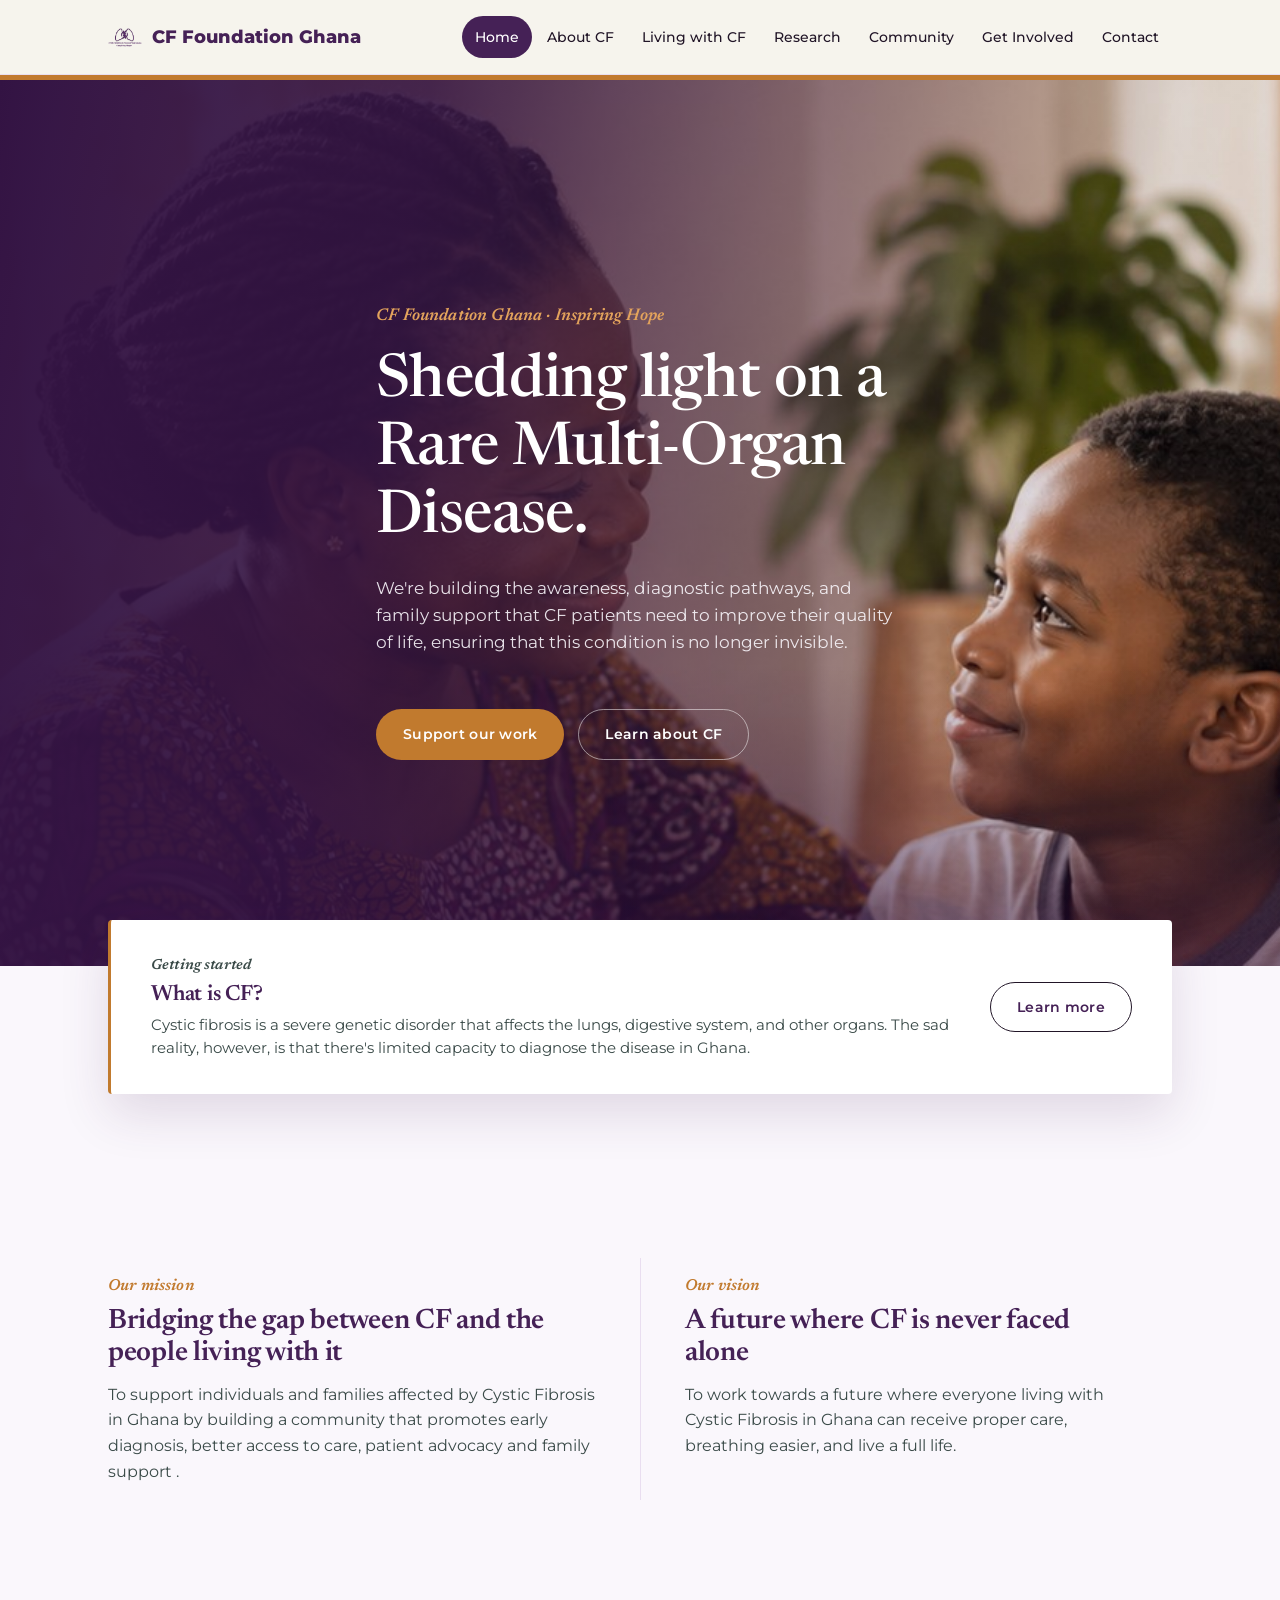
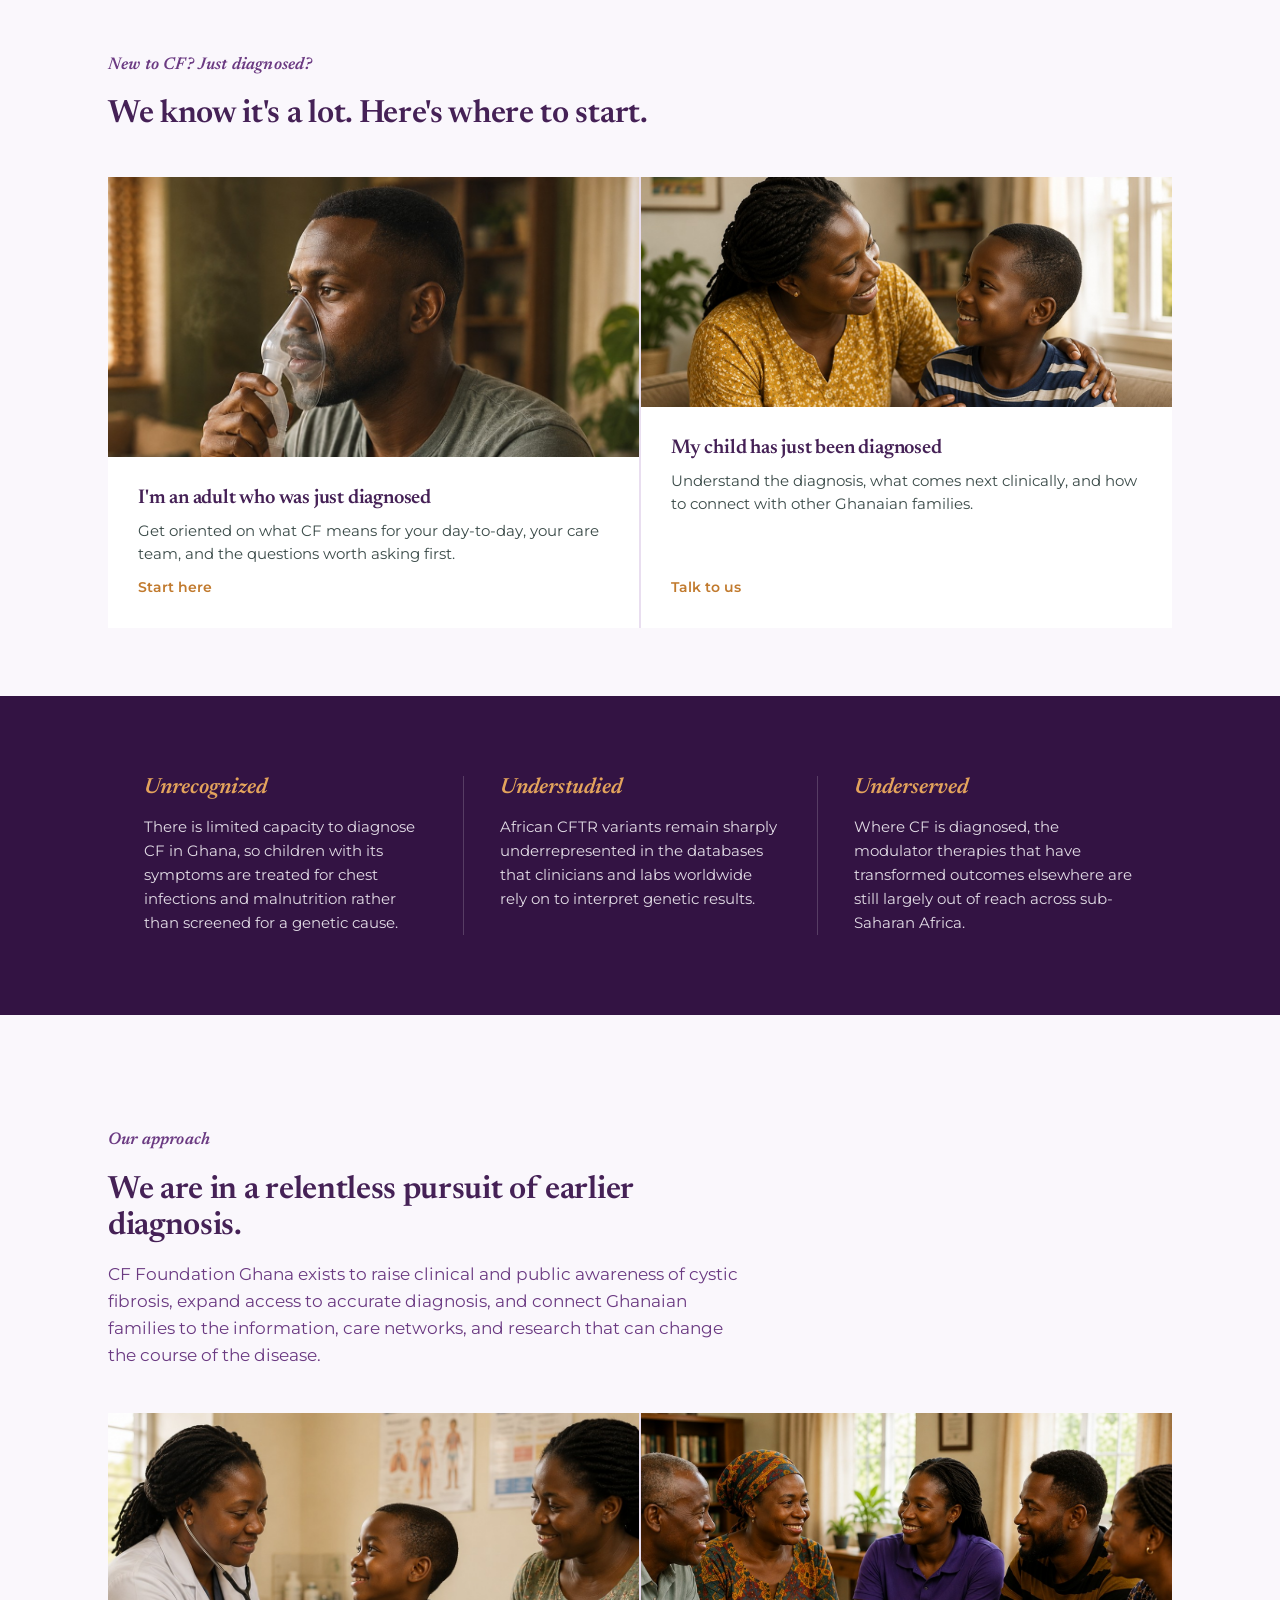
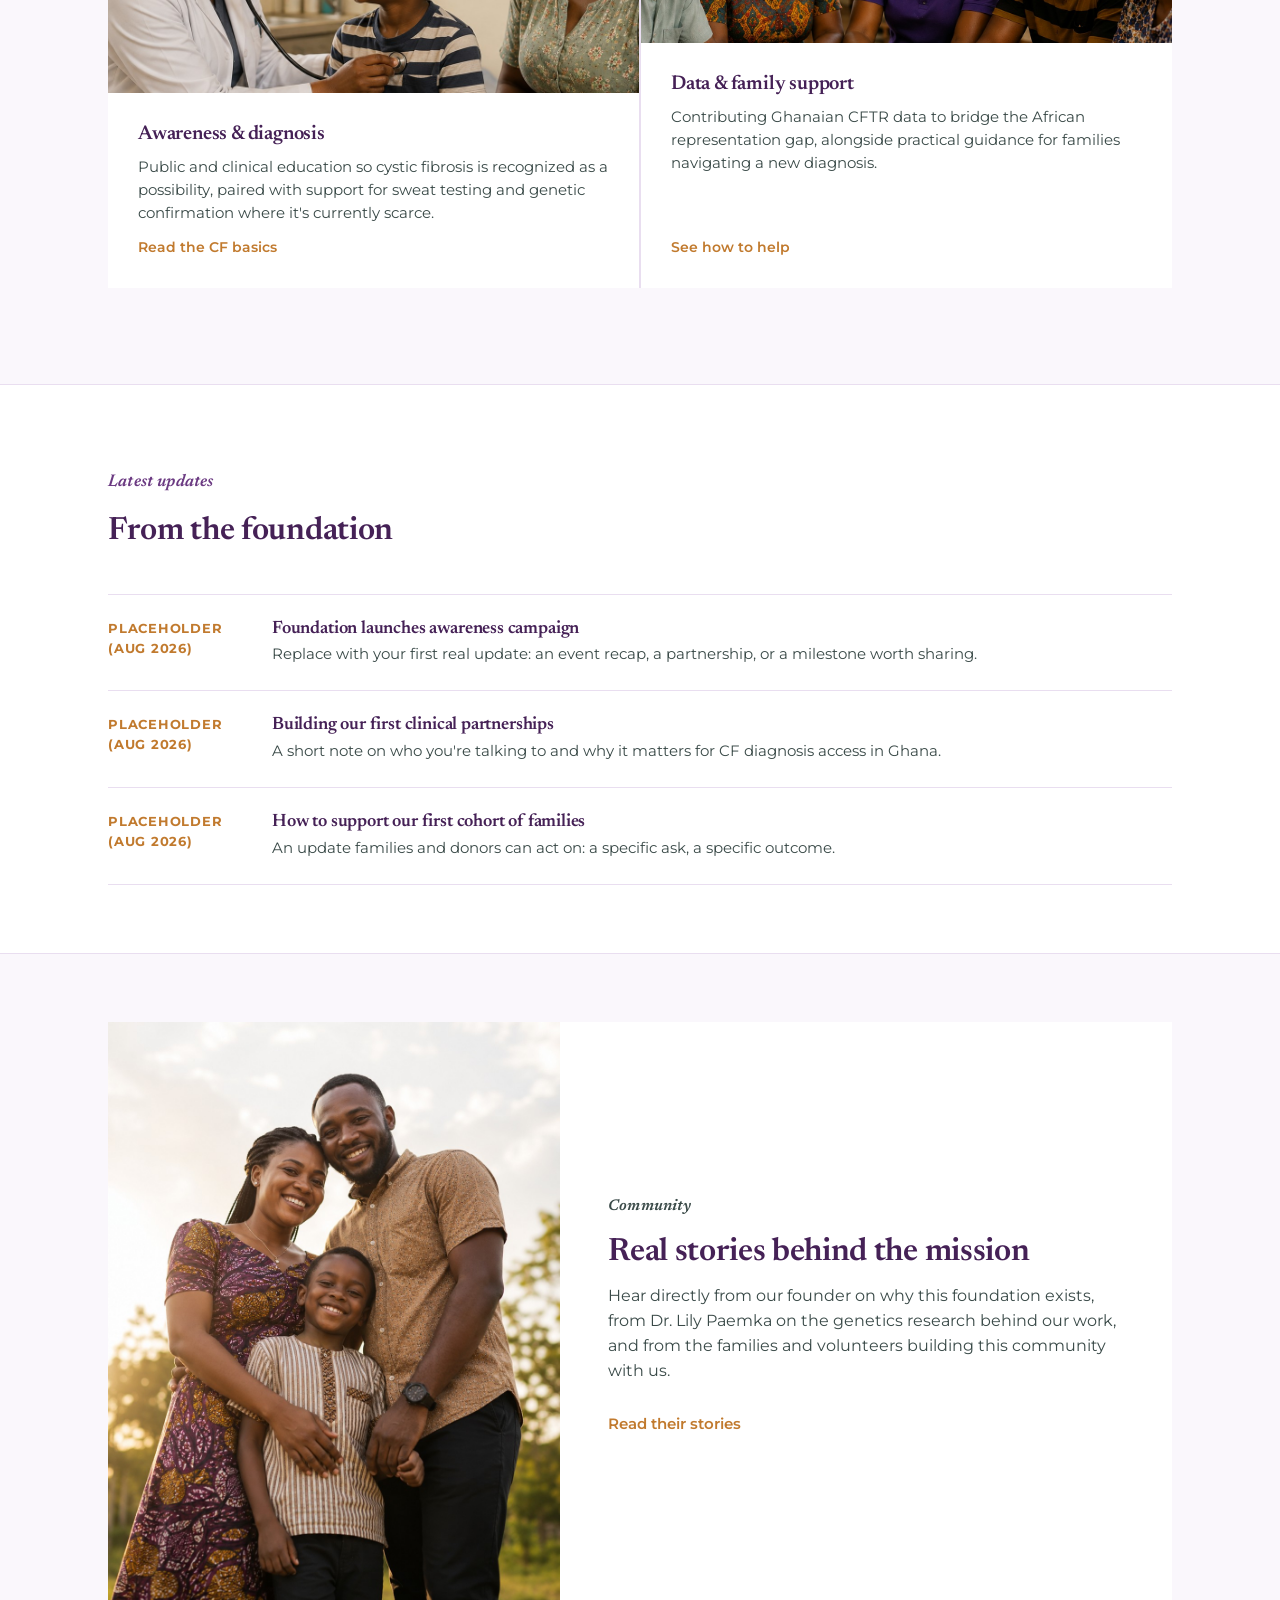
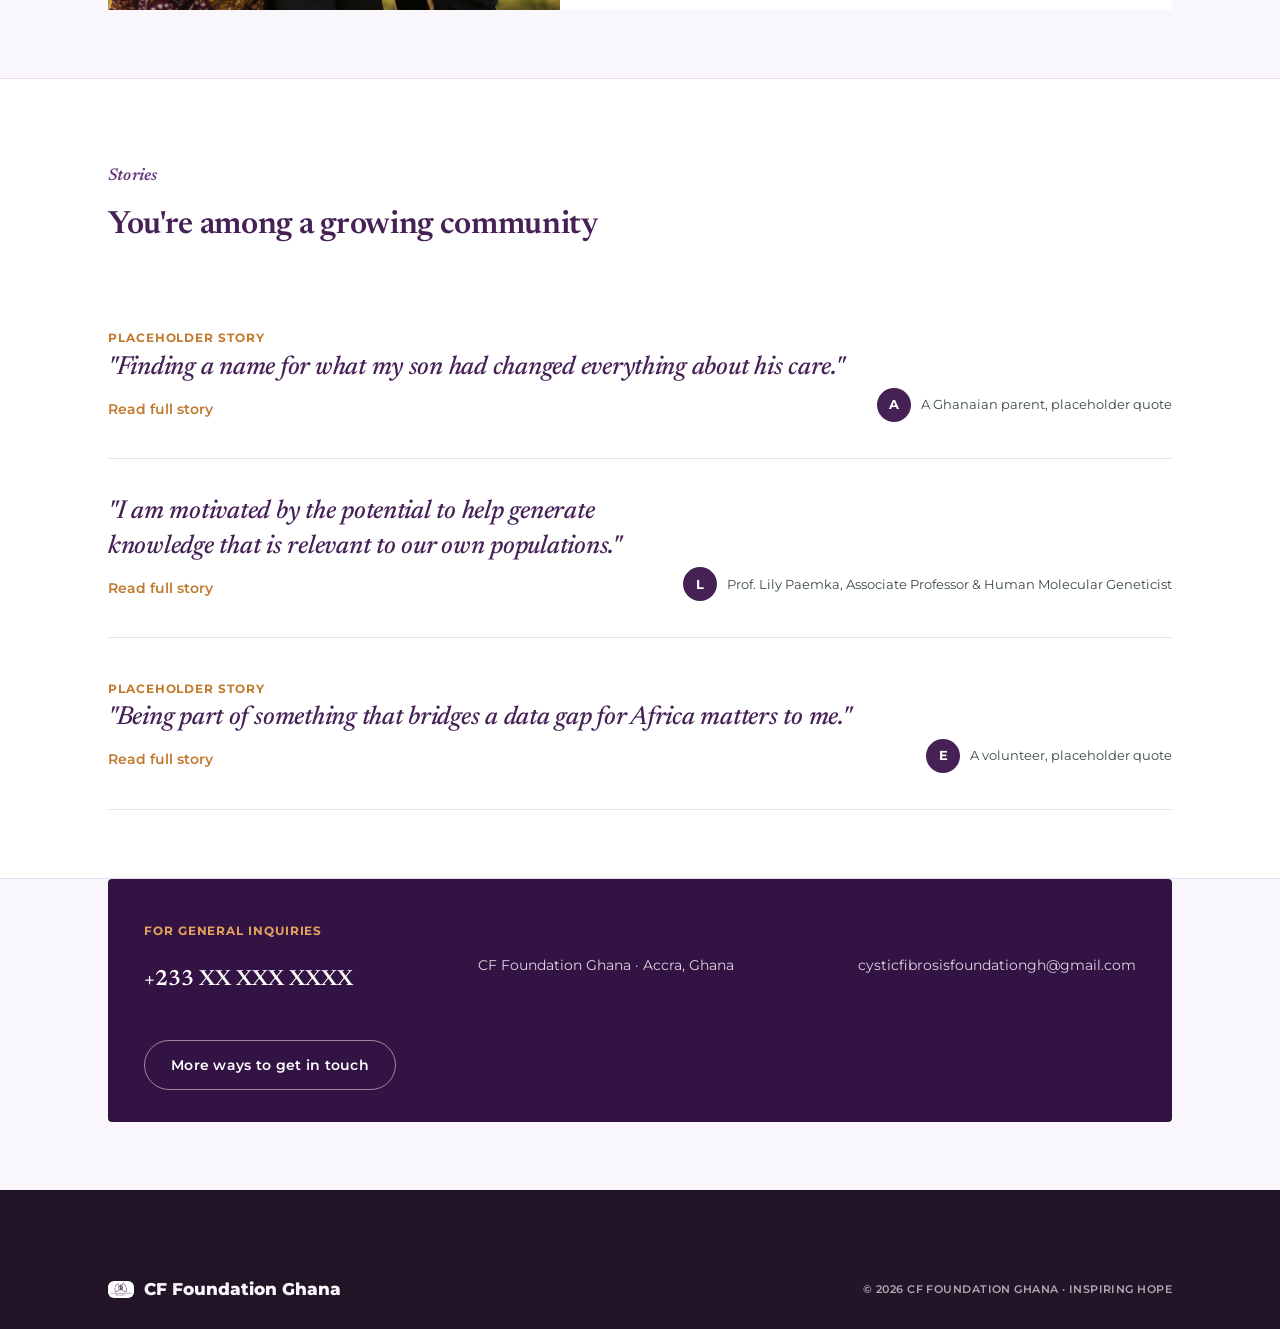
==== commit afe17548: "Add files via upload" ====
--- a/index.html
+++ b/index.html
@@ -53,7 +53,7 @@
         <p class="lede">We're building the awareness, diagnostic pathways, and family support that CF patients need to improve their quality of life, ensuring that this condition is no longer invisible.</p>
         <div class="cta-row">
           <a class="btn btn-primary" href="get-involved.html">Support our work</a>
-          <a class="btn btn-ghost" style="border-color:rgba(255,255,255,.5); color:var(--white);" href="about-cf.html">Learn about CF</a>
+          <a class="btn btn-ghost btn-ghost-light" href="about-cf.html">Learn about CF</a>
         </div>
       </div>
     </div>
@@ -223,7 +223,7 @@
           </div>
           <div class="tmeta">
             <span class="avatar-circle">L</span>
-            <span class="tname">Dr. Lily Paemka, Human Molecular Geneticist</span>
+            <span class="tname">Prof. Lily Paemka, Associate Professor &amp; Human Molecular Geneticist</span>
           </div>
         </div>
         <div class="testimonial-card">
--- a/styles.css
+++ b/styles.css
@@ -105,6 +105,8 @@
   .btn-primary:hover{box-shadow:0 8px 20px rgba(193,122,46,.35);}
   .btn-ghost{background:transparent; color:var(--deep); border-color:var(--ink);}
   .btn-ghost:hover{background:var(--white);}
+  .btn-ghost-light{border-color:rgba(255,255,255,.5); color:var(--white);}
+  .btn-ghost-light:hover{background:var(--white); color:var(--deep);}
 
   /* logo hero signature */
   .logo-hero-frame{
@@ -421,6 +423,7 @@
   .inquiry-strip .iphone{font-size:22px; font-weight:600; color:var(--white); font-family:'Newsreader',serif;}
   .inquiry-strip .iaddr{font-size:14px; color:var(--salt); opacity:.85;}
   .inquiry-strip .btn-ghost{border-color:rgba(255,255,255,.5); color:var(--white);}
+  .inquiry-strip .btn-ghost:hover{background:var(--white); color:var(--deep);}
   .mail-link{color:inherit; text-decoration:none; border-bottom:1px solid transparent; transition:color .15s ease, border-color .15s ease;}
   .mail-link:hover, .mail-link:focus{color:var(--amber-light); border-bottom-color:var(--amber-light);}
 
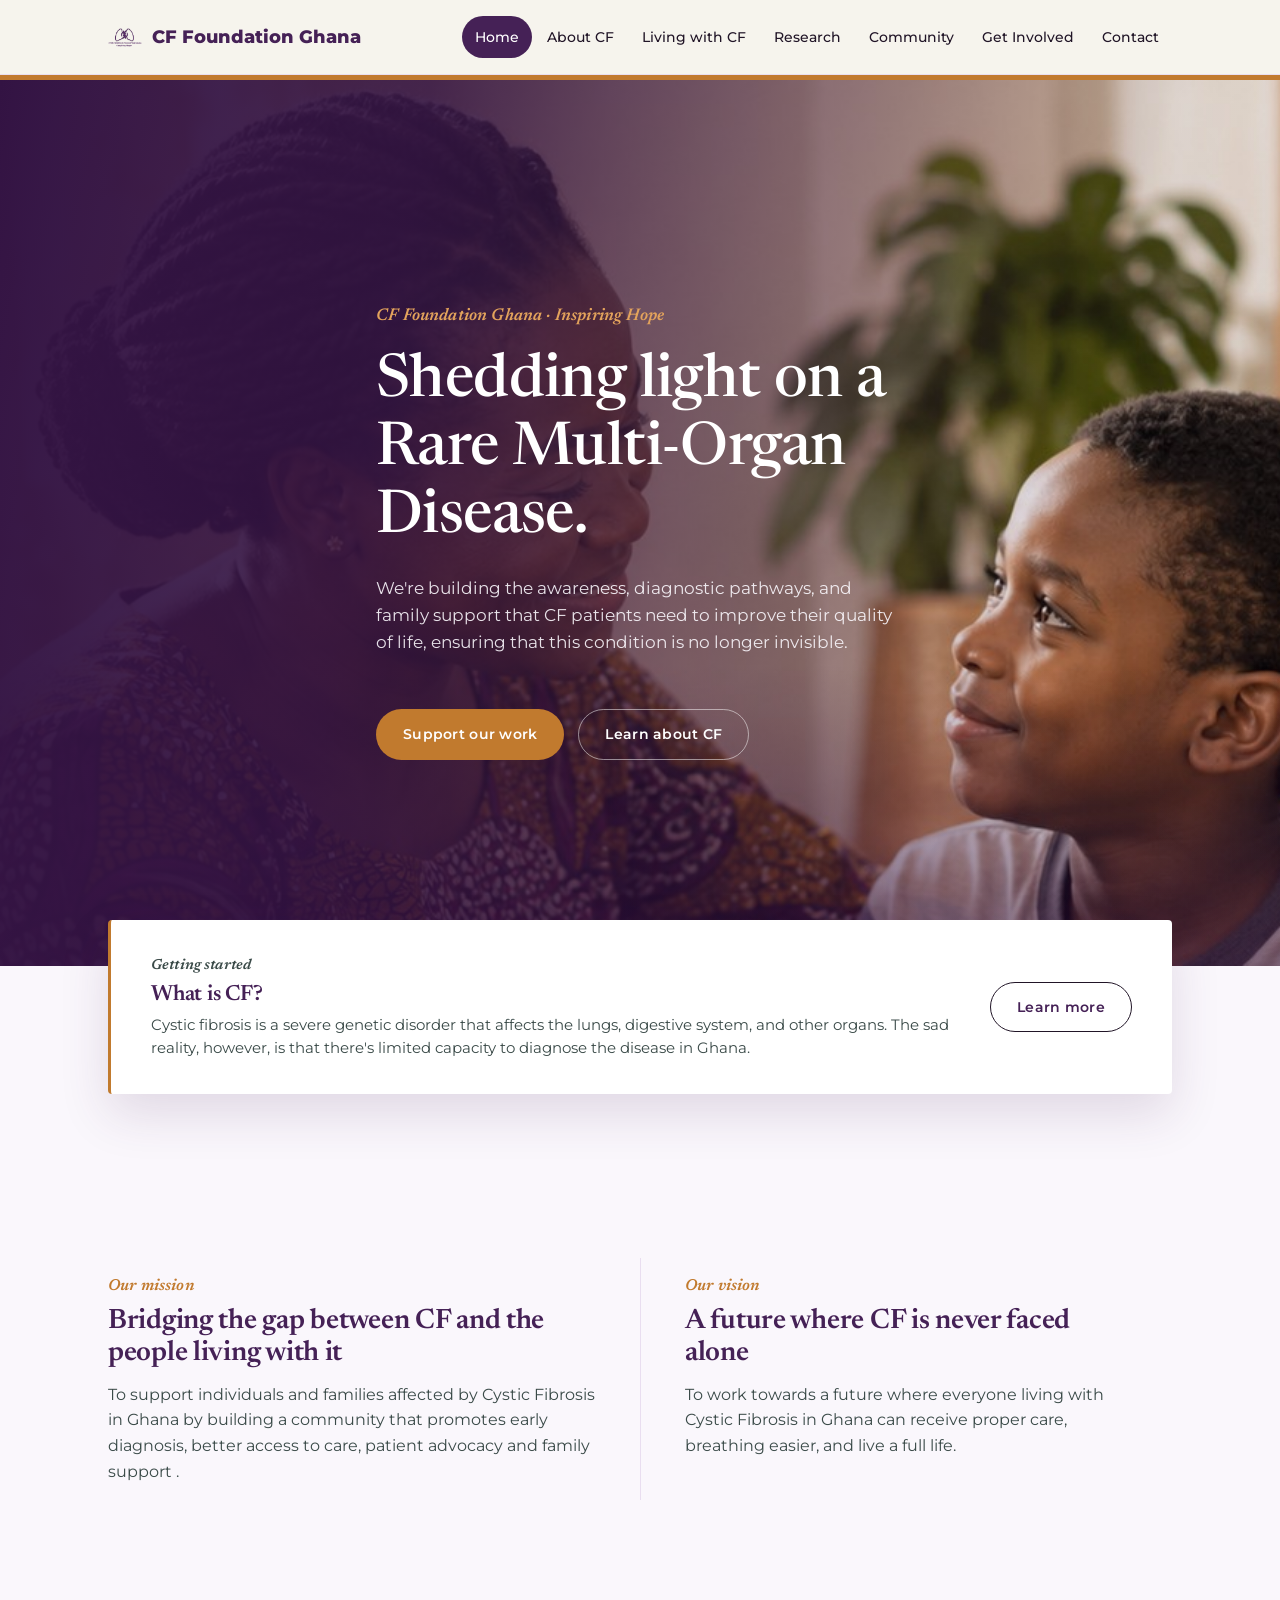
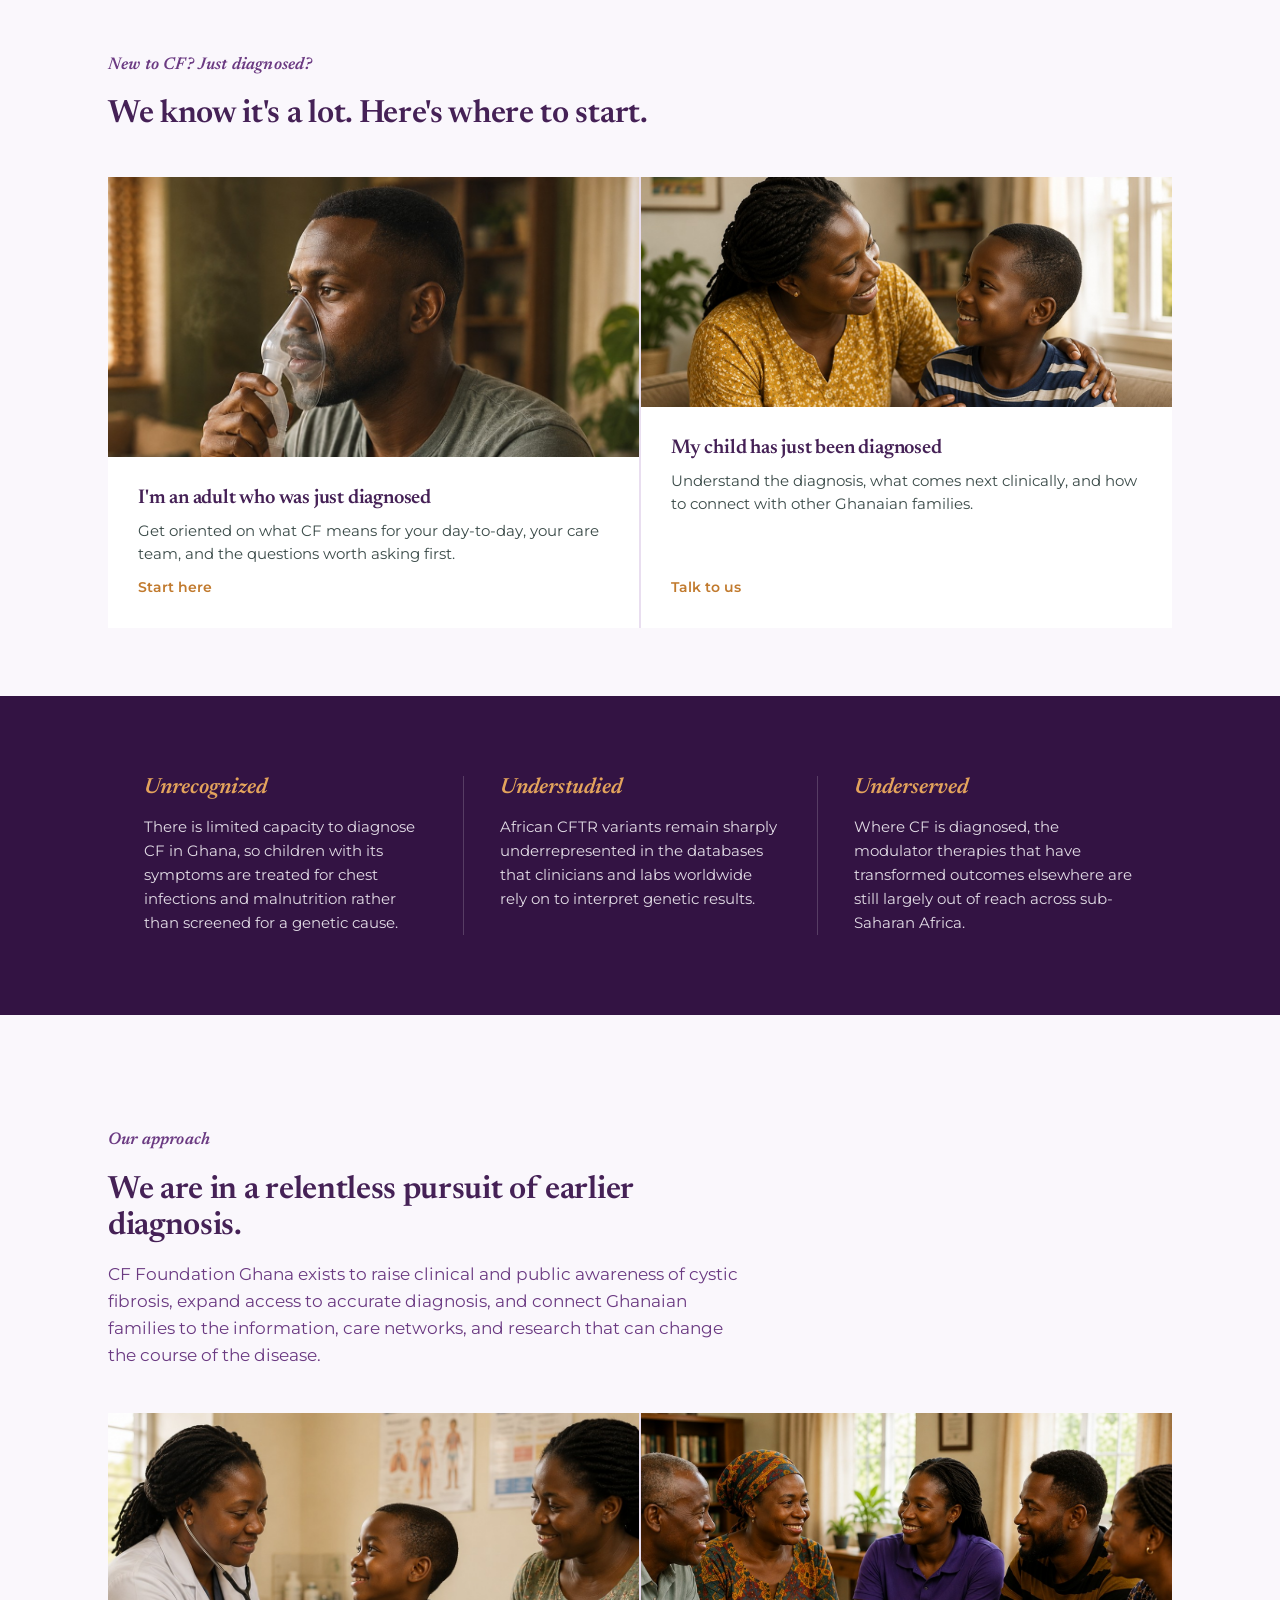
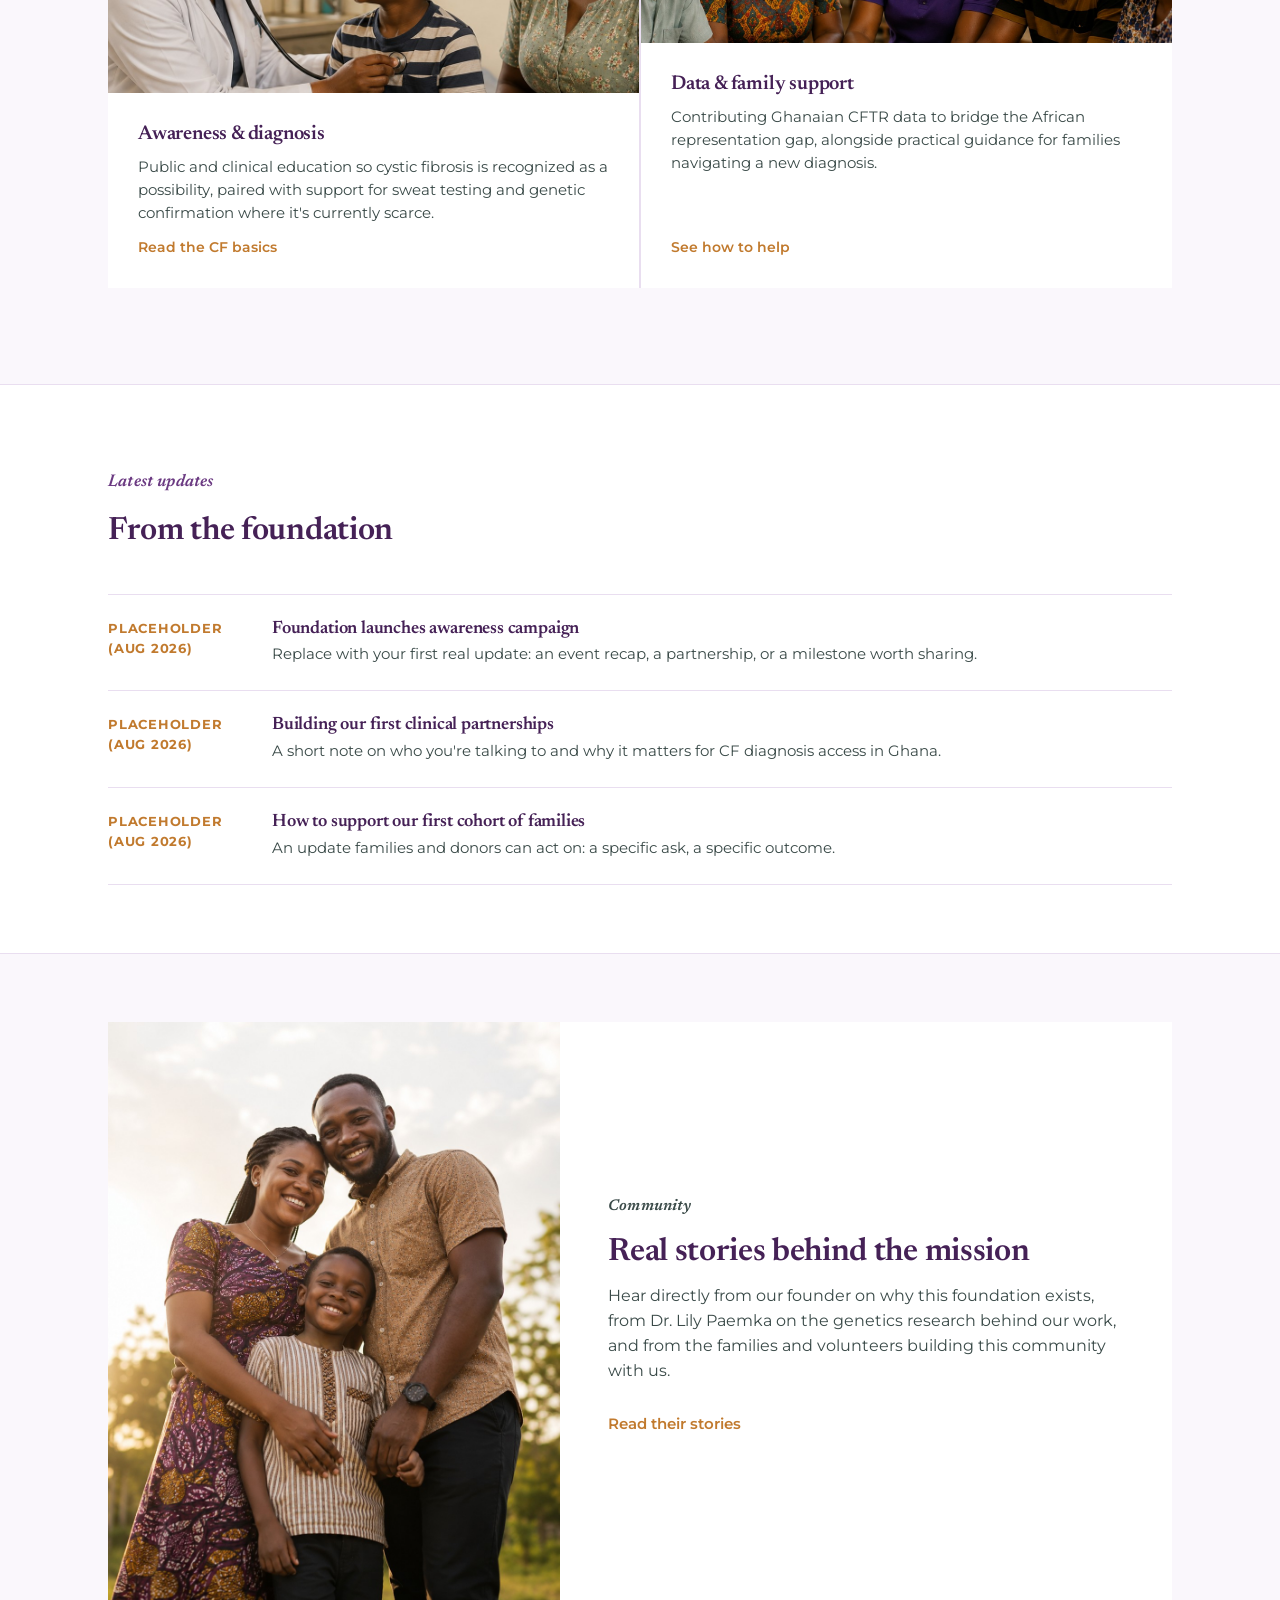
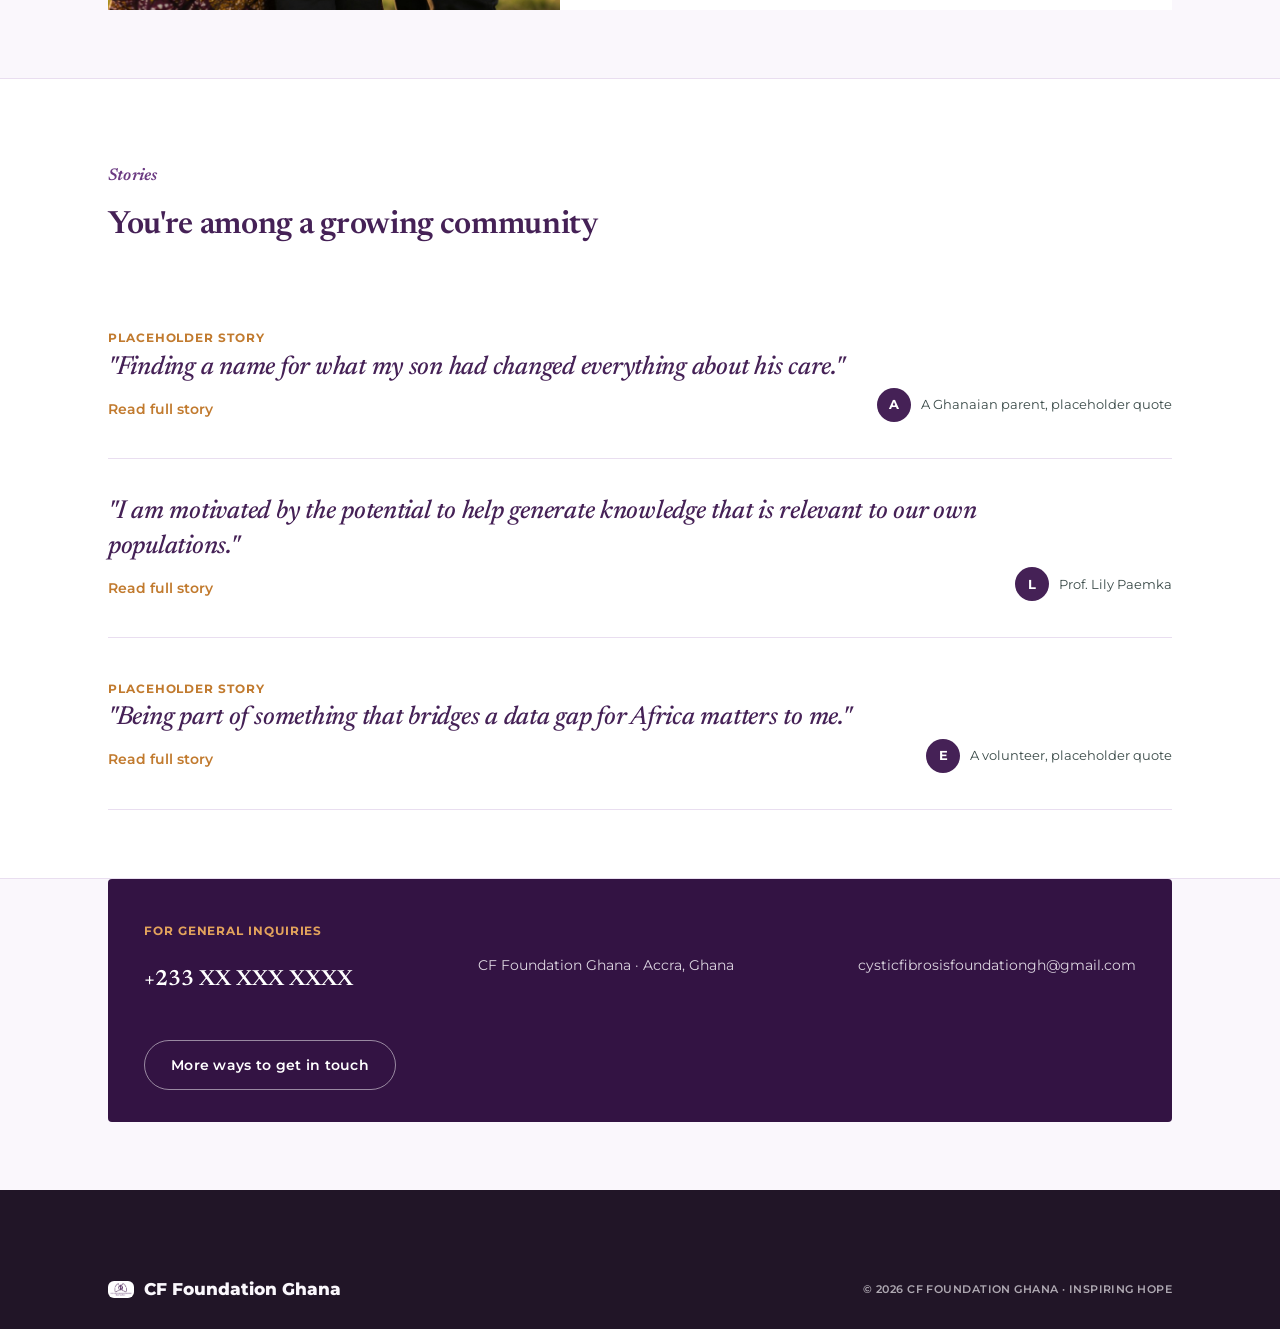
==== commit fd6a404a: "Add files via upload" ====
--- a/index.html
+++ b/index.html
@@ -223,7 +223,7 @@
           </div>
           <div class="tmeta">
             <span class="avatar-circle">L</span>
-            <span class="tname">Prof. Lily Paemka, Associate Professor &amp; Human Molecular Geneticist</span>
+            <span class="tname">Prof. Lily Paemka</span>
           </div>
         </div>
         <div class="testimonial-card">
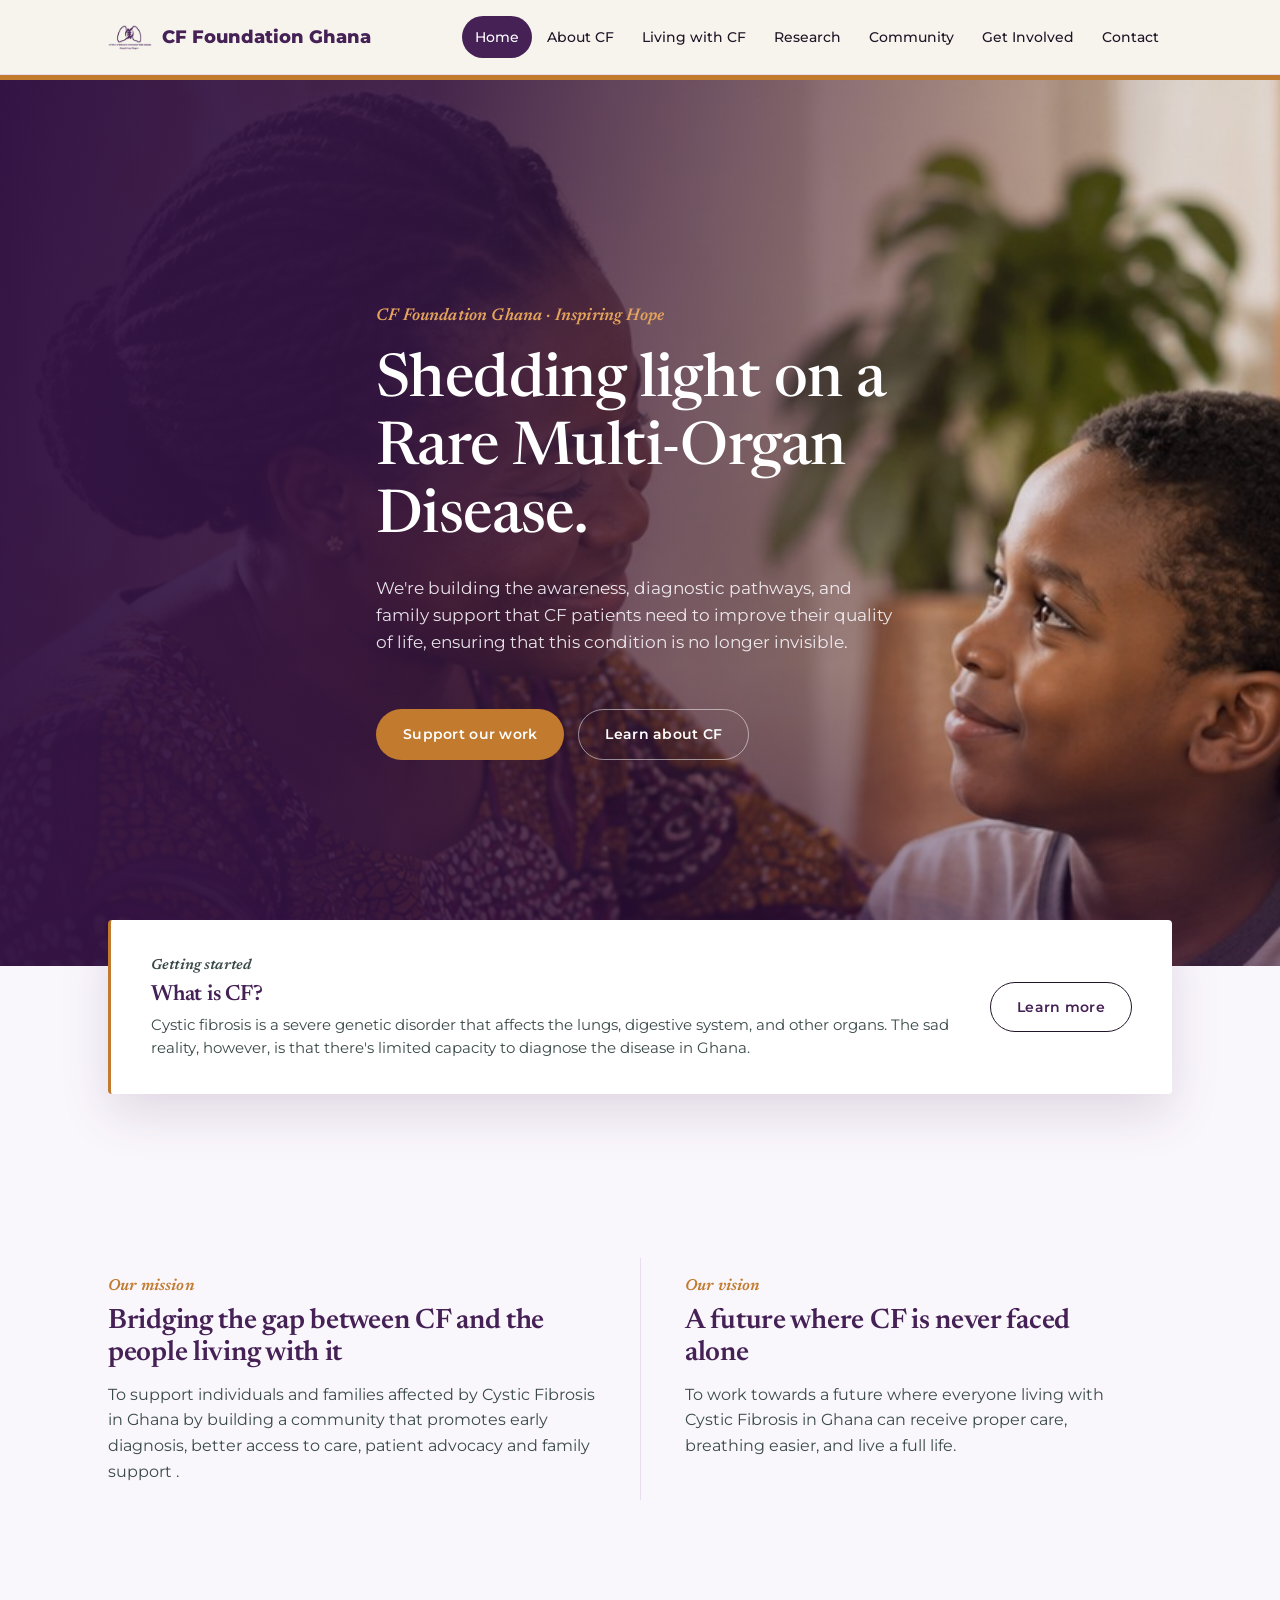
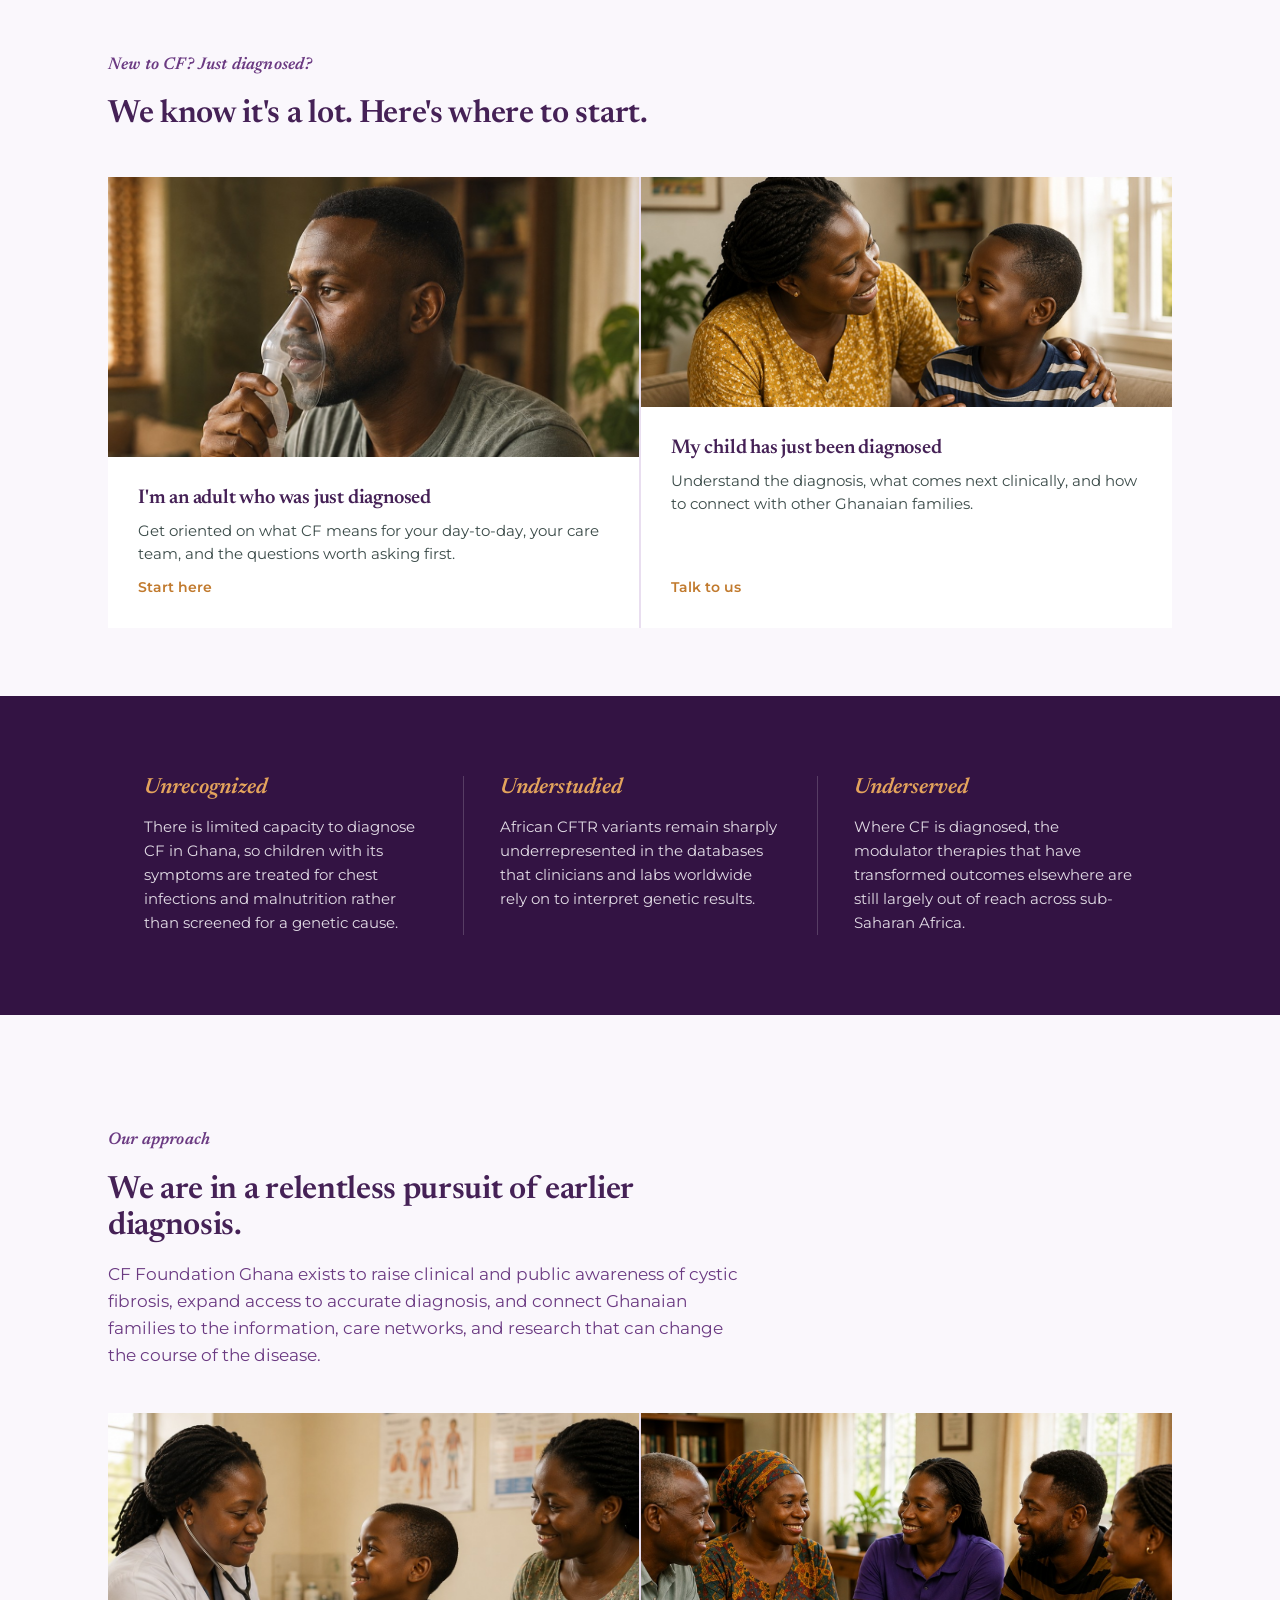
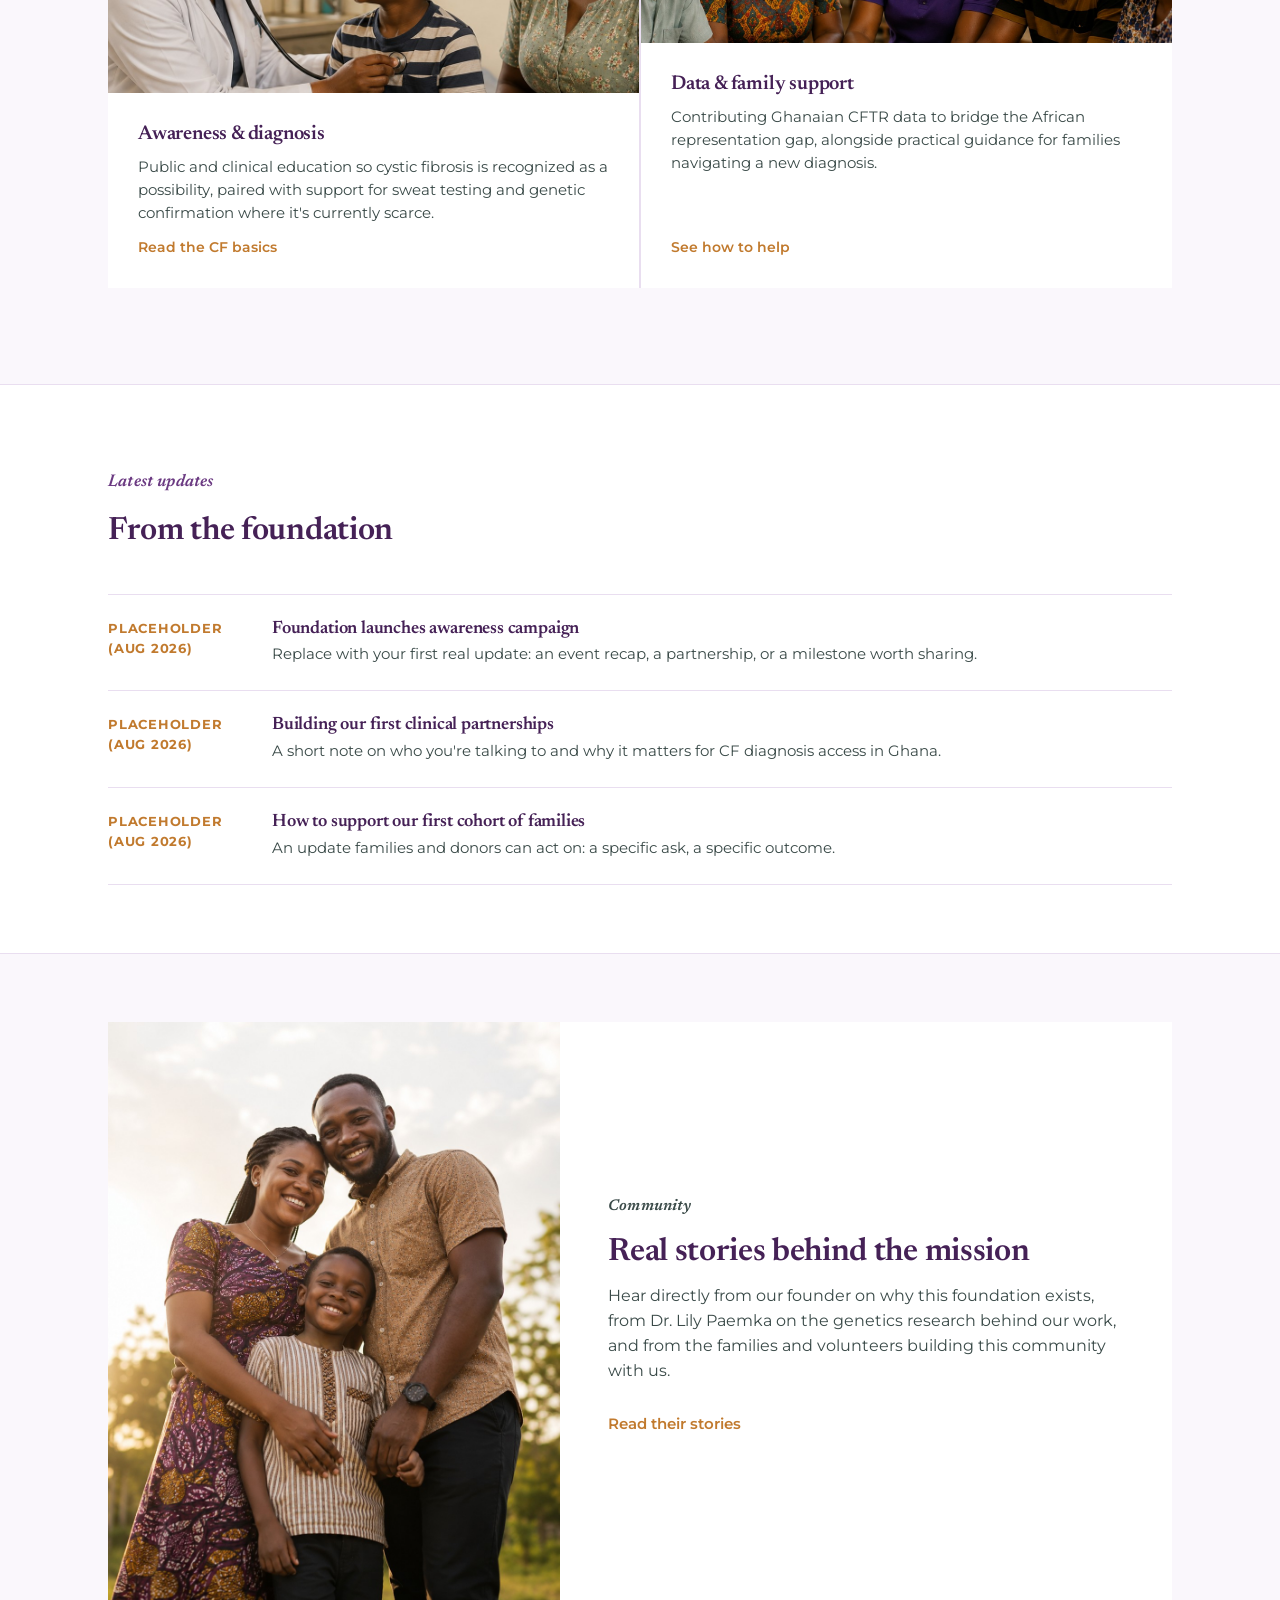
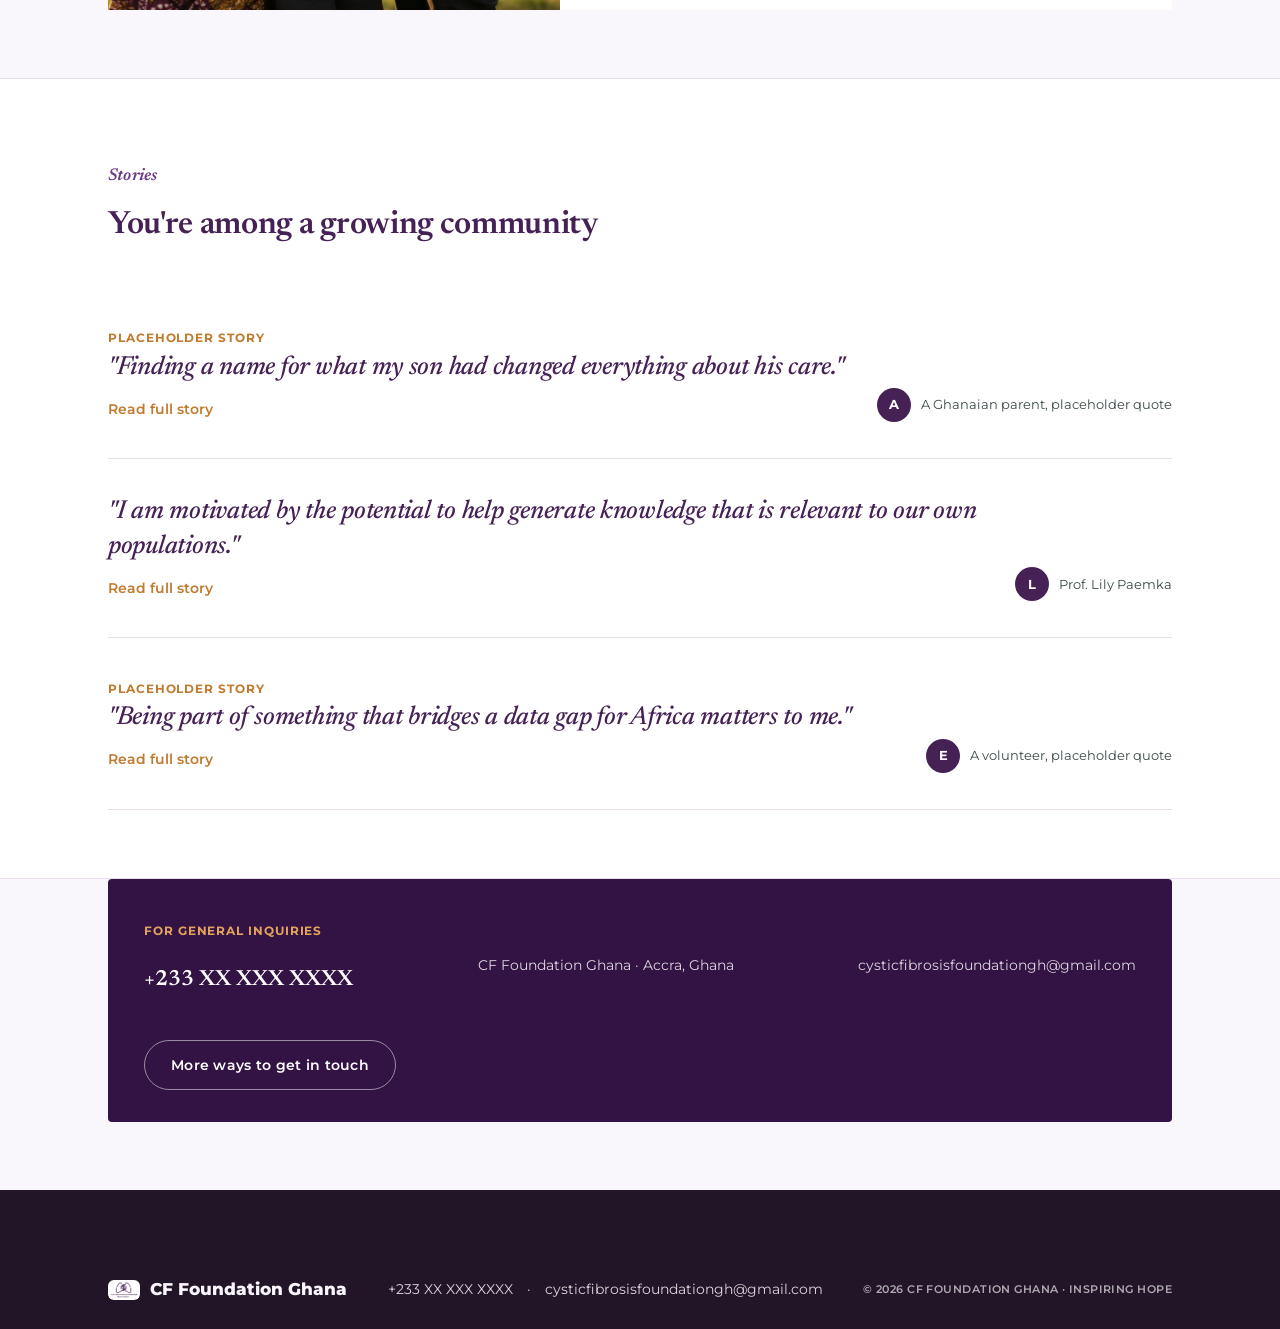
==== commit 029fc23a: "Add files via upload" ====
--- a/index.html
+++ b/index.html
@@ -259,9 +259,14 @@
 <footer>
   <div class="wrap">
     <span class="fmark" style="display:flex; align-items:center; gap:10px;">
-      <img src="logo.png" alt="" style="width:26px; height:auto; border-radius:6px; background:#fff; padding:2px;">
+      <img src="logo.png" alt="" style="width:32px; height:auto; border-radius:6px; background:#fff; padding:2px;">
       CF Foundation Ghana
     </span>
+    <div class="fcontact">
+      <a href="tel:+233XXXXXXXXX">+233 XX XXX XXXX</a>
+      <span aria-hidden="true">&middot;</span>
+      <a href="mailto:cysticfibrosisfoundationgh@gmail.com">cysticfibrosisfoundationgh@gmail.com</a>
+    </div>
     <span class="fnote">© 2026 CF FOUNDATION GHANA · INSPIRING HOPE</span>
   </div>
 </footer>
--- a/styles.css
+++ b/styles.css
@@ -66,7 +66,7 @@
     font-family:'Montserrat', sans-serif; font-weight:800; font-size:18px;
     text-decoration:none; color:var(--deep);
   }
-  .brand .mark{width:34px; height:auto; flex:none;}
+  .brand .mark{width:44px; height:auto; flex:none;}
   nav.links{display:flex; gap:2px; align-items:center;}
   nav.links a{
     text-decoration:none;
@@ -414,6 +414,26 @@
   }
   .tmeta .tname{font-size:13px; color:#3a4a48;}
 
+  /* ---------- BOARD ---------- */
+  .board-grid{display:grid; grid-template-columns:repeat(3,1fr); gap:24px; margin-top:8px;}
+  @media (max-width:760px){ .board-grid{grid-template-columns:1fr;} }
+  .board-card{
+    background:var(--salt); border-radius:14px; padding:32px 26px; text-align:center;
+    box-shadow:0 6px 18px rgba(69,33,86,.08);
+  }
+  .board-avatar{
+    width:84px; height:84px; border-radius:50%; background:var(--deep); color:var(--white);
+    display:flex; align-items:center; justify-content:center; margin:0 auto 16px;
+    font-family:'Newsreader', serif; font-weight:600; font-size:26px; overflow:hidden;
+  }
+  .board-avatar.has-photo img{width:100%; height:100%; object-fit:cover;}
+  .board-card h3{font-size:19px; margin-bottom:2px;}
+  .board-card .brole{
+    display:block; font-family:'Montserrat',sans-serif; font-weight:700; font-size:12px;
+    letter-spacing:.06em; text-transform:uppercase; color:var(--amber); margin-bottom:12px;
+  }
+  .board-card p{font-size:14px; color:#3a4a48; margin:0;}
+
   /* ---------- INQUIRY STRIP ---------- */
   .inquiry-strip{
     background:var(--deep-2); color:var(--salt); border-radius:4px; padding:32px 36px;
@@ -505,6 +525,9 @@
   /* ---------- FOOTER ---------- */
   footer{ background:var(--ink); color:var(--salt); padding:64px 0 26px; }
   footer .wrap{display:flex; justify-content:space-between; align-items:center; flex-wrap:wrap; gap:16px; padding-top:22px;}
+  footer .fcontact{display:flex; gap:14px; flex-wrap:wrap; align-items:center; font-size:13.5px; color:var(--salt); opacity:.85;}
+  footer .fcontact a{color:var(--salt); text-decoration:none;}
+  footer .fcontact a:hover{color:var(--amber-light);}
   footer .fmark{font-family:'Montserrat',sans-serif; font-weight:800; font-size:17px;}
   footer .fnote{font-family:'Montserrat',sans-serif; font-weight:600; font-size:11px; letter-spacing:.04em; opacity:.65;}
 
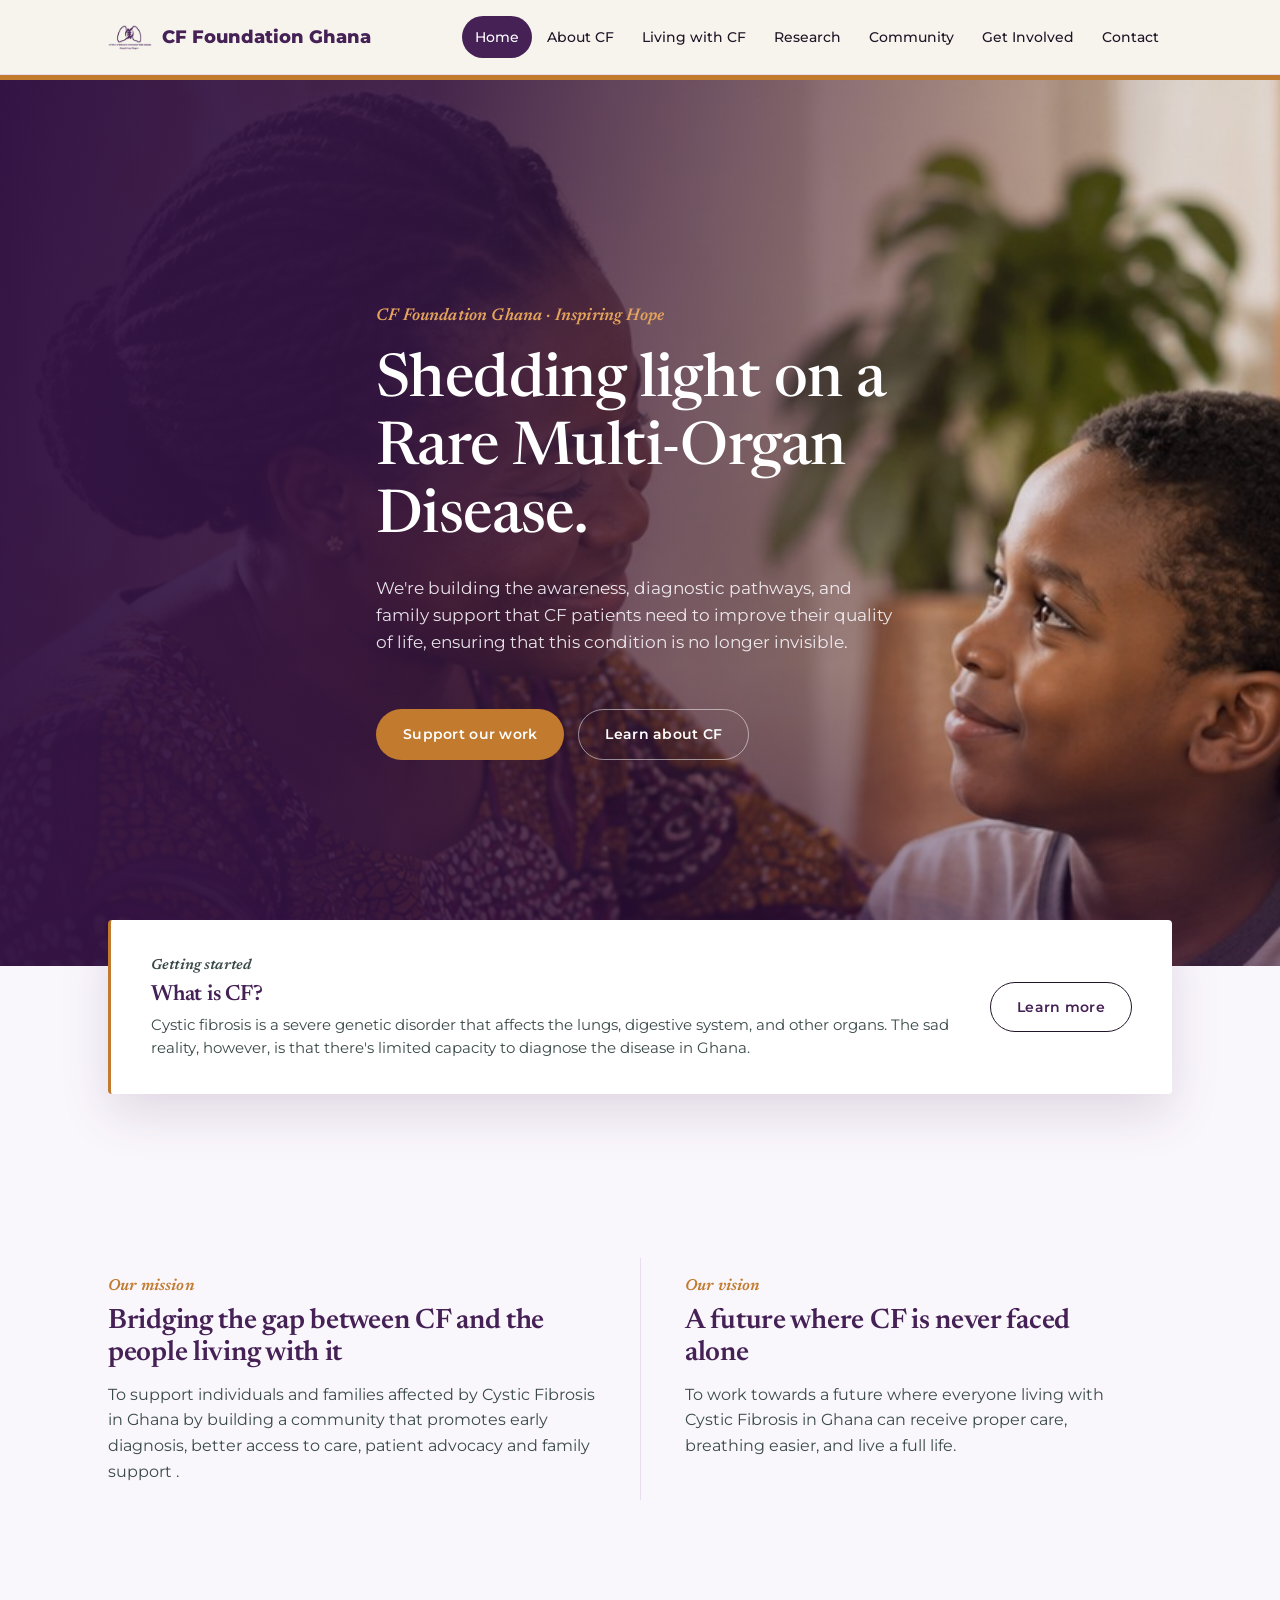
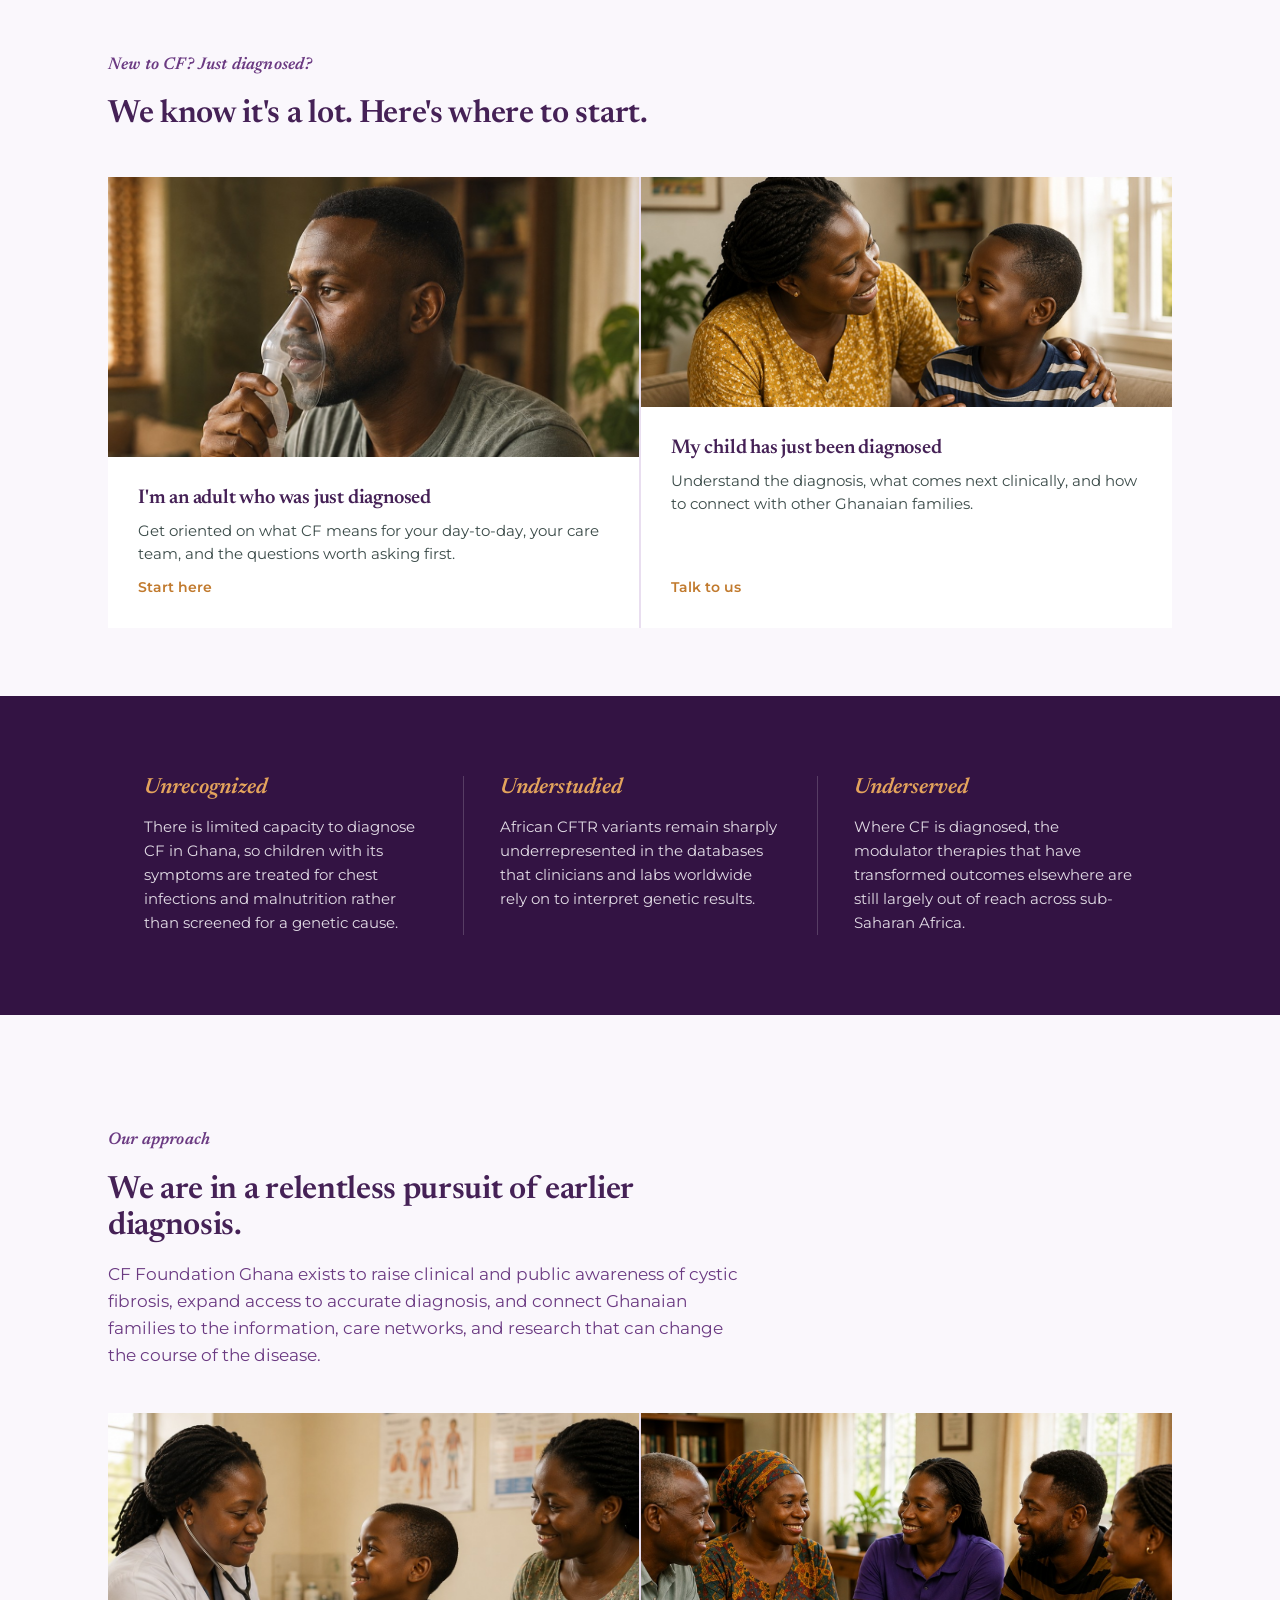
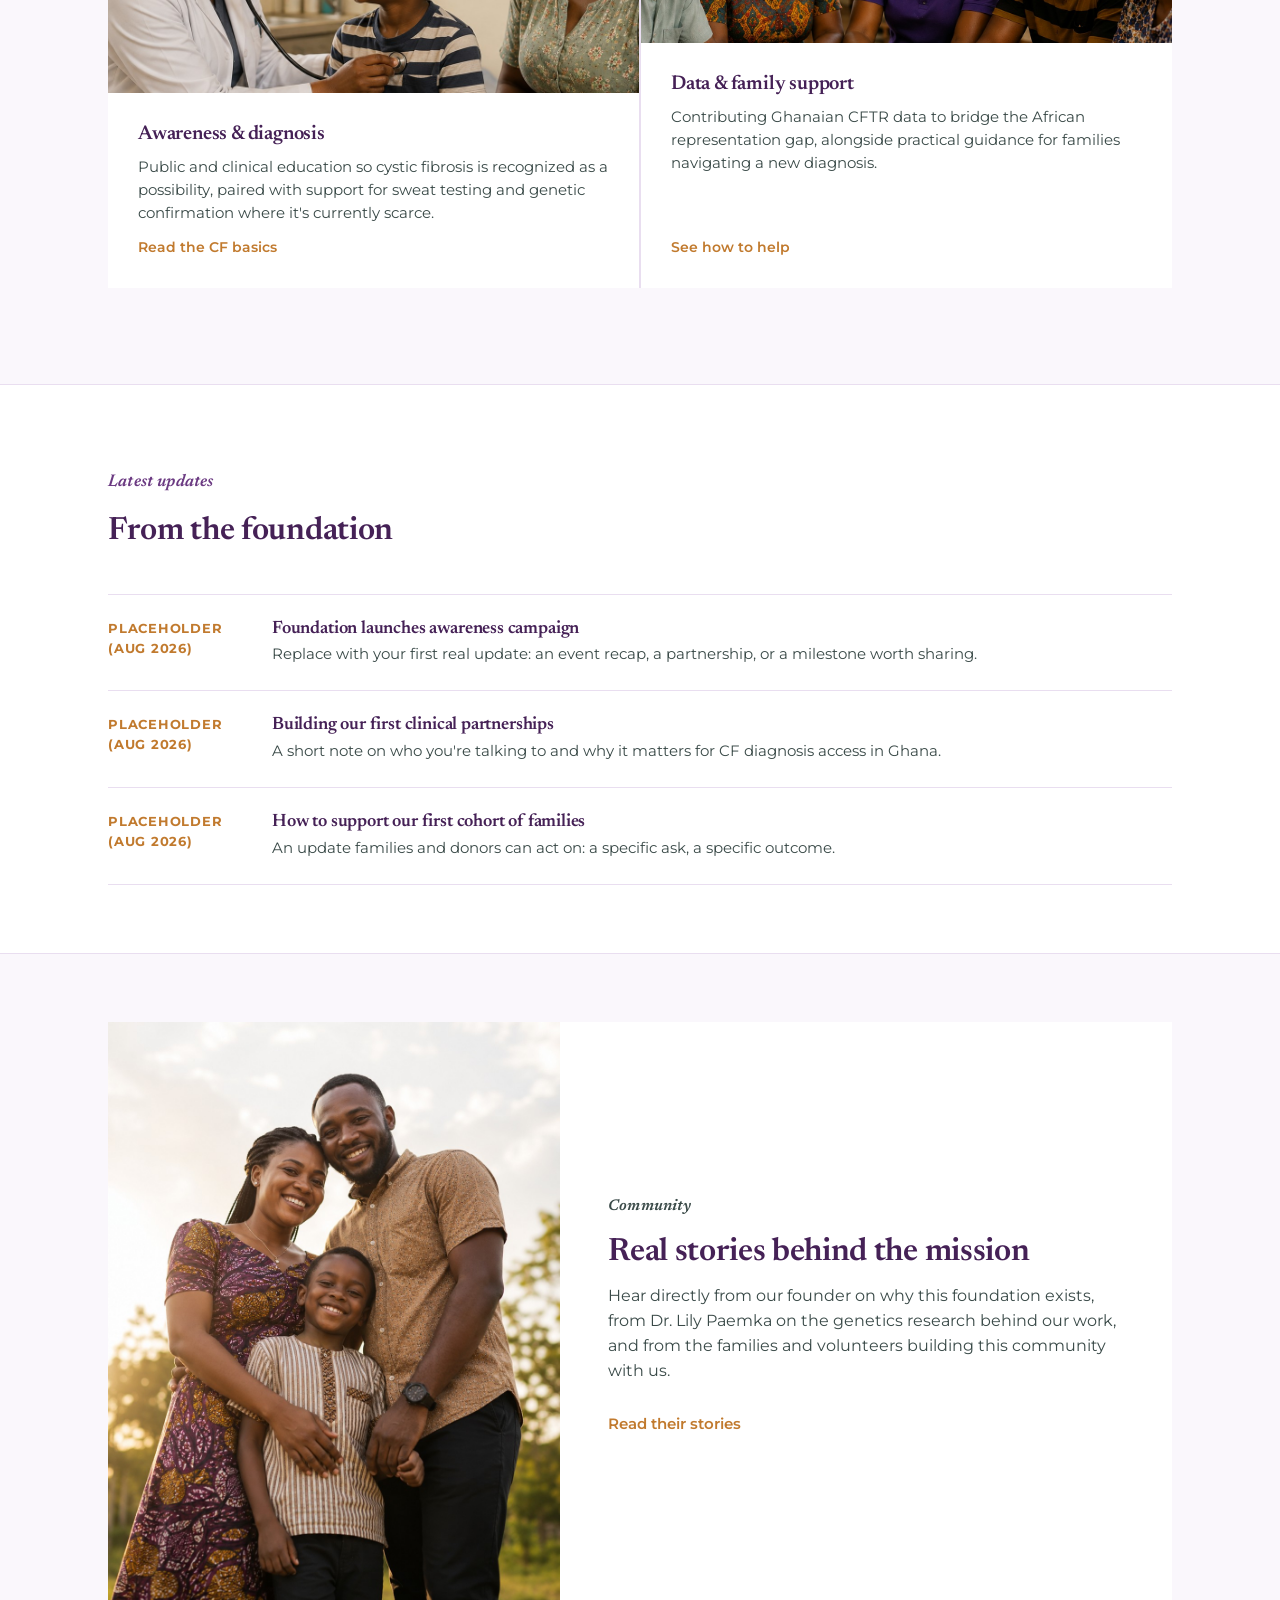
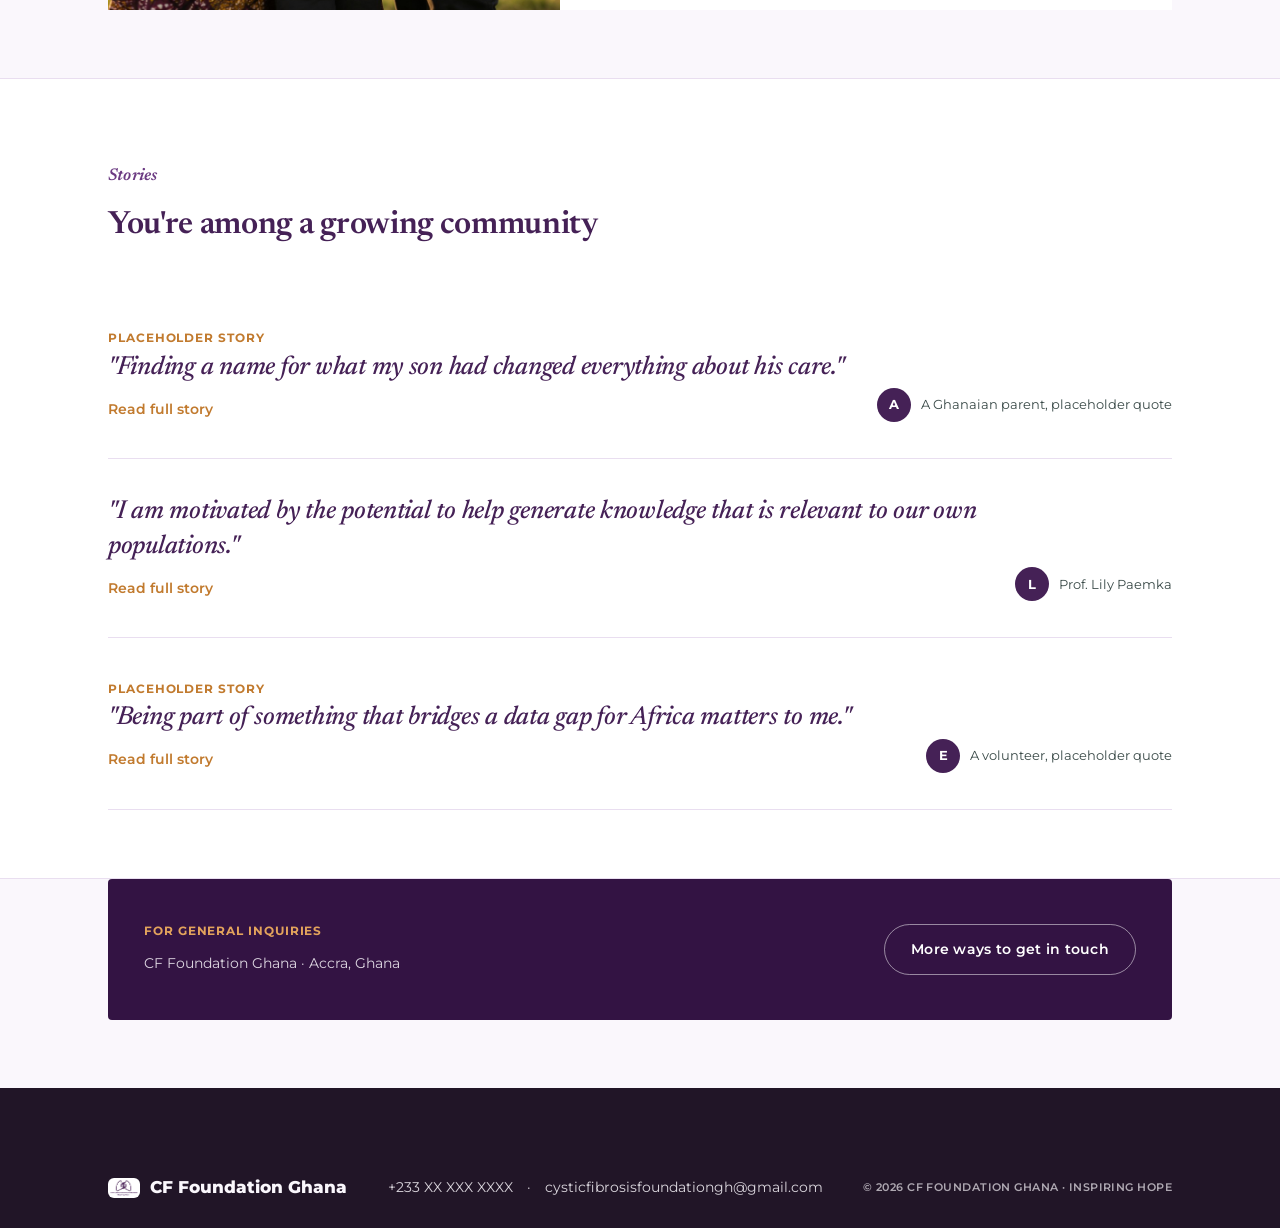
==== commit 382e6722: "Add files via upload" ====
--- a/index.html
+++ b/index.html
@@ -246,10 +246,8 @@
       <div class="inquiry-strip">
         <div>
           <p class="ilabel">For general inquiries</p>
-          <p class="iphone">+233 XX XXX XXXX</p>
-        </div>
-        <p class="iaddr">CF Foundation Ghana · Accra, Ghana</p>
-        <p class="iaddr"><a href="mailto:cysticfibrosisfoundationgh@gmail.com" class="mail-link">cysticfibrosisfoundationgh@gmail.com</a></p>
+          <p class="iaddr" style="margin-top:6px;">CF Foundation Ghana · Accra, Ghana</p>
+        </div>
         <a class="btn btn-ghost" href="contact.html">More ways to get in touch</a>
       </div>
     </div>
